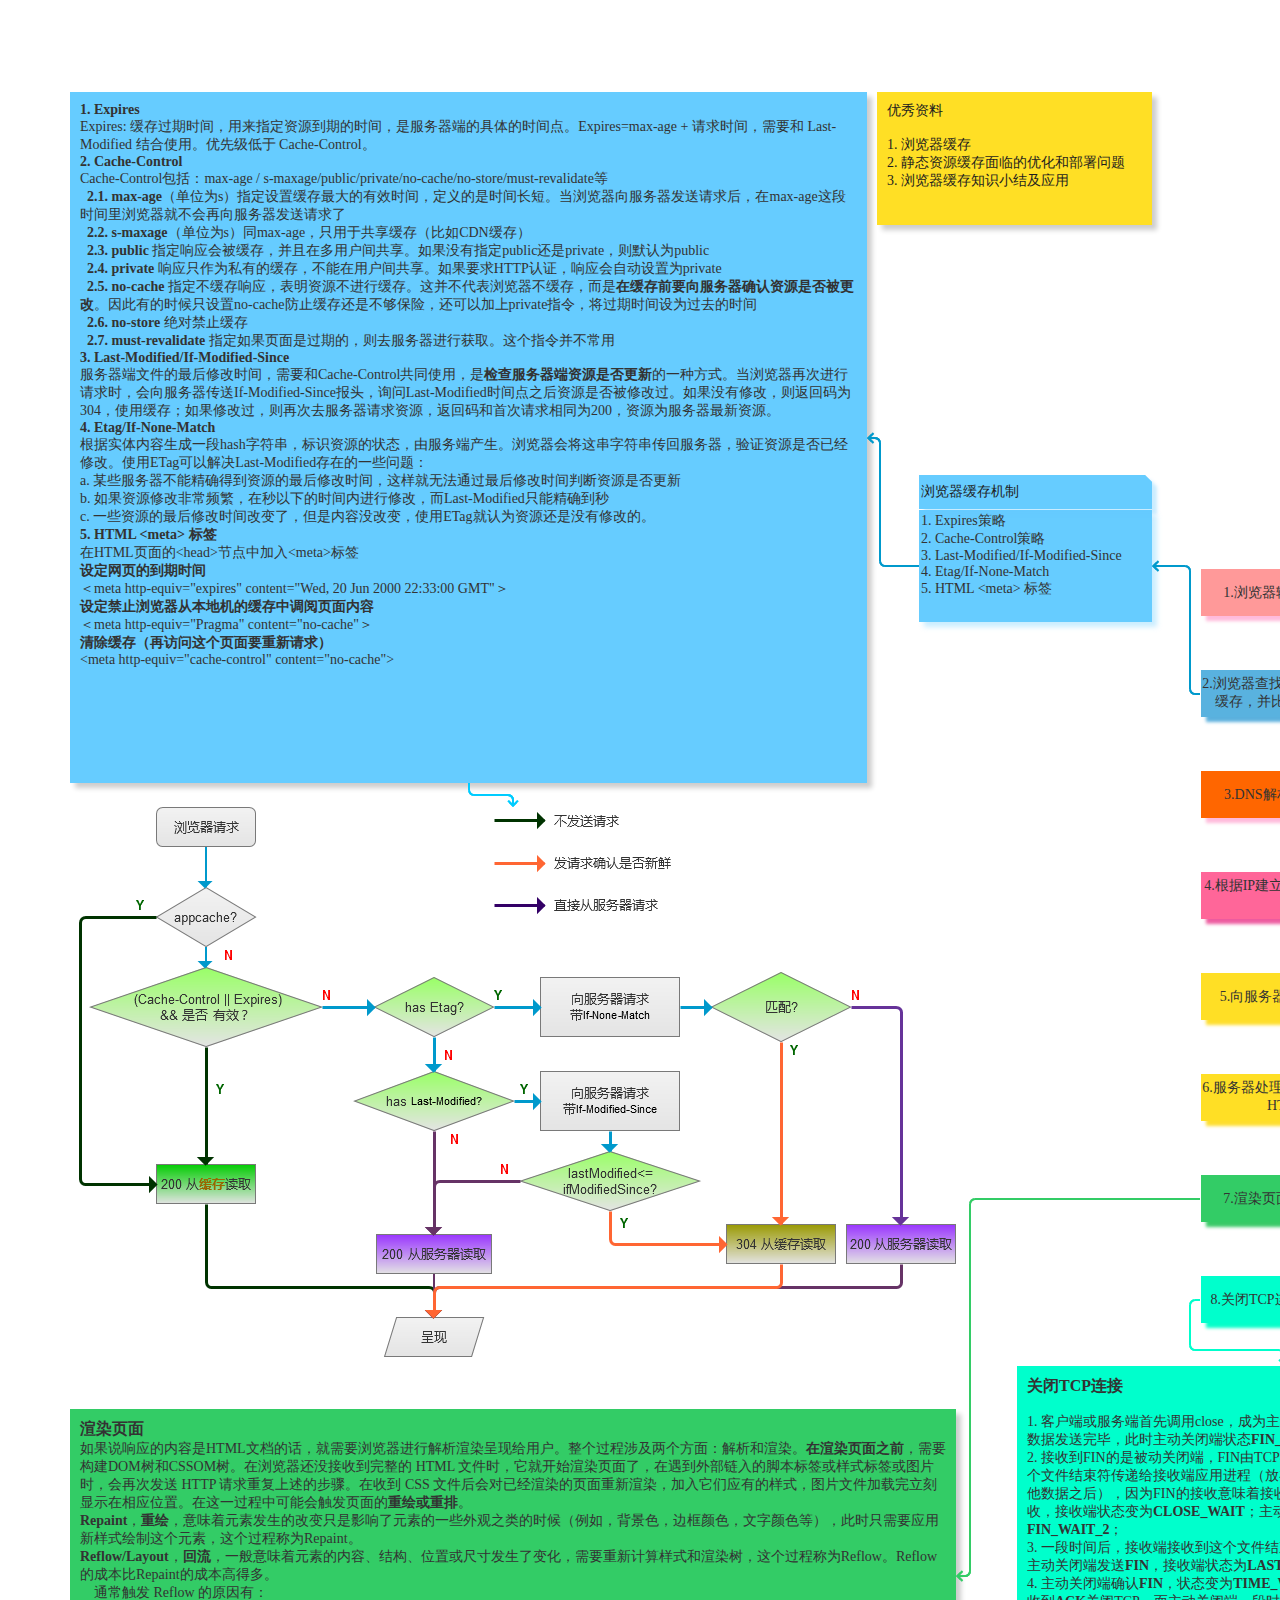
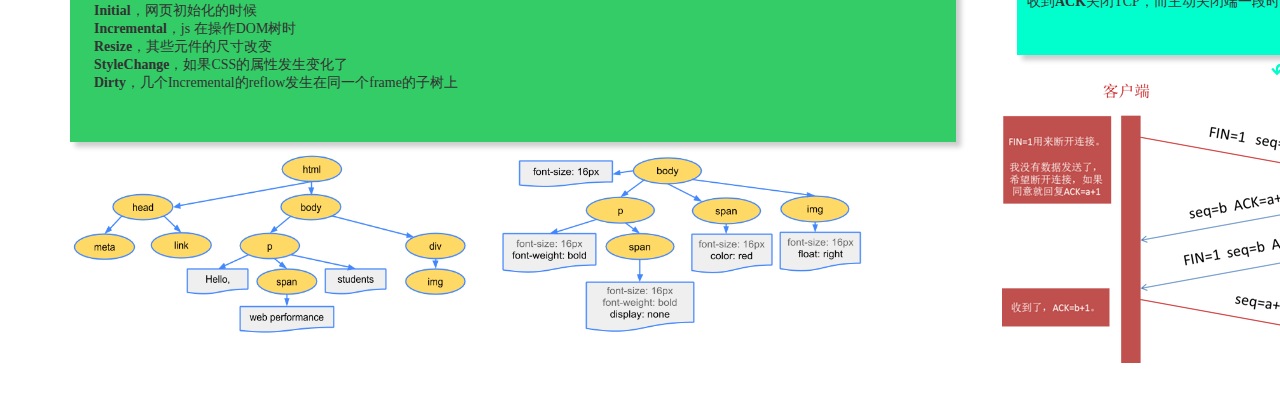
==== 浏览器完成一次网页请求经历的过程.html @ cae48142 "Add knowledge comb" ====
﻿<!DOCTYPE html>
<html>
  <head>
    <title>浏览器完成一次网页请求经历的过程</title>
    <meta http-equiv="X-UA-Compatible" content="IE=edge"/>
    <meta http-equiv="content-type" content="text/html; charset=utf-8"/>
    <meta name="apple-mobile-web-app-capable" content="yes"/>
    <link href="resources/css/jquery-ui-themes.css" type="text/css" rel="stylesheet"/>
    <link href="resources/css/axure_rp_page.css" type="text/css" rel="stylesheet"/>
    <link href="data/styles.css" type="text/css" rel="stylesheet"/>
    <link href="files/浏览器完成一次网页请求经历的过程/styles.css" type="text/css" rel="stylesheet"/>
    <script src="resources/scripts/jquery-1.7.1.min.js"></script>
    <script src="resources/scripts/jquery-ui-1.8.10.custom.min.js"></script>
    <script src="resources/scripts/prototypePre.js"></script>
    <script src="data/document.js"></script>
    <script src="resources/scripts/prototypePost.js"></script>
    <script src="files/浏览器完成一次网页请求经历的过程/data.js"></script>
    <script type="text/javascript">
      $axure.utils.getTransparentGifPath = function() { return 'resources/images/transparent.gif'; };
      $axure.utils.getOtherPath = function() { return 'resources/Other.html'; };
      $axure.utils.getReloadPath = function() { return 'resources/reload.html'; };
    </script>
  </head>
  <body>
    <div id="base" class="">

      <!-- 主树 (组合) -->
      <div id="u0" class="ax_default" data-label="主树" data-left="1200" data-top="568" data-width="197" data-height="756">

        <!-- 1 (矩形) -->
        <div id="u1" class="ax_default box_1" data-label="1">
          <img id="u1_img" class="img " src="images/浏览器完成一次网页请求经历的过程/1_u1.png"/>
          <div id="u1_text" class="text ">
            <p><span>1.浏览器输入URL并回车</span></p>
          </div>
        </div>

        <!-- 2 (矩形) -->
        <div id="u2" class="ax_default box_1" data-label="2">
          <img id="u2_img" class="img " src="images/浏览器完成一次网页请求经历的过程/2_u2.png"/>
          <div id="u2_text" class="text ">
            <p><span>2.浏览器查找当前URL是否存在缓存，并比较缓存是否过期</span></p>
          </div>
        </div>

        <!-- 3 (矩形) -->
        <div id="u3" class="ax_default box_1" data-label="3">
          <img id="u3_img" class="img " src="images/浏览器完成一次网页请求经历的过程/3_u3.png"/>
          <div id="u3_text" class="text ">
            <p><span>3.DNS解析URL对应的IP</span></p>
          </div>
        </div>

        <!-- 3 (矩形) -->
        <div id="u4" class="ax_default box_1" data-label="3">
          <img id="u4_img" class="img " src="images/浏览器完成一次网页请求经历的过程/3_u4.png"/>
          <div id="u4_text" class="text ">
            <p><span>4.根据IP建立TCP连接（三次握手）</span></p>
          </div>
        </div>

        <!-- 2 (矩形) -->
        <div id="u5" class="ax_default box_1" data-label="2">
          <img id="u5_img" class="img " src="images/浏览器完成一次网页请求经历的过程/2_u5.png"/>
          <div id="u5_text" class="text ">
            <p><span>5.向服务器发送HTTP请求</span></p>
          </div>
        </div>

        <!-- 3 (矩形) -->
        <div id="u6" class="ax_default box_1" data-label="3">
          <img id="u6_img" class="img " src="images/浏览器完成一次网页请求经历的过程/2_u5.png"/>
          <div id="u6_text" class="text ">
            <p><span>6.服务器处理请求，浏览器接收HTTP响应</span></p>
          </div>
        </div>

        <!-- 3 (矩形) -->
        <div id="u7" class="ax_default box_1" data-label="3">
          <img id="u7_img" class="img " src="images/浏览器完成一次网页请求经历的过程/3_u7.png"/>
          <div id="u7_text" class="text ">
            <p><span>7.渲染页面(构建DOM树)</span></p>
          </div>
        </div>

        <!-- 3 (矩形) -->
        <div id="u8" class="ax_default box_1" data-label="3">
          <img id="u8_img" class="img " src="images/浏览器完成一次网页请求经历的过程/3_u8.png"/>
          <div id="u8_text" class="text ">
            <p><span>8.关闭TCP连接（四次挥手）</span></p>
          </div>
        </div>

        <!-- Unnamed (连接符) -->
        <div id="u9" class="ax_default _连接符">
          <img id="u9_seg0" class="img " src="images/浏览器完成一次网页请求经历的过程/u9_seg0.png" alt="u9_seg0"/>
          <img id="u9_seg1" class="img " src="images/浏览器完成一次网页请求经历的过程/u9_seg1.png" alt="u9_seg1"/>
          <div id="u9_text" class="text " style="display:none; visibility: hidden">
            <p></p>
          </div>
        </div>

        <!-- Unnamed (连接符) -->
        <div id="u10" class="ax_default _连接符">
          <img id="u10_seg0" class="img " src="images/浏览器完成一次网页请求经历的过程/u9_seg0.png" alt="u10_seg0"/>
          <img id="u10_seg1" class="img " src="images/浏览器完成一次网页请求经历的过程/u9_seg1.png" alt="u10_seg1"/>
          <div id="u10_text" class="text " style="display:none; visibility: hidden">
            <p></p>
          </div>
        </div>

        <!-- Unnamed (连接符) -->
        <div id="u11" class="ax_default _连接符">
          <img id="u11_seg0" class="img " src="images/浏览器完成一次网页请求经历的过程/u9_seg0.png" alt="u11_seg0"/>
          <img id="u11_seg1" class="img " src="images/浏览器完成一次网页请求经历的过程/u9_seg1.png" alt="u11_seg1"/>
          <div id="u11_text" class="text " style="display:none; visibility: hidden">
            <p></p>
          </div>
        </div>

        <!-- Unnamed (连接符) -->
        <div id="u12" class="ax_default _连接符">
          <img id="u12_seg0" class="img " src="images/浏览器完成一次网页请求经历的过程/u9_seg0.png" alt="u12_seg0"/>
          <img id="u12_seg1" class="img " src="images/浏览器完成一次网页请求经历的过程/u9_seg1.png" alt="u12_seg1"/>
          <div id="u12_text" class="text " style="display:none; visibility: hidden">
            <p></p>
          </div>
        </div>

        <!-- Unnamed (连接符) -->
        <div id="u13" class="ax_default _连接符">
          <img id="u13_seg0" class="img " src="images/浏览器完成一次网页请求经历的过程/u9_seg0.png" alt="u13_seg0"/>
          <img id="u13_seg1" class="img " src="images/浏览器完成一次网页请求经历的过程/u9_seg1.png" alt="u13_seg1"/>
          <div id="u13_text" class="text " style="display:none; visibility: hidden">
            <p></p>
          </div>
        </div>

        <!-- Unnamed (连接符) -->
        <div id="u14" class="ax_default _连接符">
          <img id="u14_seg0" class="img " src="images/浏览器完成一次网页请求经历的过程/u9_seg0.png" alt="u14_seg0"/>
          <img id="u14_seg1" class="img " src="images/浏览器完成一次网页请求经历的过程/u9_seg1.png" alt="u14_seg1"/>
          <div id="u14_text" class="text " style="display:none; visibility: hidden">
            <p></p>
          </div>
        </div>

        <!-- Unnamed (连接符) -->
        <div id="u15" class="ax_default _连接符">
          <img id="u15_seg0" class="img " src="images/浏览器完成一次网页请求经历的过程/u9_seg0.png" alt="u15_seg0"/>
          <img id="u15_seg1" class="img " src="images/浏览器完成一次网页请求经历的过程/u9_seg1.png" alt="u15_seg1"/>
          <div id="u15_text" class="text " style="display:none; visibility: hidden">
            <p></p>
          </div>
        </div>
      </div>

      <!-- 浏览器缓存机制 (组合) -->
      <div id="u16" class="ax_default" data-label="浏览器缓存机制" data-left="919" data-top="475" data-width="233" data-height="147">

        <!-- Unnamed (矩形) -->
        <div id="u17" class="ax_default box_2">
          <div id="u17_div" class=""></div>
          <div id="u17_text" class="text ">
            <p><span>1. Expires策略</span></p><p><span>2. Cache-Control策略</span></p><p><span>3. Last-Modified/If-Modified-Since</span></p><p><span>4. Etag/If-None-Match</span></p><p><span>5. HTML &lt;meta&gt; 标签</span></p>
          </div>
        </div>

        <!-- Unnamed (文件) -->
        <div id="u18" class="ax_default box_2">
          <img id="u18_img" class="img " src="images/浏览器完成一次网页请求经历的过程/u18.png"/>
          <div id="u18_text" class="text ">
            <p><a id="u19" class="link"><span>浏览器缓存机制</span></a></p>
          </div>
        </div>
      </div>

      <!-- Unnamed (连接符) -->
      <div id="u20" class="ax_default _连接符">
        <img id="u20_seg0" class="img " src="images/浏览器完成一次网页请求经历的过程/u20_seg0.png" alt="u20_seg0"/>
        <img id="u20_seg1" class="img " src="images/浏览器完成一次网页请求经历的过程/u20_seg1.png" alt="u20_seg1"/>
        <img id="u20_seg2" class="img " src="images/浏览器完成一次网页请求经历的过程/u20_seg2.png" alt="u20_seg2"/>
        <img id="u20_seg3" class="img " src="images/浏览器完成一次网页请求经历的过程/u20_seg3.png" alt="u20_seg3"/>
        <div id="u20_text" class="text " style="display:none; visibility: hidden">
          <p></p>
        </div>
      </div>

      <!-- Unnamed (矩形) -->
      <div id="u21" class="ax_default sticky_1">
        <div id="u21_div" class=""></div>
        <div id="u21_text" class="text ">
          <p><span>优秀资料</span></p><p><span><br></span></p><p><a id="u22" class="link"><span>1. 浏览器缓存</span></a></p><p><a id="u23" class="link"><span>2. 静态资源缓存面临的优化和部署问题</span></a></p><p><a id="u24" class="link"><span>3. 浏览器缓存知识小结及应用</span></a></p>
        </div>
      </div>

      <!-- Unnamed (矩形) -->
      <div id="u25" class="ax_default sticky_2">
        <div id="u25_div" class=""></div>
        <div id="u25_text" class="text ">
          <p><span style="font-family:'思源黑体 CN Bold', '思源黑体 CN Regular', '思源黑体 CN';font-weight:700;">1. Expires</span></p><p><span style="font-family:'思源黑体 CN';font-weight:400;">Expires: 缓存过期时间，用来指定资源到期的时间，是服务器端的具体的时间点。Expires=max-age + 请求时间，需要和 Last-Modified 结合使用。优先级低于 Cache-Control。</span></p><p><span style="font-family:'思源黑体 CN Bold', '思源黑体 CN Regular', '思源黑体 CN';font-weight:700;">2. Cache-Control</span></p><p><span style="font-family:'思源黑体 CN';font-weight:400;">Cache-Control包括：max-age / s-maxage/public/private/no-cache/no-store/must-revalidate等</span></p><p><span style="font-family:'思源黑体 CN Bold', '思源黑体 CN Regular', '思源黑体 CN';font-weight:700;">&nbsp; 2.1.</span><span style="font-family:'思源黑体 CN';font-weight:400;"> </span><span style="font-family:'思源黑体 CN Bold', '思源黑体 CN Regular', '思源黑体 CN';font-weight:700;">max-age</span><span style="font-family:'思源黑体 CN';font-weight:400;">（单位为s）指定设置缓存最大的有效时间，定义的是时间长短。当浏览器向服务器发送请求后，在max-age这段时间里浏览器就不会再向服务器发送请求了</span></p><p><span style="font-family:'思源黑体 CN Bold', '思源黑体 CN Regular', '思源黑体 CN';font-weight:700;">&nbsp; 2.2. s-maxage</span><span style="font-family:'思源黑体 CN';font-weight:400;">（单位为s）同max-age，只用于共享缓存（比如CDN缓存）</span></p><p><span style="font-family:'思源黑体 CN Bold', '思源黑体 CN Regular', '思源黑体 CN';font-weight:700;">&nbsp; 2.3. public</span><span style="font-family:'思源黑体 CN';font-weight:400;"> 指定响应会被缓存，并且在多用户间共享。如果没有指定public还是private，则默认为public</span></p><p><span style="font-family:'思源黑体 CN Bold', '思源黑体 CN Regular', '思源黑体 CN';font-weight:700;">&nbsp; 2.4. private</span><span style="font-family:'思源黑体 CN';font-weight:400;"> 响应只作为私有的缓存，不能在用户间共享。如果要求HTTP认证，响应会自动设置为private</span></p><p><span style="font-family:'思源黑体 CN Bold', '思源黑体 CN Regular', '思源黑体 CN';font-weight:700;">&nbsp; 2.5. no-cache</span><span style="font-family:'思源黑体 CN';font-weight:400;"> 指定不缓存响应，表明资源不进行缓存。这并不代表浏览器不缓存，而是</span><span style="font-family:'思源黑体 CN Bold', '思源黑体 CN Regular', '思源黑体 CN';font-weight:700;">在缓存前要向服务器确认资源是否被更改</span><span style="font-family:'思源黑体 CN';font-weight:400;">。因此有的时候只设置no-cache防止缓存还是不够保险，还可以加上private指令，将过期时间设为过去的时间</span></p><p><span style="font-family:'思源黑体 CN';font-weight:400;">&nbsp; </span><span style="font-family:'思源黑体 CN Bold', '思源黑体 CN Regular', '思源黑体 CN';font-weight:700;">2.6. no-store</span><span style="font-family:'思源黑体 CN';font-weight:400;"> 绝对禁止缓存</span></p><p><span style="font-family:'思源黑体 CN Bold', '思源黑体 CN Regular', '思源黑体 CN';font-weight:700;">&nbsp; 2.7. must-revalidate</span><span style="font-family:'思源黑体 CN';font-weight:400;"> 指定如果页面是过期的，则去服务器进行获取。这个指令并不常用</span></p><p><span style="font-family:'思源黑体 CN Bold', '思源黑体 CN Regular', '思源黑体 CN';font-weight:700;">3. Last-Modified/If-Modified-Since</span></p><p><span style="font-family:'思源黑体 CN';font-weight:400;">服务器端文件的最后修改时间，需要和Cache-Control共同使用，是</span><span style="font-family:'思源黑体 CN Bold', '思源黑体 CN Regular', '思源黑体 CN';font-weight:700;">检查服务器端资源是否更新</span><span style="font-family:'思源黑体 CN';font-weight:400;">的一种方式。当浏览器再次进行请求时，会向服务器传送If-Modified-Since报头，询问Last-Modified时间点之后资源是否被修改过。如果没有修改，则返回码为304，使用缓存；如果修改过，则再次去服务器请求资源，返回码和首次请求相同为200，资源为服务器最新资源。</span></p><p><span style="font-family:'思源黑体 CN Bold', '思源黑体 CN Regular', '思源黑体 CN';font-weight:700;">4. Etag/If-None-Match</span></p><p><span style="font-family:'思源黑体 CN';font-weight:400;">根据实体内容生成一段hash字符串，标识资源的状态，由服务端产生。浏览器会将这串字符串传回服务器，验证资源是否已经修改。使用ETag可以解决Last-Modified存在的一些问题：</span></p><p><span style="font-family:'思源黑体 CN';font-weight:400;">a. 某些服务器不能精确得到资源的最后修改时间，这样就无法通过最后修改时间判断资源是否更新 </span></p><p><span style="font-family:'思源黑体 CN';font-weight:400;">b. 如果资源修改非常频繁，在秒以下的时间内进行修改，而Last-Modified只能精确到秒 </span></p><p><span style="font-family:'思源黑体 CN';font-weight:400;">c. 一些资源的最后修改时间改变了，但是内容没改变，使用ETag就认为资源还是没有修改的。</span></p><p><span style="font-family:'思源黑体 CN Bold', '思源黑体 CN Regular', '思源黑体 CN';font-weight:700;">5. HTML &lt;meta&gt; 标签</span></p><p><span style="font-family:'思源黑体 CN';font-weight:400;">在HTML页面的&lt;head&gt;节点中加入&lt;meta&gt;标签</span></p><p><span style="font-family:'思源黑体 CN Bold', '思源黑体 CN Regular', '思源黑体 CN';font-weight:700;">设定网页的到期时间</span></p><p><span style="font-family:'思源黑体 CN';font-weight:400;">＜meta http-equiv=&quot;expires&quot; content=&quot;Wed, 20 Jun 2000 22:33:00 GMT&quot;＞&nbsp; </span></p><p><span style="font-family:'思源黑体 CN Bold', '思源黑体 CN Regular', '思源黑体 CN';font-weight:700;">设定禁止浏览器从本地机的缓存中调阅页面内容</span></p><p><span style="font-family:'思源黑体 CN';font-weight:400;">＜meta http-equiv=&quot;Pragma&quot; content=&quot;no-cache&quot;＞&nbsp; </span></p><p><span style="font-family:'思源黑体 CN Bold', '思源黑体 CN Regular', '思源黑体 CN';font-weight:700;">清除缓存（再访问这个页面要重新请求）</span></p><p><span style="font-family:'思源黑体 CN';font-weight:400;">&lt;meta http-equiv=&quot;cache-control&quot; content=&quot;no-cache&quot;&gt;&nbsp; </span></p>
        </div>
      </div>

      <!-- Unnamed (连接符) -->
      <div id="u26" class="ax_default _连接符">
        <img id="u26_seg0" class="img " src="images/浏览器完成一次网页请求经历的过程/u26_seg0.png" alt="u26_seg0"/>
        <img id="u26_seg1" class="img " src="images/浏览器完成一次网页请求经历的过程/u20_seg1.png" alt="u26_seg1"/>
        <img id="u26_seg2" class="img " src="images/浏览器完成一次网页请求经历的过程/u26_seg2.png" alt="u26_seg2"/>
        <img id="u26_seg3" class="img " src="images/浏览器完成一次网页请求经历的过程/u26_seg3.png" alt="u26_seg3"/>
        <div id="u26_text" class="text " style="display:none; visibility: hidden">
          <p></p>
        </div>
      </div>

      <!-- Unnamed (矩形) -->
      <div id="u27" class="ax_default sticky_2">
        <div id="u27_div" class=""></div>
        <div id="u27_text" class="text ">
          <p style="font-size:16px;"><span style="font-family:'思源黑体 CN Bold', '思源黑体 CN Regular', '思源黑体 CN';font-weight:700;">DNS域名解析过程</span></p><p style="font-size:14px;"><span style="font-family:'思源黑体 CN';font-weight:400;">1. 浏览器检查自身缓存中是否存在被解析过的此域名对应的ip地址，如果有，解析结束。域名被缓存的时间可通过 TTL 属性来设置。</span></p><p style="font-size:14px;"><span style="font-family:'思源黑体 CN';font-weight:400;">2. 如果浏览器缓存未命中，浏览器会查找操作系统中是否有这个域名对应的DNS解析结果。Windows中C:/windows/system32/drivers/etc/hosts文件设置，linux中/etc/hosts文件中设置。当解析到这个配置文件中的某个域名时，操作系统会在缓存中缓存这个解析结果（这就是为何修改host文件后不立即生效的原因）。</span></p><p style="font-size:14px;"><span style="font-family:'思源黑体 CN';font-weight:400;">3. 当前面两步都未命中时，操作系统会把这个域名发送给设置的DNS服务器（简称 </span><span style="font-family:'思源黑体 CN Bold', '思源黑体 CN Regular', '思源黑体 CN';font-weight:700;">LDNS</span><span style="font-family:'思源黑体 CN';font-weight:400;">）-local缩写，一般是本地区的域名服务器也可以是自己设置的域名服务器地址，如果命中，那解析就此结束并返回IP并标记为</span><span style="font-family:'思源黑体 CN Bold', '思源黑体 CN Regular', '思源黑体 CN';font-weight:700;">非权威服务器的应答</span><span style="font-family:'思源黑体 CN';font-weight:400;">（windows中能用ipconfig查看DNS服务器地址，linux中cat /etc/resolv.conf查看DNS Server）。</span></p><p style="font-size:14px;"><span style="font-family:'思源黑体 CN';font-weight:400;">4. 如果LDNS没有命中，LDNS就会向</span><span style="font-family:'思源黑体 CN Bold', '思源黑体 CN Regular', '思源黑体 CN';font-weight:700;">Root Server域名服务器</span><span style="font-family:'思源黑体 CN';font-weight:400;">请求解析。LDNS会从配置文件里面读取13个根域名服务器的地址（这些地址是不变的，直接在BIND的配置文件中），然后向其中一台发起请求。</span></p><p style="font-size:14px;"><span style="font-family:'思源黑体 CN';font-weight:400;">5. 根域名服务器返回给LDNS一个所查询域的主域名服务器（</span><span style="font-family:'思源黑体 CN Bold', '思源黑体 CN Regular', '思源黑体 CN';font-weight:700;">gTLD Server</span><span style="font-family:'思源黑体 CN';font-weight:400;">，国际顶尖域名服务器，如.com .cn .org等）地址。</span></p><p style="font-size:14px;"><span style="font-family:'思源黑体 CN';font-weight:400;">6. LDNS再向上一步返回的其中一台gTLD服务器发送请求。</span></p><p style="font-size:14px;"><span style="font-family:'思源黑体 CN';font-weight:400;">7. 接受请求的gTLD查找并返回这个域名对应的</span><span style="font-family:'思源黑体 CN Bold', '思源黑体 CN Regular', '思源黑体 CN';font-weight:700;">Name Server(NS)</span><span style="font-family:'思源黑体 CN';font-weight:400;">的地址，这个Name Server一般是网站注册的域名服务器。Name Server根据映射关系表找到目标ip，返回给LDNS。</span></p><p style="font-size:14px;"><span style="font-family:'思源黑体 CN';font-weight:400;">8. LDNS接受返回的</span><span style="font-family:'思源黑体 CN Bold', '思源黑体 CN Regular', '思源黑体 CN';font-weight:700;">IP和TTL值</span><span style="font-family:'思源黑体 CN';font-weight:400;">。</span></p><p style="font-size:14px;"><span style="font-family:'思源黑体 CN';font-weight:400;">9. LDNS会缓存这个域名和IP的对应关系，缓存时间由TTL控制。</span></p><p style="font-size:14px;"><span style="font-family:'思源黑体 CN';font-weight:400;">10. LDNS把解析的结果返回给用户，用户根据TLL值缓存在本地系统缓存中，域名解析结束。</span></p><p style="font-size:14px;"><span style="font-family:'思源黑体 CN';font-weight:400;"><br></span></p>
        </div>
      </div>

      <!-- Unnamed (连接符) -->
      <div id="u28" class="ax_default _连接符">
        <img id="u28_seg0" class="img " src="images/浏览器完成一次网页请求经历的过程/u28_seg0.png" alt="u28_seg0"/>
        <img id="u28_seg1" class="img " src="images/浏览器完成一次网页请求经历的过程/u28_seg1.png" alt="u28_seg1"/>
        <img id="u28_seg2" class="img " src="images/浏览器完成一次网页请求经历的过程/u28_seg2.png" alt="u28_seg2"/>
        <img id="u28_seg3" class="img " src="images/浏览器完成一次网页请求经历的过程/u28_seg3.png" alt="u28_seg3"/>
        <div id="u28_text" class="text " style="display:none; visibility: hidden">
          <p></p>
        </div>
      </div>

      <!-- Unnamed (图像) -->
      <div id="u29" class="ax_default image">
        <img id="u29_img" class="img " src="images/浏览器完成一次网页请求经历的过程/u29.png"/>
      </div>

      <!-- Unnamed (图像) -->
      <div id="u30" class="ax_default image">
        <img id="u30_img" class="img " src="images/浏览器完成一次网页请求经历的过程/u30.png"/>
      </div>

      <!-- Unnamed (矩形) -->
      <div id="u31" class="ax_default sticky_2">
        <div id="u31_div" class=""></div>
        <div id="u31_text" class="text ">
          <p style="font-size:16px;"><span style="font-family:'思源黑体 CN Bold', '思源黑体 CN Regular', '思源黑体 CN';font-weight:700;">TCP连接</span></p><p style="font-size:14px;"><span style="font-family:'思源黑体 CN';font-weight:400;">在通过第一步的DNS域名解析后，获取到了服务器的IP地址，在获取到IP地址后，便会开始建立一次连接，这是由TCP协议完成的，主要通过三次握手进行连接。</span></p><p style="font-size:14px;"><span style="font-family:'思源黑体 CN';font-weight:400;"><br></span></p><p style="font-size:14px;"><span style="font-family:'思源黑体 CN';font-weight:400;">1. 服务端通过socket，bind和listen准备好接受外来的连接，此时服务端状态为Listen</span></p><p style="font-size:14px;"><span style="font-family:'思源黑体 CN';font-weight:400;">2. 第一次握手： 客户端通过调用connect来发起主动连接，发送SYN包（SYN=j）到服务器，并进入</span><span style="font-family:'思源黑体 CN Bold', '思源黑体 CN Regular', '思源黑体 CN';font-weight:700;">SYN_SENT</span><span style="font-family:'思源黑体 CN';font-weight:400;">状态，等待服务器确认； </span></p><p style="font-size:14px;"><span style="font-family:'思源黑体 CN';font-weight:400;">3. 第二次握手： 服务器收到SYN包，必须确认客户的SYN（ACK=j+1），同时自己也发送一个SYN包（SYN=k），即SYN+ACK包，此时服务器进入</span><span style="font-family:'思源黑体 CN Bold', '思源黑体 CN Regular', '思源黑体 CN';font-weight:700;">SYN_RECV</span><span style="font-family:'思源黑体 CN';font-weight:400;">状态；</span></p><p style="font-size:14px;"><span style="font-family:'思源黑体 CN';font-weight:400;">4. 第三次握手： 客户端收到服务器的SYN+ACK包，向服务器发送确认包ACK(ACK=k+1），此包发送完毕，客户端和服务器进入</span><span style="font-family:'思源黑体 CN Bold', '思源黑体 CN Regular', '思源黑体 CN';font-weight:700;color:#1E1E1E;">ESTABLISHED</span><span style="font-family:'思源黑体 CN';font-weight:400;">（TCP连接成功）状态，完成三次握手。</span></p>
        </div>
      </div>

      <!-- Unnamed (连接符) -->
      <div id="u32" class="ax_default _连接符">
        <img id="u32_seg0" class="img " src="images/浏览器完成一次网页请求经历的过程/u32_seg0.png" alt="u32_seg0"/>
        <img id="u32_seg1" class="img " src="images/浏览器完成一次网页请求经历的过程/u32_seg1.png" alt="u32_seg1"/>
        <img id="u32_seg2" class="img " src="images/浏览器完成一次网页请求经历的过程/u32_seg2.png" alt="u32_seg2"/>
        <img id="u32_seg3" class="img " src="images/浏览器完成一次网页请求经历的过程/u32_seg3.png" alt="u32_seg3"/>
        <img id="u32_seg4" class="img " src="images/浏览器完成一次网页请求经历的过程/u32_seg4.png" alt="u32_seg4"/>
        <div id="u32_text" class="text " style="display:none; visibility: hidden">
          <p></p>
        </div>
      </div>

      <!-- Unnamed (连接符) -->
      <div id="u33" class="ax_default _连接符">
        <img id="u33_seg0" class="img " src="images/浏览器完成一次网页请求经历的过程/u33_seg0.png" alt="u33_seg0"/>
        <img id="u33_seg1" class="img " src="images/浏览器完成一次网页请求经历的过程/u33_seg1.png" alt="u33_seg1"/>
        <img id="u33_seg2" class="img " src="images/浏览器完成一次网页请求经历的过程/u33_seg2.png" alt="u33_seg2"/>
        <img id="u33_seg3" class="img " src="images/浏览器完成一次网页请求经历的过程/u33_seg3.png" alt="u33_seg3"/>
        <div id="u33_text" class="text " style="display:none; visibility: hidden">
          <p></p>
        </div>
      </div>

      <!-- Unnamed (矩形) -->
      <div id="u34" class="ax_default sticky_2">
        <div id="u34_div" class=""></div>
        <div id="u34_text" class="text ">
          <p style="font-size:16px;"><span style="font-family:'思源黑体 CN Bold', '思源黑体 CN Regular', '思源黑体 CN';font-weight:700;color:#1E1E1E;">HTTP请求与响应</span></p><p style="font-size:14px;"><span style="font-family:'思源黑体 CN';font-weight:400;">HTTP请求报文由请求行</span><span style="font-family:'思源黑体 CN Bold', '思源黑体 CN Regular', '思源黑体 CN';font-weight:700;">（request line）、请求头部（header）、空行和请求数据</span><span style="font-family:'思源黑体 CN';font-weight:400;">4个部分组成</span></p><p style="font-size:14px;"><span style="font-family:'思源黑体 CN';font-weight:400;">HTTP响应报文也由四个部分组成，分别是：</span><span style="font-family:'思源黑体 CN Bold', '思源黑体 CN Regular', '思源黑体 CN';font-weight:700;">状态行、响应头、空格、响应数据</span></p>
        </div>
      </div>

      <!-- Unnamed (连接符) -->
      <div id="u35" class="ax_default _连接符">
        <img id="u35_seg0" class="img " src="images/浏览器完成一次网页请求经历的过程/u35_seg0.png" alt="u35_seg0"/>
        <img id="u35_seg1" class="img " src="images/浏览器完成一次网页请求经历的过程/u35_seg1.png" alt="u35_seg1"/>
        <img id="u35_seg2" class="img " src="images/浏览器完成一次网页请求经历的过程/u35_seg2.png" alt="u35_seg2"/>
        <img id="u35_seg3" class="img " src="images/浏览器完成一次网页请求经历的过程/u35_seg3.png" alt="u35_seg3"/>
        <div id="u35_text" class="text " style="display:none; visibility: hidden">
          <p></p>
        </div>
      </div>

      <!-- Unnamed (连接符) -->
      <div id="u36" class="ax_default _连接符">
        <img id="u36_seg0" class="img " src="images/浏览器完成一次网页请求经历的过程/u35_seg0.png" alt="u36_seg0"/>
        <img id="u36_seg1" class="img " src="images/浏览器完成一次网页请求经历的过程/u36_seg1.png" alt="u36_seg1"/>
        <img id="u36_seg2" class="img " src="images/浏览器完成一次网页请求经历的过程/u35_seg2.png" alt="u36_seg2"/>
        <img id="u36_seg3" class="img " src="images/浏览器完成一次网页请求经历的过程/u35_seg3.png" alt="u36_seg3"/>
        <div id="u36_text" class="text " style="display:none; visibility: hidden">
          <p></p>
        </div>
      </div>

      <!-- Unnamed (矩形) -->
      <div id="u37" class="ax_default sticky_1">
        <div id="u37_div" class=""></div>
        <div id="u37_text" class="text ">
          <p style="font-size:16px;"><span style="font-family:'思源黑体 CN Bold', '思源黑体 CN Regular', '思源黑体 CN';font-weight:700;">HTTP 请求方法：</span></p><p style="font-size:14px;"><span style="font-family:'思源黑体 CN Bold', '思源黑体 CN Regular', '思源黑体 CN';font-weight:700;">GET</span><span style="font-family:'思源黑体 CN';font-weight:400;">: 请求读取由URL所标识的信息</span></p><p style="font-size:14px;"><span style="font-family:'思源黑体 CN Bold', '思源黑体 CN Regular', '思源黑体 CN';font-weight:700;">POST</span><span style="font-family:'思源黑体 CN';font-weight:400;">: 给服务器发送数据</span></p><p style="font-size:14px;"><span style="font-family:'思源黑体 CN Bold', '思源黑体 CN Regular', '思源黑体 CN';font-weight:700;">HEAD</span><span style="font-family:'思源黑体 CN';font-weight:400;">: 请求读取由URL所有标识的信息的首部</span></p><p style="font-size:14px;"><span style="font-family:'思源黑体 CN Bold', '思源黑体 CN Regular', '思源黑体 CN';font-weight:700;">PUT</span><span style="font-family:'思源黑体 CN';font-weight:400;">: 在指明的URL下存储一个文档</span></p><p style="font-size:14px;"><span style="font-family:'思源黑体 CN Bold', '思源黑体 CN Regular', '思源黑体 CN';font-weight:700;">OPTION</span><span style="font-family:'思源黑体 CN';font-weight:400;">: 请求一些选项的信息</span></p><p style="font-size:14px;"><span style="font-family:'思源黑体 CN Bold', '思源黑体 CN Regular', '思源黑体 CN';font-weight:700;">DELETE</span><span style="font-family:'思源黑体 CN';font-weight:400;">: 删除指明的URL所标识的资源</span></p><p style="font-size:14px;"><span style="font-family:'思源黑体 CN Bold', '思源黑体 CN Regular', '思源黑体 CN';font-weight:700;">TRACE</span><span style="font-family:'思源黑体 CN';font-weight:400;">: 用来进行环回测试的请求报文</span></p><p style="font-size:14px;"><span style="font-family:'思源黑体 CN Bold', '思源黑体 CN Regular', '思源黑体 CN';font-weight:700;">CONNECT</span><span style="font-family:'思源黑体 CN';font-weight:400;">: 用于代理服务器</span></p>
        </div>
      </div>

      <!-- Unnamed (图像) -->
      <div id="u38" class="ax_default image">
        <img id="u38_img" class="img " src="images/浏览器完成一次网页请求经历的过程/u38.jpg"/>
      </div>

      <!-- Unnamed (图像) -->
      <div id="u39" class="ax_default image">
        <img id="u39_img" class="img " src="images/浏览器完成一次网页请求经历的过程/u39.jpg"/>
      </div>

      <!-- Unnamed (矩形) -->
      <div id="u40" class="ax_default sticky_3">
        <div id="u40_div" class=""></div>
        <div id="u40_text" class="text ">
          <p style="font-size:16px;"><span style="font-family:'思源黑体 CN Bold', '思源黑体 CN Regular', '思源黑体 CN';font-weight:700;">典型的常用请求头：</span></p><p style="font-size:14px;"><span style="font-family:'思源黑体 CN Bold', '思源黑体 CN Regular', '思源黑体 CN';font-weight:700;">User-Agent</span><span style="font-family:'思源黑体 CN';font-weight:400;">：产生请求的客户端类型。</span></p><p style="font-size:14px;"><span style="font-family:'思源黑体 CN Bold', '思源黑体 CN Regular', '思源黑体 CN';font-weight:700;">Accept</span><span style="font-family:'思源黑体 CN';font-weight:400;">：客户端可识别的内容类型列表。</span></p><p style="font-size:14px;"><span style="font-family:'思源黑体 CN Bold', '思源黑体 CN Regular', '思源黑体 CN';font-weight:700;">Host</span><span style="font-family:'思源黑体 CN';font-weight:400;">：请求的主机名，允许多个域名同处一个IP地址</span></p><p style="font-size:14px;"><span style="font-family:'思源黑体 CN Bold', '思源黑体 CN Regular', '思源黑体 CN';font-weight:700;">Accept-Encoding</span><span style="font-family:'思源黑体 CN';font-weight:400;">： 客户端使用的编码环境和编码方式</span></p><p style="font-size:14px;"><span style="font-family:'思源黑体 CN Bold', '思源黑体 CN Regular', '思源黑体 CN';font-weight:700;">Accept-Language</span><span style="font-family:'思源黑体 CN';font-weight:400;">： 客户端语言环境</span></p><p style="font-size:14px;"><span style="font-family:'思源黑体 CN Bold', '思源黑体 CN Regular', '思源黑体 CN';font-weight:700;">Authorization</span><span style="font-family:'思源黑体 CN';font-weight:400;">：授权信息，一般用于存放授权之后的信息</span></p><p style="font-size:14px;"><span style="font-family:'思源黑体 CN Bold', '思源黑体 CN Regular', '思源黑体 CN';font-weight:700;">Connection</span><span style="font-family:'思源黑体 CN';font-weight:400;">：表示是否需要持久连接</span></p><p style="font-size:14px;"><span style="font-family:'思源黑体 CN Bold', '思源黑体 CN Regular', '思源黑体 CN';font-weight:700;">Content-Length</span><span style="font-family:'思源黑体 CN';font-weight:400;">：表示请求数据正文的长度</span></p><p style="font-size:14px;"><span style="font-family:'思源黑体 CN Bold', '思源黑体 CN Regular', '思源黑体 CN';font-weight:700;">Cookie</span><span style="font-family:'思源黑体 CN';font-weight:400;">：存储保持会话的重要信息</span></p><p style="font-size:14px;"><span style="font-family:'思源黑体 CN Bold', '思源黑体 CN Regular', '思源黑体 CN';font-weight:700;">Referer</span><span style="font-family:'思源黑体 CN';font-weight:400;">：表示该次请求的来源，一般用于做防盗链</span></p>
        </div>
      </div>

      <!-- Unnamed (矩形) -->
      <div id="u41" class="ax_default sticky_3">
        <div id="u41_div" class=""></div>
        <div id="u41_text" class="text ">
          <p style="font-size:16px;"><span style="font-family:'思源黑体 CN Bold', '思源黑体 CN Regular', '思源黑体 CN';font-weight:700;">状态码主要包括：</span></p><p style="font-size:14px;"><span style="font-family:'思源黑体 CN Bold', '思源黑体 CN Regular', '思源黑体 CN';font-weight:700;">1xx</span><span style="font-family:'思源黑体 CN';font-weight:400;">：指示信息–表示请求已接收，继续处理。</span></p><p style="font-size:14px;"><span style="font-family:'思源黑体 CN Bold', '思源黑体 CN Regular', '思源黑体 CN';font-weight:700;">2xx</span><span style="font-family:'思源黑体 CN';font-weight:400;">：成功–表示请求已被成功接收、理解、接受。</span></p><p style="font-size:14px;"><span style="font-family:'思源黑体 CN Bold', '思源黑体 CN Regular', '思源黑体 CN';font-weight:700;">3xx</span><span style="font-family:'思源黑体 CN';font-weight:400;">：重定向–要完成请求必须进行更进一步的操作。</span></p><p style="font-size:14px;"><span style="font-family:'思源黑体 CN Bold', '思源黑体 CN Regular', '思源黑体 CN';font-weight:700;">4xx</span><span style="font-family:'思源黑体 CN';font-weight:400;">：客户端错误–请求有语法错误或请求无法实现。</span></p><p style="font-size:14px;"><span style="font-family:'思源黑体 CN Bold', '思源黑体 CN Regular', '思源黑体 CN';font-weight:700;">5xx</span><span style="font-family:'思源黑体 CN';font-weight:400;">：服务器端错误–服务器未能实现合法的请求。</span></p>
        </div>
      </div>

      <!-- Unnamed (矩形) -->
      <div id="u42" class="ax_default sticky_1">
        <div id="u42_div" class=""></div>
        <div id="u42_text" class="text ">
          <p style="font-size:16px;"><span style="font-family:'思源黑体 CN Bold', '思源黑体 CN Regular', '思源黑体 CN';font-weight:700;">常见HTTP状态码：</span></p><p style="font-size:14px;"><span style="font-family:'思源黑体 CN Bold', '思源黑体 CN Regular', '思源黑体 CN';font-weight:700;">200 OK</span><span style="font-family:'思源黑体 CN';font-weight:400;"> 表示请求被服务器正常处理 </span></p><p style="font-size:14px;"><span style="font-family:'思源黑体 CN Bold', '思源黑体 CN Regular', '思源黑体 CN';font-weight:700;">204 No Content</span><span style="font-family:'思源黑体 CN';font-weight:400;"> 表示请求已成功处理，但是没有内容返回</span></p><p style="font-size:14px;"><span style="font-family:'思源黑体 CN Bold', '思源黑体 CN Regular', '思源黑体 CN';font-weight:700;">206 Partial Content</span><span style="font-family:'思源黑体 CN';font-weight:400;"> 表示服务器已经完成了部分</span><span style="font-family:'思源黑体 CN Bold', '思源黑体 CN Regular', '思源黑体 CN';font-weight:700;">GET</span><span style="font-family:'思源黑体 CN';font-weight:400;">请求</span></p><p style="font-size:14px;"><span style="font-family:'思源黑体 CN Bold', '思源黑体 CN Regular', '思源黑体 CN';font-weight:700;">301 Moved Permanently </span><span style="font-family:'思源黑体 CN';font-weight:400;">永久重定向，表示请求的资源已经永久的搬到了其他位置</span><span style="font-family:'思源黑体 CN Bold', '思源黑体 CN Regular', '思源黑体 CN';font-weight:700;"> </span></p><p style="font-size:14px;"><span style="font-family:'思源黑体 CN Bold', '思源黑体 CN Regular', '思源黑体 CN';font-weight:700;">302 Moved Temporarily </span><span style="font-family:'思源黑体 CN';font-weight:400;">临时重定向，表示请求的资源临时搬到了其他位置</span></p><p style="font-size:14px;"><span style="font-family:'思源黑体 CN Bold', '思源黑体 CN Regular', '思源黑体 CN';font-weight:700;">303 See Other</span><span style="font-family:'思源黑体 CN';font-weight:400;"> 表示请求资源存在另一个URI，应使用GET定向获取请求资源 </span></p><p style="font-size:14px;"><span style="font-family:'思源黑体 CN Bold', '思源黑体 CN Regular', '思源黑体 CN';font-weight:700;">304 Not Modified </span><span style="font-family:'思源黑体 CN';font-weight:400;">表示请求的资源自上次请求起未修改</span></p><p style="font-size:14px;"><span style="font-family:'思源黑体 CN Bold', '思源黑体 CN Regular', '思源黑体 CN';font-weight:700;">400 Bad Request </span><span style="font-family:'思源黑体 CN';font-weight:400;">表示请求报文存在语法错误或参数错误，服务器不理解</span><span style="font-family:'思源黑体 CN Bold', '思源黑体 CN Regular', '思源黑体 CN';font-weight:700;"> </span></p><p style="font-size:14px;"><span style="font-family:'思源黑体 CN Bold', '思源黑体 CN Regular', '思源黑体 CN';font-weight:700;">401 Unauthorized </span><span style="font-family:'思源黑体 CN';font-weight:400;">表示发送的请求需要有HTTP认证信息或者是认证失败</span></p><p style="font-size:14px;"><span style="font-family:'思源黑体 CN Bold', '思源黑体 CN Regular', '思源黑体 CN';font-weight:700;">403 Forbidden </span><span style="font-family:'思源黑体 CN';font-weight:400;">表示对请求资源的访问被服务器拒绝</span></p><p style="font-size:14px;"><span style="font-family:'思源黑体 CN Bold', '思源黑体 CN Regular', '思源黑体 CN';font-weight:700;">404 Not Found </span><span style="font-family:'思源黑体 CN';font-weight:400;">表示服务器找不到请求的资源</span><span style="font-family:'思源黑体 CN Bold', '思源黑体 CN Regular', '思源黑体 CN';font-weight:700;"> </span></p><p style="font-size:14px;"><span style="font-family:'思源黑体 CN Bold', '思源黑体 CN Regular', '思源黑体 CN';font-weight:700;">500 Internal Server </span><span style="font-family:'思源黑体 CN';font-weight:400;">Error 表示服务器执行请求的时候出错</span></p><p style="font-size:14px;"><span style="font-family:'思源黑体 CN Bold', '思源黑体 CN Regular', '思源黑体 CN';font-weight:700;">502 Bad Gateway </span><span style="font-family:'思源黑体 CN';font-weight:400;">只有HTTP代理会发送这个响应代码。它表明代理方面出现问题，或者代理与上行服务器之间出现问题，而不是上行服务器本身有问题</span></p><p style="font-size:13px;"><span style="font-family:'思源黑体 CN Bold', '思源黑体 CN Regular', '思源黑体 CN';font-weight:700;font-size:14px;">503 Server Unavailable </span><span style="font-family:'思源黑体 CN';font-weight:400;font-size:14px;">表示服务器超负载或正停机维护，无法处理请求</span><span style="font-family:'Arial Negreta', 'Arial Normal', 'Arial';font-weight:700;"> </span></p>
        </div>
      </div>

      <!-- Unnamed (连接符) -->
      <div id="u43" class="ax_default _连接符">
        <img id="u43_seg0" class="img " src="images/浏览器完成一次网页请求经历的过程/u43_seg0.png" alt="u43_seg0"/>
        <img id="u43_seg1" class="img " src="images/浏览器完成一次网页请求经历的过程/u43_seg1.png" alt="u43_seg1"/>
        <img id="u43_seg2" class="img " src="images/浏览器完成一次网页请求经历的过程/u43_seg2.png" alt="u43_seg2"/>
        <img id="u43_seg3" class="img " src="images/浏览器完成一次网页请求经历的过程/u43_seg3.png" alt="u43_seg3"/>
        <div id="u43_text" class="text " style="display:none; visibility: hidden">
          <p></p>
        </div>
      </div>

      <!-- Unnamed (连接符) -->
      <div id="u44" class="ax_default _连接符">
        <img id="u44_seg0" class="img " src="images/浏览器完成一次网页请求经历的过程/u44_seg0.png" alt="u44_seg0"/>
        <img id="u44_seg1" class="img " src="images/浏览器完成一次网页请求经历的过程/u44_seg1.png" alt="u44_seg1"/>
        <img id="u44_seg2" class="img " src="images/浏览器完成一次网页请求经历的过程/u44_seg2.png" alt="u44_seg2"/>
        <img id="u44_seg3" class="img " src="images/浏览器完成一次网页请求经历的过程/u44_seg3.png" alt="u44_seg3"/>
        <div id="u44_text" class="text " style="display:none; visibility: hidden">
          <p></p>
        </div>
      </div>

      <!-- Unnamed (连接符) -->
      <div id="u45" class="ax_default _连接符">
        <img id="u45_seg0" class="img " src="images/浏览器完成一次网页请求经历的过程/u45_seg0.png" alt="u45_seg0"/>
        <img id="u45_seg1" class="img " src="images/浏览器完成一次网页请求经历的过程/u45_seg1.png" alt="u45_seg1"/>
        <img id="u45_seg2" class="img " src="images/浏览器完成一次网页请求经历的过程/u45_seg2.png" alt="u45_seg2"/>
        <img id="u45_seg3" class="img " src="images/浏览器完成一次网页请求经历的过程/u45_seg3.png" alt="u45_seg3"/>
        <div id="u45_text" class="text " style="display:none; visibility: hidden">
          <p></p>
        </div>
      </div>

      <!-- Unnamed (矩形) -->
      <div id="u46" class="ax_default sticky_1">
        <div id="u46_div" class=""></div>
        <div id="u46_text" class="text ">
          <p style="font-size:16px;"><span style="font-family:'思源黑体 CN Bold', '思源黑体 CN Regular', '思源黑体 CN';font-weight:700;">渲染页面</span></p><p style="font-size:14px;"><span style="font-family:'思源黑体 CN';font-weight:400;">如果说响应的内容是HTML文档的话，就需要浏览器进行解析渲染呈现给用户。整个过程涉及两个方面：解析和渲染。</span><span style="font-family:'思源黑体 CN Bold', '思源黑体 CN Regular', '思源黑体 CN';font-weight:700;">在渲染页面之前</span><span style="font-family:'思源黑体 CN';font-weight:400;">，需要构建DOM树和CSSOM树。在浏览器还没接收到完整的 HTML 文件时，它就开始渲染页面了，在遇到外部链入的脚本标签或样式标签或图片时，会再次发送 HTTP 请求重复上述的步骤。在收到 CSS 文件后会对已经渲染的页面重新渲染，加入它们应有的样式，图片文件加载完立刻显示在相应位置。在这一过程中可能会触发页面的</span><span style="font-family:'思源黑体 CN Bold', '思源黑体 CN Regular', '思源黑体 CN';font-weight:700;">重绘或重排</span><span style="font-family:'思源黑体 CN';font-weight:400;">。</span></p><p style="font-size:14px;"><span style="font-family:'思源黑体 CN Bold', '思源黑体 CN Regular', '思源黑体 CN';font-weight:700;">Repaint</span><span style="font-family:'思源黑体 CN';font-weight:400;">，</span><span style="font-family:'思源黑体 CN Bold', '思源黑体 CN Regular', '思源黑体 CN';font-weight:700;">重绘</span><span style="font-family:'思源黑体 CN';font-weight:400;">，意味着元素发生的改变只是影响了元素的一些外观之类的时候（例如，背景色，边框颜色，文字颜色等），此时只需要应用新样式绘制这个元素，这个过程称为Repaint。</span></p><p style="font-size:14px;"><span style="font-family:'思源黑体 CN Bold', '思源黑体 CN Regular', '思源黑体 CN';font-weight:700;">Reflow/Layout</span><span style="font-family:'思源黑体 CN';font-weight:400;">，</span><span style="font-family:'思源黑体 CN Bold', '思源黑体 CN Regular', '思源黑体 CN';font-weight:700;">回流</span><span style="font-family:'思源黑体 CN';font-weight:400;">，一般意味着元素的内容、结构、位置或尺寸发生了变化，需要重新计算样式和渲染树，这个过程称为Reflow。Reflow的成本比Repaint的成本高得多。</span></p><p style="font-size:14px;"><span style="font-family:'思源黑体 CN';font-weight:400;">&nbsp;&nbsp;&nbsp; 通常触发 Reflow 的原因有：</span></p><p style="font-size:14px;"><span style="font-family:'思源黑体 CN Bold', '思源黑体 CN Regular', '思源黑体 CN';font-weight:700;">&nbsp;&nbsp;&nbsp; Initial</span><span style="font-family:'思源黑体 CN';font-weight:400;">，网页初始化的时候</span></p><p style="font-size:14px;"><span style="font-family:'思源黑体 CN Bold', '思源黑体 CN Regular', '思源黑体 CN';font-weight:700;">&nbsp;&nbsp;&nbsp; Incremental</span><span style="font-family:'思源黑体 CN';font-weight:400;">，js 在操作DOM树时</span></p><p style="font-size:14px;"><span style="font-family:'思源黑体 CN Bold', '思源黑体 CN Regular', '思源黑体 CN';font-weight:700;">&nbsp;&nbsp;&nbsp; Resize</span><span style="font-family:'思源黑体 CN';font-weight:400;">，其些元件的尺寸改变</span></p><p style="font-size:14px;"><span style="font-family:'思源黑体 CN Bold', '思源黑体 CN Regular', '思源黑体 CN';font-weight:700;">&nbsp;&nbsp;&nbsp; StyleChange</span><span style="font-family:'思源黑体 CN';font-weight:400;">，如果CSS的属性发生变化了</span></p><p style="font-size:14px;"><span style="font-family:'思源黑体 CN Bold', '思源黑体 CN Regular', '思源黑体 CN';font-weight:700;">&nbsp;&nbsp;&nbsp; Dirty</span><span style="font-family:'思源黑体 CN';font-weight:400;">，几个Incremental的reflow发生在同一个frame的子树上</span></p>
        </div>
      </div>

      <!-- Unnamed (图像) -->
      <div id="u47" class="ax_default image">
        <img id="u47_img" class="img " src="images/浏览器完成一次网页请求经历的过程/u47.png"/>
      </div>

      <!-- Unnamed (图像) -->
      <div id="u48" class="ax_default image">
        <img id="u48_img" class="img " src="images/浏览器完成一次网页请求经历的过程/u48.png"/>
      </div>

      <!-- Unnamed (连接符) -->
      <div id="u49" class="ax_default _连接符">
        <img id="u49_seg0" class="img " src="images/浏览器完成一次网页请求经历的过程/u49_seg0.png" alt="u49_seg0"/>
        <img id="u49_seg1" class="img " src="images/浏览器完成一次网页请求经历的过程/u49_seg1.png" alt="u49_seg1"/>
        <img id="u49_seg2" class="img " src="images/浏览器完成一次网页请求经历的过程/u49_seg2.png" alt="u49_seg2"/>
        <img id="u49_seg3" class="img " src="images/浏览器完成一次网页请求经历的过程/u49_seg3.png" alt="u49_seg3"/>
        <div id="u49_text" class="text " style="display:none; visibility: hidden">
          <p></p>
        </div>
      </div>

      <!-- Unnamed (矩形) -->
      <div id="u50" class="ax_default sticky_1">
        <div id="u50_div" class=""></div>
        <div id="u50_text" class="text ">
          <p style="font-size:16px;"><span style="font-family:'思源黑体 CN Bold', '思源黑体 CN Regular', '思源黑体 CN';font-weight:700;">关闭TCP连接</span></p><p style="font-size:14px;"><span style="font-family:'思源黑体 CN';font-weight:400;"><br></span></p><p style="font-size:14px;"><span style="font-family:'思源黑体 CN';font-weight:400;">1. 客户端或服务端首先调用close，成为主动关闭端，向另一端发送</span><span style="font-family:'思源黑体 CN Bold', '思源黑体 CN Regular', '思源黑体 CN';font-weight:700;">FIN</span><span style="font-family:'思源黑体 CN';font-weight:400;">分节，表示数据发送完毕，此时主动关闭端状态</span><span style="font-family:'思源黑体 CN Bold', '思源黑体 CN Regular', '思源黑体 CN';font-weight:700;">FIN_WAIT_1</span><span style="font-family:'思源黑体 CN';font-weight:400;">；</span></p><p style="font-size:14px;"><span style="font-family:'思源黑体 CN';font-weight:400;">2. 接收到FIN的是被动关闭端，FIN由TCP确认，先向主动关闭端发送</span><span style="font-family:'思源黑体 CN Bold', '思源黑体 CN Regular', '思源黑体 CN';font-weight:700;">ACK</span><span style="font-family:'思源黑体 CN';font-weight:400;">，作为一个文件结束符传递给接收端应用进程（放在已排队等候该应用进程接收到的任何其他数据之后），因为FIN的接收意味着接收端应用进程在相应连接无额外数据可接收，接收端状态变为</span><span style="font-family:'思源黑体 CN Bold', '思源黑体 CN Regular', '思源黑体 CN';font-weight:700;">CLOSE_WAIT</span><span style="font-family:'思源黑体 CN';font-weight:400;">；主动关闭端接收到</span><span style="font-family:'思源黑体 CN Bold', '思源黑体 CN Regular', '思源黑体 CN';font-weight:700;">ACK</span><span style="font-family:'思源黑体 CN';font-weight:400;">状态变为</span><span style="font-family:'思源黑体 CN Bold', '思源黑体 CN Regular', '思源黑体 CN';font-weight:700;">FIN_WAIT_2</span><span style="font-family:'思源黑体 CN';font-weight:400;">；</span></p><p style="font-size:14px;"><span style="font-family:'思源黑体 CN';font-weight:400;">3. 一段时间后，接收端接收到这个文件结束符的应用进程调用close关闭套接字，向主动关闭端发送</span><span style="font-family:'思源黑体 CN Bold', '思源黑体 CN Regular', '思源黑体 CN';font-weight:700;">FIN</span><span style="font-family:'思源黑体 CN';font-weight:400;">，接收端状态为</span><span style="font-family:'思源黑体 CN Bold', '思源黑体 CN Regular', '思源黑体 CN';font-weight:700;">LAST_ACK</span><span style="font-family:'思源黑体 CN';font-weight:400;">；</span></p><p style="font-size:14px;"><span style="font-family:'思源黑体 CN';font-weight:400;">4. 主动关闭端确认</span><span style="font-family:'思源黑体 CN Bold', '思源黑体 CN Regular', '思源黑体 CN';font-weight:700;">FIN</span><span style="font-family:'思源黑体 CN';font-weight:400;">，状态变为</span><span style="font-family:'思源黑体 CN Bold', '思源黑体 CN Regular', '思源黑体 CN';font-weight:700;">TIME_WAIT</span><span style="font-family:'思源黑体 CN';font-weight:400;">，并向接收端发送</span><span style="font-family:'思源黑体 CN Bold', '思源黑体 CN Regular', '思源黑体 CN';font-weight:700;">ACK</span><span style="font-family:'思源黑体 CN';font-weight:400;">，接收端接收到</span><span style="font-family:'思源黑体 CN Bold', '思源黑体 CN Regular', '思源黑体 CN';font-weight:700;">ACK</span><span style="font-family:'思源黑体 CN';font-weight:400;">关闭TCP，而主动关闭端一段时间后也关闭TCP；</span></p>
        </div>
      </div>

      <!-- Unnamed (连接符) -->
      <div id="u51" class="ax_default _连接符">
        <img id="u51_seg0" class="img " src="images/浏览器完成一次网页请求经历的过程/u51_seg0.png" alt="u51_seg0"/>
        <img id="u51_seg1" class="img " src="images/浏览器完成一次网页请求经历的过程/u51_seg1.png" alt="u51_seg1"/>
        <img id="u51_seg2" class="img " src="images/浏览器完成一次网页请求经历的过程/u51_seg2.png" alt="u51_seg2"/>
        <img id="u51_seg3" class="img " src="images/浏览器完成一次网页请求经历的过程/u51_seg3.png" alt="u51_seg3"/>
        <img id="u51_seg4" class="img " src="images/浏览器完成一次网页请求经历的过程/u51_seg4.png" alt="u51_seg4"/>
        <div id="u51_text" class="text " style="display:none; visibility: hidden">
          <p></p>
        </div>
      </div>

      <!-- Unnamed (图像) -->
      <div id="u52" class="ax_default image">
        <img id="u52_img" class="img " src="images/浏览器完成一次网页请求经历的过程/u52.png"/>
      </div>

      <!-- Unnamed (连接符) -->
      <div id="u53" class="ax_default _连接符">
        <img id="u53_seg0" class="img " src="images/浏览器完成一次网页请求经历的过程/u53_seg0.png" alt="u53_seg0"/>
        <img id="u53_seg1" class="img " src="images/浏览器完成一次网页请求经历的过程/u53_seg1.png" alt="u53_seg1"/>
        <img id="u53_seg2" class="img " src="images/浏览器完成一次网页请求经历的过程/u53_seg2.png" alt="u53_seg2"/>
        <img id="u53_seg3" class="img " src="images/浏览器完成一次网页请求经历的过程/u53_seg3.png" alt="u53_seg3"/>
        <div id="u53_text" class="text " style="display:none; visibility: hidden">
          <p></p>
        </div>
      </div>
    </div>
  </body>
</html>
---- resources/css/axure_rp_page.css ----
﻿/* so the window resize fires within a frame in IE7 */
html, body {
    height: 100%;
}

a {
    color: inherit;
}

p {
    margin: 0px;
    text-rendering: optimizeLegibility;
    font-feature-settings: "kern" 1;
    -webkit-font-feature-settings: "kern";
    -moz-font-feature-settings: "kern";
    -moz-font-feature-settings: "kern=1";
    font-kerning: normal;
}

iframe {
    background: #FFFFFF;
}

/* to match IE with C, FF */
input {
    padding: 1px 0px 1px 0px;
    box-sizing: border-box;
    -moz-box-sizing: border-box;
}

textarea {
    margin: 0px;
    box-sizing: border-box;
    -moz-box-sizing: border-box;
}

div.intcases {
    font-family: arial; 
    font-size: 12px;
    text-align:left; 
    border:1px solid #AAA; 
    background:#FFF none repeat scroll 0% 0%; 
    z-index:9999; 
    visibility:hidden; 
    position:absolute;
    padding: 0px;
    border-radius: 3px;
    white-space: nowrap;
}

div.intcaselink {
    cursor: pointer;
    padding: 3px 8px 3px 8px;
    margin: 5px;
    background:#EEE none repeat scroll 0% 0%; 
    border:1px solid #AAA;
    border-radius: 3px;
}

div.refpageimage {
    position: absolute;
    left: 0px;
    top: 0px;
    font-size: 0px;
    width: 16px;
    height: 16px;
    cursor: pointer;
    background-image: url(images/newwindow.gif);
    background-repeat: no-repeat;
}

div.annnoteimage {
    position: absolute;
    left: 0px;
    top: 0px;
    font-size: 0px;
    /*width: 16px;
    height: 12px;*/
    cursor: help;
    /*background-image: url(images/note.gif);*/
    /*background-repeat: no-repeat;*/
    width: 13px;
    height: 12px;
    padding-top: 1px;
    text-align: center;
    background-color: #138CDD;
    -moz-box-shadow: 1px 1px 3px #aaa;
    -webkit-box-shadow: 1px 1px 3px #aaa;
    box-shadow: 1px 1px 3px #aaa;
}

div.annnoteline {
    display: inline-block;
    width: 9px;
    height: 1px;
    border-bottom: 1px solid white;
    margin-top: 1px;
}

div.annnotelabel {
    position: absolute;
    left: 0px;
    top: 0px;
    font-family: Helvetica,Arial;
    font-size: 10px;
    /*border: 1px solid rgb(166,221,242);*/
    cursor: help;
    /*background:rgb(0,157,217) none repeat scroll 0% 0%;*/ 
    padding: 1px 3px 1px 3px;
    white-space: nowrap;
    color: white;
    
    background-color: #138CDD;
    -moz-box-shadow: 1px 1px 3px #aaa;
    -webkit-box-shadow: 1px 1px 3px #aaa;
    box-shadow: 1px 1px 3px #aaa;
}

.annotation {
    font-size: 12px;
    padding-left: 2px;
    margin-bottom: 5px;
}

.annotationName {
    /*font-size: 13px;
    font-weight: bold;
    margin-bottom: 3px;
    white-space: nowrap;*/

    font-family: 'Trebuchet MS';
    font-size: 14px;
    font-weight: bold;
    margin-bottom: 5px;
    white-space: nowrap;
}

.annotationValue {
    font-family: Arial, Helvetica, Sans-Serif;
    font-size: 12px;
    color: #4a4a4a;
    line-height: 21px;
    margin-bottom: 20px;
}

.noteLink {
    text-decoration: inherit;
    color: inherit;
}

.noteLink:hover {
    background-color: white;
}

/* this is a fix for the issue where dialogs jump around and takes the text-align from the body */
.dialogFix {
    position:absolute;
    text-align:left;
    border: 1px solid #8f949a;
}


@keyframes pulsate {
  from {
    box-shadow: 0 0 10px #15d6ba;
  }
  to {
    box-shadow: 0 0 20px #15d6ba;
  }
}

@-webkit-keyframes pulsate {
  from {
    -webkit-box-shadow: 0 0 10px #15d6ba;
    box-shadow: 0 0 10px #15d6ba;
  }
  to {
    -webkit-box-shadow: 0 0 20px #15d6ba;
    box-shadow: 0 0 20px #15d6ba;
  }
}
 
@-moz-keyframes pulsate {
  from {
    -moz-box-shadow: 0 0 10px #15d6ba;
    box-shadow: 0 0 10px #15d6ba;
  }
  to {
    -moz-box-shadow: 0 0 20px #15d6ba;
    box-shadow: 0 0 20px #15d6ba;
  }
}

.legacyPulsateBorder {
    /*border: 5px solid #15d6ba;
    margin: -5px;*/
    -moz-box-shadow: 0 0 10px 3px #15d6ba;
    box-shadow: 0 0 10px 3px #15d6ba;
}

.pulsateBorder {
  animation-name: pulsate;
  animation-timing-function: ease-in-out;
  animation-duration: 0.9s;
  animation-iteration-count: infinite;
  animation-direction: alternate;
  
  -webkit-animation-name: pulsate;
  -webkit-animation-timing-function: ease-in-out;
  -webkit-animation-duration: 0.9s;
  -webkit-animation-iteration-count: infinite;
  -webkit-animation-direction: alternate;

  -moz-animation-name: pulsate;
  -moz-animation-timing-function: ease-in-out;
  -moz-animation-duration: 0.9s;
  -moz-animation-iteration-count: infinite;
  -moz-animation-direction: alternate;
}

.ax_default_hidden, .ax_default_unplaced{
    display: none;
    visibility: hidden;
}

.widgetNoteSelected {
    -moz-box-shadow: 0 0 10px 3px #138CDD;
    box-shadow: 0 0 10px 3px #138CDD;
    /*-moz-box-shadow: 0 0 20px #3915d6;
    box-shadow: 0 0 20px #3915d6;*/
    /*border: 3px solid #3915d6;*/
    /*margin: -3px;*/
}


.singleImg {
    display: none;
    visibility: hidden;
}
---- data/styles.css ----
﻿.ax_default {
  font-family:'Arial Normal', 'Arial';
  font-weight:400;
  font-style:normal;
  font-size:13px;
  color:#333333;
  text-align:center;
  line-height:normal;
}
.box_1 {
}
.box_2 {
}
.box_3 {
}
.image {
}
._标题_1 {
  font-family:'Arial Normal', 'Arial';
  font-weight:bold;
  font-style:normal;
  font-size:32px;
  text-align:left;
}
._标题_2 {
  font-family:'Arial Normal', 'Arial';
  font-weight:bold;
  font-style:normal;
  font-size:24px;
  text-align:left;
}
._标题_3 {
  font-family:'Arial Normal', 'Arial';
  font-weight:bold;
  font-style:normal;
  font-size:18px;
  text-align:left;
}
._标题_4 {
  font-family:'Arial Normal', 'Arial';
  font-weight:bold;
  font-style:normal;
  font-size:14px;
  text-align:left;
}
._标题_5 {
  font-family:'Arial Normal', 'Arial';
  font-weight:bold;
  font-style:normal;
  text-align:left;
}
._标题_6 {
  font-family:'Arial Normal', 'Arial';
  font-weight:bold;
  font-style:normal;
  font-size:10px;
  text-align:left;
}
._文本 {
  text-align:left;
}
._文本链接 {
  color:#0000FF;
}
._鼠标悬停文本链接 {
}
._鼠标按下文本链接 {
}
.line {
}
.text_area {
  color:#000000;
  text-align:left;
}
.tree_node {
  text-align:left;
}
._连接符 {
}
.sticky_1 {
  text-align:left;
}
.sticky_2 {
  text-align:left;
}
.sticky_3 {
  text-align:left;
}
._流程形状 {
}
.ellipse {
}
---- files/浏览器完成一次网页请求经历的过程/styles.css ----
﻿body {
  margin:0px;
  background-image:none;
  position:static;
  left:auto;
  width:2675px;
  margin-left:0;
  margin-right:0;
  text-align:left;
}
#base {
  position:absolute;
  z-index:0;
}
#u0 {
  border-width:0px;
  position:absolute;
  left:0px;
  top:0px;
  width:0px;
  height:0px;
}
#u1_img {
  border-width:0px;
  position:absolute;
  left:0px;
  top:0px;
  width:207px;
  height:59px;
}
#u1 {
  border-width:0px;
  position:absolute;
  left:1200px;
  top:568px;
  width:197px;
  height:49px;
  font-family:'思源黑体 CN';
  font-weight:400;
  font-style:normal;
  font-size:14px;
}
#u1_text {
  border-width:0px;
  position:absolute;
  left:2px;
  top:14px;
  width:193px;
  word-wrap:break-word;
}
#u2_img {
  border-width:0px;
  position:absolute;
  left:0px;
  top:0px;
  width:207px;
  height:59px;
}
#u2 {
  border-width:0px;
  position:absolute;
  left:1200px;
  top:669px;
  width:197px;
  height:49px;
  font-family:'思源黑体 CN';
  font-weight:400;
  font-style:normal;
  font-size:14px;
}
#u2_text {
  border-width:0px;
  position:absolute;
  left:2px;
  top:4px;
  width:193px;
  word-wrap:break-word;
}
#u3_img {
  border-width:0px;
  position:absolute;
  left:0px;
  top:0px;
  width:207px;
  height:59px;
}
#u3 {
  border-width:0px;
  position:absolute;
  left:1200px;
  top:770px;
  width:197px;
  height:49px;
  font-family:'思源黑体 CN';
  font-weight:400;
  font-style:normal;
  font-size:14px;
}
#u3_text {
  border-width:0px;
  position:absolute;
  left:2px;
  top:14px;
  width:193px;
  word-wrap:break-word;
}
#u4_img {
  border-width:0px;
  position:absolute;
  left:0px;
  top:0px;
  width:207px;
  height:59px;
}
#u4 {
  border-width:0px;
  position:absolute;
  left:1200px;
  top:871px;
  width:197px;
  height:49px;
  font-family:'思源黑体 CN';
  font-weight:400;
  font-style:normal;
  font-size:14px;
}
#u4_text {
  border-width:0px;
  position:absolute;
  left:2px;
  top:4px;
  width:193px;
  word-wrap:break-word;
}
#u5_img {
  border-width:0px;
  position:absolute;
  left:0px;
  top:0px;
  width:207px;
  height:59px;
}
#u5 {
  border-width:0px;
  position:absolute;
  left:1200px;
  top:972px;
  width:197px;
  height:49px;
  font-family:'思源黑体 CN';
  font-weight:400;
  font-style:normal;
  font-size:14px;
}
#u5_text {
  border-width:0px;
  position:absolute;
  left:2px;
  top:14px;
  width:193px;
  word-wrap:break-word;
}
#u6_img {
  border-width:0px;
  position:absolute;
  left:0px;
  top:0px;
  width:207px;
  height:59px;
}
#u6 {
  border-width:0px;
  position:absolute;
  left:1200px;
  top:1073px;
  width:197px;
  height:49px;
  font-family:'思源黑体 CN';
  font-weight:400;
  font-style:normal;
  font-size:14px;
}
#u6_text {
  border-width:0px;
  position:absolute;
  left:2px;
  top:4px;
  width:193px;
  word-wrap:break-word;
}
#u7_img {
  border-width:0px;
  position:absolute;
  left:0px;
  top:0px;
  width:207px;
  height:59px;
}
#u7 {
  border-width:0px;
  position:absolute;
  left:1200px;
  top:1174px;
  width:197px;
  height:49px;
  font-family:'思源黑体 CN';
  font-weight:400;
  font-style:normal;
  font-size:14px;
}
#u7_text {
  border-width:0px;
  position:absolute;
  left:2px;
  top:14px;
  width:193px;
  word-wrap:break-word;
}
#u8_img {
  border-width:0px;
  position:absolute;
  left:0px;
  top:0px;
  width:207px;
  height:59px;
}
#u8 {
  border-width:0px;
  position:absolute;
  left:1200px;
  top:1275px;
  width:197px;
  height:49px;
  font-family:'思源黑体 CN';
  font-weight:400;
  font-style:normal;
  font-size:14px;
}
#u8_text {
  border-width:0px;
  position:absolute;
  left:2px;
  top:14px;
  width:193px;
  word-wrap:break-word;
}
#u9 {
  border-width:0px;
  position:absolute;
  left:1299px;
  top:617px;
  width:0px;
  height:0px;
  font-family:'思源黑体 CN';
  font-weight:400;
  font-style:normal;
  font-size:14px;
}
#u9_seg0 {
  border-width:0px;
  position:absolute;
  left:-4px;
  top:0px;
  width:8px;
  height:56px;
}
#u9_seg1 {
  border-width:0px;
  position:absolute;
  left:-10px;
  top:39px;
  width:20px;
  height:20px;
}
#u9_text {
  border-width:0px;
  position:absolute;
  left:-50px;
  top:18px;
  width:100px;
  visibility:hidden;
  word-wrap:break-word;
}
#u10 {
  border-width:0px;
  position:absolute;
  left:1299px;
  top:718px;
  width:0px;
  height:0px;
  font-family:'思源黑体 CN';
  font-weight:400;
  font-style:normal;
  font-size:14px;
}
#u10_seg0 {
  border-width:0px;
  position:absolute;
  left:-4px;
  top:0px;
  width:8px;
  height:56px;
}
#u10_seg1 {
  border-width:0px;
  position:absolute;
  left:-10px;
  top:39px;
  width:20px;
  height:20px;
}
#u10_text {
  border-width:0px;
  position:absolute;
  left:-50px;
  top:18px;
  width:100px;
  visibility:hidden;
  word-wrap:break-word;
}
#u11 {
  border-width:0px;
  position:absolute;
  left:1299px;
  top:819px;
  width:0px;
  height:0px;
  font-family:'思源黑体 CN';
  font-weight:400;
  font-style:normal;
  font-size:14px;
}
#u11_seg0 {
  border-width:0px;
  position:absolute;
  left:-4px;
  top:0px;
  width:8px;
  height:56px;
}
#u11_seg1 {
  border-width:0px;
  position:absolute;
  left:-10px;
  top:39px;
  width:20px;
  height:20px;
}
#u11_text {
  border-width:0px;
  position:absolute;
  left:-50px;
  top:18px;
  width:100px;
  visibility:hidden;
  word-wrap:break-word;
}
#u12 {
  border-width:0px;
  position:absolute;
  left:1299px;
  top:920px;
  width:0px;
  height:0px;
  font-family:'思源黑体 CN';
  font-weight:400;
  font-style:normal;
  font-size:14px;
}
#u12_seg0 {
  border-width:0px;
  position:absolute;
  left:-4px;
  top:0px;
  width:8px;
  height:56px;
}
#u12_seg1 {
  border-width:0px;
  position:absolute;
  left:-10px;
  top:39px;
  width:20px;
  height:20px;
}
#u12_text {
  border-width:0px;
  position:absolute;
  left:-50px;
  top:18px;
  width:100px;
  visibility:hidden;
  word-wrap:break-word;
}
#u13 {
  border-width:0px;
  position:absolute;
  left:1299px;
  top:1021px;
  width:0px;
  height:0px;
  font-family:'思源黑体 CN';
  font-weight:400;
  font-style:normal;
  font-size:14px;
}
#u13_seg0 {
  border-width:0px;
  position:absolute;
  left:-4px;
  top:0px;
  width:8px;
  height:56px;
}
#u13_seg1 {
  border-width:0px;
  position:absolute;
  left:-10px;
  top:39px;
  width:20px;
  height:20px;
}
#u13_text {
  border-width:0px;
  position:absolute;
  left:-50px;
  top:18px;
  width:100px;
  visibility:hidden;
  word-wrap:break-word;
}
#u14 {
  border-width:0px;
  position:absolute;
  left:1299px;
  top:1122px;
  width:0px;
  height:0px;
  font-family:'思源黑体 CN';
  font-weight:400;
  font-style:normal;
  font-size:14px;
}
#u14_seg0 {
  border-width:0px;
  position:absolute;
  left:-4px;
  top:0px;
  width:8px;
  height:56px;
}
#u14_seg1 {
  border-width:0px;
  position:absolute;
  left:-10px;
  top:39px;
  width:20px;
  height:20px;
}
#u14_text {
  border-width:0px;
  position:absolute;
  left:-50px;
  top:18px;
  width:100px;
  visibility:hidden;
  word-wrap:break-word;
}
#u15 {
  border-width:0px;
  position:absolute;
  left:1299px;
  top:1223px;
  width:0px;
  height:0px;
  font-family:'思源黑体 CN';
  font-weight:400;
  font-style:normal;
  font-size:14px;
}
#u15_seg0 {
  border-width:0px;
  position:absolute;
  left:-4px;
  top:0px;
  width:8px;
  height:56px;
}
#u15_seg1 {
  border-width:0px;
  position:absolute;
  left:-10px;
  top:39px;
  width:20px;
  height:20px;
}
#u15_text {
  border-width:0px;
  position:absolute;
  left:-50px;
  top:18px;
  width:100px;
  visibility:hidden;
  word-wrap:break-word;
}
#u16 {
  border-width:0px;
  position:absolute;
  left:0px;
  top:0px;
  width:0px;
  height:0px;
}
#u17_div {
  border-width:0px;
  position:absolute;
  left:0px;
  top:0px;
  width:233px;
  height:112px;
  background:inherit;
  background-color:rgba(102, 204, 255, 1);
  border:none;
  border-radius:0px;
  -moz-box-shadow:5px 5px 5px rgba(102, 204, 255, 0.349019607843137);
  -webkit-box-shadow:5px 5px 5px rgba(102, 204, 255, 0.349019607843137);
  box-shadow:5px 5px 5px rgba(102, 204, 255, 0.349019607843137);
  font-family:'思源黑体 CN';
  font-weight:400;
  font-style:normal;
  font-size:14px;
  text-align:left;
}
#u17 {
  border-width:0px;
  position:absolute;
  left:919px;
  top:510px;
  width:233px;
  height:112px;
  font-family:'思源黑体 CN';
  font-weight:400;
  font-style:normal;
  font-size:14px;
  text-align:left;
}
#u17_text {
  border-width:0px;
  position:absolute;
  left:2px;
  top:2px;
  width:229px;
  word-wrap:break-word;
}
#u18_img {
  border-width:0px;
  position:absolute;
  left:0px;
  top:0px;
  width:244px;
  height:45px;
}
#u18 {
  border-width:0px;
  position:absolute;
  left:919px;
  top:475px;
  width:233px;
  height:34px;
  font-family:'思源黑体 CN';
  font-weight:400;
  font-style:normal;
  font-size:14px;
  color:#1E1E1E;
  text-align:left;
}
#u18_text {
  border-width:0px;
  position:absolute;
  left:2px;
  top:6px;
  width:229px;
  word-wrap:break-word;
}
#u20 {
  border-width:0px;
  position:absolute;
  left:1152px;
  top:566px;
  width:0px;
  height:0px;
  font-family:'思源黑体 CN';
  font-weight:400;
  font-style:normal;
  font-size:14px;
}
#u20_seg0 {
  border-width:0px;
  position:absolute;
  left:0px;
  top:-4px;
  width:42px;
  height:8px;
}
#u20_seg1 {
  border-width:0px;
  position:absolute;
  left:34px;
  top:-4px;
  width:8px;
  height:136px;
}
#u20_seg2 {
  border-width:0px;
  position:absolute;
  left:34px;
  top:124px;
  width:14px;
  height:8px;
}
#u20_seg3 {
  border-width:0px;
  position:absolute;
  left:-7px;
  top:-10px;
  width:20px;
  height:20px;
}
#u20_text {
  border-width:0px;
  position:absolute;
  left:-12px;
  top:42px;
  width:100px;
  visibility:hidden;
  word-wrap:break-word;
}
#u21_div {
  border-width:0px;
  position:absolute;
  left:0px;
  top:0px;
  width:275px;
  height:133px;
  background:inherit;
  background-color:rgba(255, 223, 37, 1);
  border:none;
  border-radius:0px;
  -moz-box-shadow:5px 5px 5px rgba(0, 0, 0, 0.2);
  -webkit-box-shadow:5px 5px 5px rgba(0, 0, 0, 0.2);
  box-shadow:5px 5px 5px rgba(0, 0, 0, 0.2);
  font-family:'思源黑体 CN';
  font-weight:400;
  font-style:normal;
  font-size:14px;
  color:#1E1E1E;
}
#u21 {
  border-width:0px;
  position:absolute;
  left:877px;
  top:92px;
  width:275px;
  height:133px;
  font-family:'思源黑体 CN';
  font-weight:400;
  font-style:normal;
  font-size:14px;
  color:#1E1E1E;
}
#u21_text {
  border-width:0px;
  position:absolute;
  left:10px;
  top:10px;
  width:255px;
  word-wrap:break-word;
}
#u25_div {
  border-width:0px;
  position:absolute;
  left:0px;
  top:0px;
  width:797px;
  height:691px;
  background:inherit;
  background-color:rgba(102, 204, 255, 1);
  border:none;
  border-radius:0px;
  -moz-box-shadow:5px 5px 5px rgba(0, 0, 0, 0.2);
  -webkit-box-shadow:5px 5px 5px rgba(0, 0, 0, 0.2);
  box-shadow:5px 5px 5px rgba(0, 0, 0, 0.2);
  font-family:'思源黑体 CN Bold', '思源黑体 CN Regular', '思源黑体 CN';
  font-style:normal;
  font-size:14px;
}
#u25 {
  border-width:0px;
  position:absolute;
  left:70px;
  top:92px;
  width:797px;
  height:691px;
  font-family:'思源黑体 CN Bold', '思源黑体 CN Regular', '思源黑体 CN';
  font-style:normal;
  font-size:14px;
}
#u25_text {
  border-width:0px;
  position:absolute;
  left:10px;
  top:10px;
  width:777px;
  word-wrap:break-word;
}
#u26 {
  border-width:0px;
  position:absolute;
  left:919px;
  top:566px;
  width:0px;
  height:0px;
  font-family:'思源黑体 CN';
  font-weight:400;
  font-style:normal;
  font-size:14px;
}
#u26_seg0 {
  border-width:0px;
  position:absolute;
  left:-43px;
  top:-4px;
  width:43px;
  height:8px;
}
#u26_seg1 {
  border-width:0px;
  position:absolute;
  left:-43px;
  top:-132px;
  width:8px;
  height:136px;
}
#u26_seg2 {
  border-width:0px;
  position:absolute;
  left:-52px;
  top:-132px;
  width:17px;
  height:8px;
}
#u26_seg3 {
  border-width:0px;
  position:absolute;
  left:-59px;
  top:-138px;
  width:20px;
  height:20px;
}
#u26_text {
  border-width:0px;
  position:absolute;
  left:-89px;
  top:-59px;
  width:100px;
  visibility:hidden;
  word-wrap:break-word;
}
#u27_div {
  border-width:0px;
  position:absolute;
  left:0px;
  top:0px;
  width:986px;
  height:381px;
  background:inherit;
  background-color:rgba(255, 102, 0, 1);
  border:none;
  border-radius:0px;
  -moz-box-shadow:5px 5px 5px rgba(0, 0, 0, 0.2);
  -webkit-box-shadow:5px 5px 5px rgba(0, 0, 0, 0.2);
  box-shadow:5px 5px 5px rgba(0, 0, 0, 0.2);
  font-family:'思源黑体 CN Bold', '思源黑体 CN Regular', '思源黑体 CN';
  font-style:normal;
}
#u27 {
  border-width:0px;
  position:absolute;
  left:1526px;
  top:84px;
  width:986px;
  height:381px;
  font-family:'思源黑体 CN Bold', '思源黑体 CN Regular', '思源黑体 CN';
  font-style:normal;
}
#u27_text {
  border-width:0px;
  position:absolute;
  left:10px;
  top:10px;
  width:966px;
  word-wrap:break-word;
}
#u28 {
  border-width:0px;
  position:absolute;
  left:1397px;
  top:795px;
  width:0px;
  height:0px;
  font-family:'思源黑体 CN';
  font-weight:400;
  font-style:normal;
  font-size:14px;
}
#u28_seg0 {
  border-width:0px;
  position:absolute;
  left:0px;
  top:-4px;
  width:117px;
  height:8px;
}
#u28_seg1 {
  border-width:0px;
  position:absolute;
  left:109px;
  top:-524px;
  width:8px;
  height:528px;
}
#u28_seg2 {
  border-width:0px;
  position:absolute;
  left:109px;
  top:-524px;
  width:20px;
  height:8px;
}
#u28_seg3 {
  border-width:0px;
  position:absolute;
  left:116px;
  top:-530px;
  width:20px;
  height:20px;
}
#u28_text {
  border-width:0px;
  position:absolute;
  left:63px;
  top:-220px;
  width:100px;
  visibility:hidden;
  word-wrap:break-word;
}
#u29_img {
  border-width:0px;
  position:absolute;
  left:0px;
  top:0px;
  width:886px;
  height:550px;
}
#u29 {
  border-width:0px;
  position:absolute;
  left:70px;
  top:807px;
  width:886px;
  height:550px;
  font-family:'思源黑体 CN';
  font-weight:400;
  font-style:normal;
}
#u29_text {
  border-width:0px;
  position:absolute;
  left:0px;
  top:0px;
  width:0px;
  visibility:hidden;
  word-wrap:break-word;
}
#u30_img {
  border-width:0px;
  position:absolute;
  left:0px;
  top:0px;
  width:578px;
  height:292px;
}
#u30 {
  border-width:0px;
  position:absolute;
  left:2097px;
  top:519px;
  width:578px;
  height:292px;
  font-family:'思源黑体 CN';
  font-weight:400;
  font-style:normal;
}
#u30_text {
  border-width:0px;
  position:absolute;
  left:0px;
  top:0px;
  width:0px;
  visibility:hidden;
  word-wrap:break-word;
}
#u31_div {
  border-width:0px;
  position:absolute;
  left:0px;
  top:0px;
  width:561px;
  height:278px;
  background:inherit;
  background-color:rgba(255, 102, 153, 1);
  border:none;
  border-radius:0px;
  -moz-box-shadow:5px 5px 5px rgba(0, 0, 0, 0.2);
  -webkit-box-shadow:5px 5px 5px rgba(0, 0, 0, 0.2);
  box-shadow:5px 5px 5px rgba(0, 0, 0, 0.2);
  font-family:'思源黑体 CN Bold', '思源黑体 CN Regular', '思源黑体 CN';
  font-style:normal;
}
#u31 {
  border-width:0px;
  position:absolute;
  left:1526px;
  top:519px;
  width:561px;
  height:278px;
  font-family:'思源黑体 CN Bold', '思源黑体 CN Regular', '思源黑体 CN';
  font-style:normal;
}
#u31_text {
  border-width:0px;
  position:absolute;
  left:10px;
  top:10px;
  width:541px;
  word-wrap:break-word;
}
#u32 {
  border-width:0px;
  position:absolute;
  left:1397px;
  top:896px;
  width:0px;
  height:0px;
  font-family:'思源黑体 CN';
  font-weight:400;
  font-style:normal;
  font-size:14px;
}
#u32_seg0 {
  border-width:0px;
  position:absolute;
  left:0px;
  top:-4px;
  width:117px;
  height:8px;
}
#u32_seg1 {
  border-width:0px;
  position:absolute;
  left:109px;
  top:-83px;
  width:8px;
  height:87px;
}
#u32_seg2 {
  border-width:0px;
  position:absolute;
  left:109px;
  top:-83px;
  width:305px;
  height:8px;
}
#u32_seg3 {
  border-width:0px;
  position:absolute;
  left:406px;
  top:-99px;
  width:8px;
  height:24px;
}
#u32_seg4 {
  border-width:0px;
  position:absolute;
  left:400px;
  top:-106px;
  width:20px;
  height:20px;
}
#u32_text {
  border-width:0px;
  position:absolute;
  left:126px;
  top:-87px;
  width:100px;
  visibility:hidden;
  word-wrap:break-word;
}
#u33 {
  border-width:0px;
  position:absolute;
  left:2087px;
  top:658px;
  width:0px;
  height:0px;
  font-family:'思源黑体 CN';
  font-weight:400;
  font-style:normal;
  font-size:14px;
}
#u33_seg0 {
  border-width:0px;
  position:absolute;
  left:0px;
  top:-4px;
  width:14px;
  height:8px;
}
#u33_seg1 {
  border-width:0px;
  position:absolute;
  left:6px;
  top:-4px;
  width:8px;
  height:15px;
}
#u33_seg2 {
  border-width:0px;
  position:absolute;
  left:6px;
  top:7px;
  width:8px;
  height:4px;
}
#u33_seg3 {
  border-width:0px;
  position:absolute;
  left:0px;
  top:-6px;
  width:20px;
  height:20px;
}
#u33_text {
  border-width:0px;
  position:absolute;
  left:-42px;
  top:-8px;
  width:100px;
  visibility:hidden;
  word-wrap:break-word;
}
#u34_div {
  border-width:0px;
  position:absolute;
  left:0px;
  top:0px;
  width:620px;
  height:88px;
  background:inherit;
  background-color:rgba(255, 223, 37, 1);
  border:none;
  border-radius:0px;
  -moz-box-shadow:5px 5px 5px rgba(0, 0, 0, 0.2);
  -webkit-box-shadow:5px 5px 5px rgba(0, 0, 0, 0.2);
  box-shadow:5px 5px 5px rgba(0, 0, 0, 0.2);
  font-family:'思源黑体 CN Bold', '思源黑体 CN Regular', '思源黑体 CN';
  font-style:normal;
}
#u34 {
  border-width:0px;
  position:absolute;
  left:1602px;
  top:881px;
  width:620px;
  height:88px;
  font-family:'思源黑体 CN Bold', '思源黑体 CN Regular', '思源黑体 CN';
  font-style:normal;
}
#u34_text {
  border-width:0px;
  position:absolute;
  left:10px;
  top:10px;
  width:600px;
  word-wrap:break-word;
}
#u35 {
  border-width:0px;
  position:absolute;
  left:1397px;
  top:997px;
  width:0px;
  height:0px;
  font-family:'思源黑体 CN';
  font-weight:400;
  font-style:normal;
  font-size:14px;
}
#u35_seg0 {
  border-width:0px;
  position:absolute;
  left:0px;
  top:-4px;
  width:197px;
  height:8px;
}
#u35_seg1 {
  border-width:0px;
  position:absolute;
  left:189px;
  top:-76px;
  width:8px;
  height:80px;
}
#u35_seg2 {
  border-width:0px;
  position:absolute;
  left:189px;
  top:-76px;
  width:16px;
  height:8px;
}
#u35_seg3 {
  border-width:0px;
  position:absolute;
  left:192px;
  top:-82px;
  width:20px;
  height:20px;
}
#u35_text {
  border-width:0px;
  position:absolute;
  left:88px;
  top:-8px;
  width:100px;
  visibility:hidden;
  word-wrap:break-word;
}
#u36 {
  border-width:0px;
  position:absolute;
  left:1397px;
  top:1098px;
  width:0px;
  height:0px;
  font-family:'思源黑体 CN';
  font-weight:400;
  font-style:normal;
  font-size:14px;
}
#u36_seg0 {
  border-width:0px;
  position:absolute;
  left:0px;
  top:-4px;
  width:197px;
  height:8px;
}
#u36_seg1 {
  border-width:0px;
  position:absolute;
  left:189px;
  top:-177px;
  width:8px;
  height:181px;
}
#u36_seg2 {
  border-width:0px;
  position:absolute;
  left:189px;
  top:-177px;
  width:16px;
  height:8px;
}
#u36_seg3 {
  border-width:0px;
  position:absolute;
  left:192px;
  top:-183px;
  width:20px;
  height:20px;
}
#u36_text {
  border-width:0px;
  position:absolute;
  left:139px;
  top:-8px;
  width:100px;
  visibility:hidden;
  word-wrap:break-word;
}
#u37_div {
  border-width:0px;
  position:absolute;
  left:0px;
  top:0px;
  width:429px;
  height:212px;
  background:inherit;
  background-color:rgba(255, 223, 37, 1);
  border:none;
  border-radius:0px;
  -moz-box-shadow:5px 5px 5px rgba(0, 0, 0, 0.2);
  -webkit-box-shadow:5px 5px 5px rgba(0, 0, 0, 0.2);
  box-shadow:5px 5px 5px rgba(0, 0, 0, 0.2);
  font-family:'思源黑体 CN Bold', '思源黑体 CN Regular', '思源黑体 CN';
  font-style:normal;
}
#u37 {
  border-width:0px;
  position:absolute;
  left:1602px;
  top:1351px;
  width:429px;
  height:212px;
  font-family:'思源黑体 CN Bold', '思源黑体 CN Regular', '思源黑体 CN';
  font-style:normal;
}
#u37_text {
  border-width:0px;
  position:absolute;
  left:10px;
  top:10px;
  width:409px;
  word-wrap:break-word;
}
#u38_img {
  border-width:0px;
  position:absolute;
  left:0px;
  top:0px;
  width:493px;
  height:279px;
}
#u38 {
  border-width:0px;
  position:absolute;
  left:1602px;
  top:1062px;
  width:493px;
  height:279px;
  font-family:'思源黑体 CN';
  font-weight:400;
  font-style:normal;
}
#u38_text {
  border-width:0px;
  position:absolute;
  left:0px;
  top:0px;
  width:0px;
  visibility:hidden;
  word-wrap:break-word;
}
#u39_img {
  border-width:0px;
  position:absolute;
  left:0px;
  top:0px;
  width:493px;
  height:279px;
}
#u39 {
  border-width:0px;
  position:absolute;
  left:2095px;
  top:1062px;
  width:493px;
  height:279px;
}
#u39_text {
  border-width:0px;
  position:absolute;
  left:0px;
  top:0px;
  width:0px;
  visibility:hidden;
  word-wrap:break-word;
}
#u40_div {
  border-width:0px;
  position:absolute;
  left:0px;
  top:0px;
  width:428px;
  height:252px;
  background:inherit;
  background-color:rgba(255, 223, 37, 1);
  border:none;
  border-radius:0px;
  -moz-box-shadow:5px 5px 5px rgba(255, 223, 37, 1);
  -webkit-box-shadow:5px 5px 5px rgba(255, 223, 37, 1);
  box-shadow:5px 5px 5px rgba(255, 223, 37, 1);
  font-family:'思源黑体 CN Bold', '思源黑体 CN Regular', '思源黑体 CN';
  font-style:normal;
}
#u40 {
  border-width:0px;
  position:absolute;
  left:1603px;
  top:1573px;
  width:428px;
  height:252px;
  font-family:'思源黑体 CN Bold', '思源黑体 CN Regular', '思源黑体 CN';
  font-style:normal;
}
#u40_text {
  border-width:0px;
  position:absolute;
  left:10px;
  top:10px;
  width:408px;
  word-wrap:break-word;
}
#u41_div {
  border-width:0px;
  position:absolute;
  left:0px;
  top:0px;
  width:428px;
  height:156px;
  background:inherit;
  background-color:rgba(255, 223, 37, 1);
  border:none;
  border-radius:0px;
  -moz-box-shadow:5px 5px 5px rgba(255, 223, 37, 1);
  -webkit-box-shadow:5px 5px 5px rgba(255, 223, 37, 1);
  box-shadow:5px 5px 5px rgba(255, 223, 37, 1);
  font-family:'思源黑体 CN Bold', '思源黑体 CN Regular', '思源黑体 CN';
  font-style:normal;
}
#u41 {
  border-width:0px;
  position:absolute;
  left:2160px;
  top:1351px;
  width:428px;
  height:156px;
  font-family:'思源黑体 CN Bold', '思源黑体 CN Regular', '思源黑体 CN';
  font-style:normal;
}
#u41_text {
  border-width:0px;
  position:absolute;
  left:10px;
  top:10px;
  width:408px;
  word-wrap:break-word;
}
#u42_div {
  border-width:0px;
  position:absolute;
  left:0px;
  top:0px;
  width:428px;
  height:503px;
  background:inherit;
  background-color:rgba(255, 223, 37, 1);
  border:none;
  border-radius:0px;
  -moz-box-shadow:5px 5px 5px rgba(0, 0, 0, 0.2);
  -webkit-box-shadow:5px 5px 5px rgba(0, 0, 0, 0.2);
  box-shadow:5px 5px 5px rgba(0, 0, 0, 0.2);
}
#u42 {
  border-width:0px;
  position:absolute;
  left:2160px;
  top:1517px;
  width:428px;
  height:503px;
}
#u42_text {
  border-width:0px;
  position:absolute;
  left:10px;
  top:10px;
  width:408px;
  word-wrap:break-word;
}
#u43 {
  border-width:0px;
  position:absolute;
  left:469px;
  top:783px;
  width:0px;
  height:0px;
  font-family:'思源黑体 CN';
  font-weight:400;
  font-style:normal;
  font-size:14px;
}
#u43_seg0 {
  border-width:0px;
  position:absolute;
  left:-4px;
  top:0px;
  width:8px;
  height:16px;
}
#u43_seg1 {
  border-width:0px;
  position:absolute;
  left:-4px;
  top:8px;
  width:52px;
  height:8px;
}
#u43_seg2 {
  border-width:0px;
  position:absolute;
  left:40px;
  top:8px;
  width:8px;
  height:16px;
}
#u43_seg3 {
  border-width:0px;
  position:absolute;
  left:34px;
  top:11px;
  width:20px;
  height:20px;
}
#u43_text {
  border-width:0px;
  position:absolute;
  left:-28px;
  top:4px;
  width:100px;
  visibility:hidden;
  word-wrap:break-word;
}
#u44 {
  border-width:0px;
  position:absolute;
  left:1912px;
  top:969px;
  width:0px;
  height:0px;
  font-family:'思源黑体 CN';
  font-weight:400;
  font-style:normal;
  font-size:14px;
}
#u44_seg0 {
  border-width:0px;
  position:absolute;
  left:-4px;
  top:0px;
  width:8px;
  height:85px;
}
#u44_seg1 {
  border-width:0px;
  position:absolute;
  left:-67px;
  top:77px;
  width:71px;
  height:8px;
}
#u44_seg2 {
  border-width:0px;
  position:absolute;
  left:-67px;
  top:77px;
  width:8px;
  height:16px;
}
#u44_seg3 {
  border-width:0px;
  position:absolute;
  left:-73px;
  top:80px;
  width:20px;
  height:20px;
}
#u44_text {
  border-width:0px;
  position:absolute;
  left:-50px;
  top:70px;
  width:100px;
  visibility:hidden;
  word-wrap:break-word;
}
#u45 {
  border-width:0px;
  position:absolute;
  left:1912px;
  top:969px;
  width:0px;
  height:0px;
  font-family:'思源黑体 CN';
  font-weight:400;
  font-style:normal;
  font-size:14px;
}
#u45_seg0 {
  border-width:0px;
  position:absolute;
  left:-4px;
  top:0px;
  width:8px;
  height:85px;
}
#u45_seg1 {
  border-width:0px;
  position:absolute;
  left:-4px;
  top:77px;
  width:438px;
  height:8px;
}
#u45_seg2 {
  border-width:0px;
  position:absolute;
  left:426px;
  top:77px;
  width:8px;
  height:16px;
}
#u45_seg3 {
  border-width:0px;
  position:absolute;
  left:420px;
  top:80px;
  width:20px;
  height:20px;
}
#u45_text {
  border-width:0px;
  position:absolute;
  left:130px;
  top:73px;
  width:100px;
  visibility:hidden;
  word-wrap:break-word;
}
#u46_div {
  border-width:0px;
  position:absolute;
  left:0px;
  top:0px;
  width:886px;
  height:333px;
  background:inherit;
  background-color:rgba(51, 204, 102, 1);
  border:none;
  border-radius:0px;
  -moz-box-shadow:5px 5px 5px rgba(0, 0, 0, 0.2);
  -webkit-box-shadow:5px 5px 5px rgba(0, 0, 0, 0.2);
  box-shadow:5px 5px 5px rgba(0, 0, 0, 0.2);
  font-family:'思源黑体 CN Bold', '思源黑体 CN Regular', '思源黑体 CN';
  font-style:normal;
}
#u46 {
  border-width:0px;
  position:absolute;
  left:70px;
  top:1409px;
  width:886px;
  height:333px;
  font-family:'思源黑体 CN Bold', '思源黑体 CN Regular', '思源黑体 CN';
  font-style:normal;
}
#u46_text {
  border-width:0px;
  position:absolute;
  left:10px;
  top:10px;
  width:866px;
  word-wrap:break-word;
}
#u47_img {
  border-width:0px;
  position:absolute;
  left:0px;
  top:0px;
  width:399px;
  height:184px;
}
#u47 {
  border-width:0px;
  position:absolute;
  left:70px;
  top:1752px;
  width:399px;
  height:184px;
}
#u47_text {
  border-width:0px;
  position:absolute;
  left:0px;
  top:0px;
  width:0px;
  visibility:hidden;
  word-wrap:break-word;
}
#u48_img {
  border-width:0px;
  position:absolute;
  left:0px;
  top:0px;
  width:370px;
  height:184px;
}
#u48 {
  border-width:0px;
  position:absolute;
  left:497px;
  top:1752px;
  width:370px;
  height:184px;
}
#u48_text {
  border-width:0px;
  position:absolute;
  left:0px;
  top:0px;
  width:0px;
  visibility:hidden;
  word-wrap:break-word;
}
#u49 {
  border-width:0px;
  position:absolute;
  left:1200px;
  top:1199px;
  width:0px;
  height:0px;
  font-family:'思源黑体 CN';
  font-weight:400;
  font-style:normal;
  font-size:14px;
}
#u49_seg0 {
  border-width:0px;
  position:absolute;
  left:-234px;
  top:-4px;
  width:234px;
  height:8px;
}
#u49_seg1 {
  border-width:0px;
  position:absolute;
  left:-234px;
  top:-4px;
  width:8px;
  height:385px;
}
#u49_seg2 {
  border-width:0px;
  position:absolute;
  left:-244px;
  top:373px;
  width:18px;
  height:8px;
}
#u49_seg3 {
  border-width:0px;
  position:absolute;
  left:-251px;
  top:367px;
  width:20px;
  height:20px;
}
#u49_text {
  border-width:0px;
  position:absolute;
  left:-280px;
  top:72px;
  width:100px;
  visibility:hidden;
  word-wrap:break-word;
}
#u50_div {
  border-width:0px;
  position:absolute;
  left:0px;
  top:0px;
  width:534px;
  height:289px;
  background:inherit;
  background-color:rgba(0, 255, 204, 1);
  border:none;
  border-radius:0px;
  -moz-box-shadow:5px 5px 5px rgba(0, 0, 0, 0.2);
  -webkit-box-shadow:5px 5px 5px rgba(0, 0, 0, 0.2);
  box-shadow:5px 5px 5px rgba(0, 0, 0, 0.2);
  font-family:'思源黑体 CN Bold', '思源黑体 CN Regular', '思源黑体 CN';
  font-style:normal;
}
#u50 {
  border-width:0px;
  position:absolute;
  left:1017px;
  top:1366px;
  width:534px;
  height:289px;
  font-family:'思源黑体 CN Bold', '思源黑体 CN Regular', '思源黑体 CN';
  font-style:normal;
}
#u50_text {
  border-width:0px;
  position:absolute;
  left:10px;
  top:10px;
  width:514px;
  word-wrap:break-word;
}
#u51 {
  border-width:0px;
  position:absolute;
  left:1200px;
  top:1300px;
  width:0px;
  height:0px;
  font-family:'思源黑体 CN';
  font-weight:400;
  font-style:normal;
  font-size:14px;
}
#u51_seg0 {
  border-width:0px;
  position:absolute;
  left:-14px;
  top:-4px;
  width:14px;
  height:8px;
}
#u51_seg1 {
  border-width:0px;
  position:absolute;
  left:-14px;
  top:-4px;
  width:8px;
  height:58px;
}
#u51_seg2 {
  border-width:0px;
  position:absolute;
  left:-14px;
  top:46px;
  width:102px;
  height:8px;
}
#u51_seg3 {
  border-width:0px;
  position:absolute;
  left:80px;
  top:46px;
  width:8px;
  height:20px;
}
#u51_seg4 {
  border-width:0px;
  position:absolute;
  left:74px;
  top:53px;
  width:20px;
  height:20px;
}
#u51_text {
  border-width:0px;
  position:absolute;
  left:-35px;
  top:42px;
  width:100px;
  visibility:hidden;
  word-wrap:break-word;
}
#u52_img {
  border-width:0px;
  position:absolute;
  left:0px;
  top:0px;
  width:550px;
  height:288px;
}
#u52 {
  border-width:0px;
  position:absolute;
  left:1002px;
  top:1675px;
  width:550px;
  height:288px;
}
#u52_text {
  border-width:0px;
  position:absolute;
  left:0px;
  top:0px;
  width:0px;
  visibility:hidden;
  word-wrap:break-word;
}
#u53 {
  border-width:0px;
  position:absolute;
  left:1284px;
  top:1655px;
  width:0px;
  height:0px;
  font-family:'思源黑体 CN';
  font-weight:400;
  font-style:normal;
  font-size:14px;
}
#u53_seg0 {
  border-width:0px;
  position:absolute;
  left:-4px;
  top:0px;
  width:8px;
  height:14px;
}
#u53_seg1 {
  border-width:0px;
  position:absolute;
  left:-11px;
  top:6px;
  width:15px;
  height:8px;
}
#u53_seg2 {
  border-width:0px;
  position:absolute;
  left:-11px;
  top:6px;
  width:8px;
  height:14px;
}
#u53_seg3 {
  border-width:0px;
  position:absolute;
  left:-17px;
  top:7px;
  width:20px;
  height:20px;
}
#u53_text {
  border-width:0px;
  position:absolute;
  left:-54px;
  top:2px;
  width:100px;
  visibility:hidden;
  word-wrap:break-word;
}
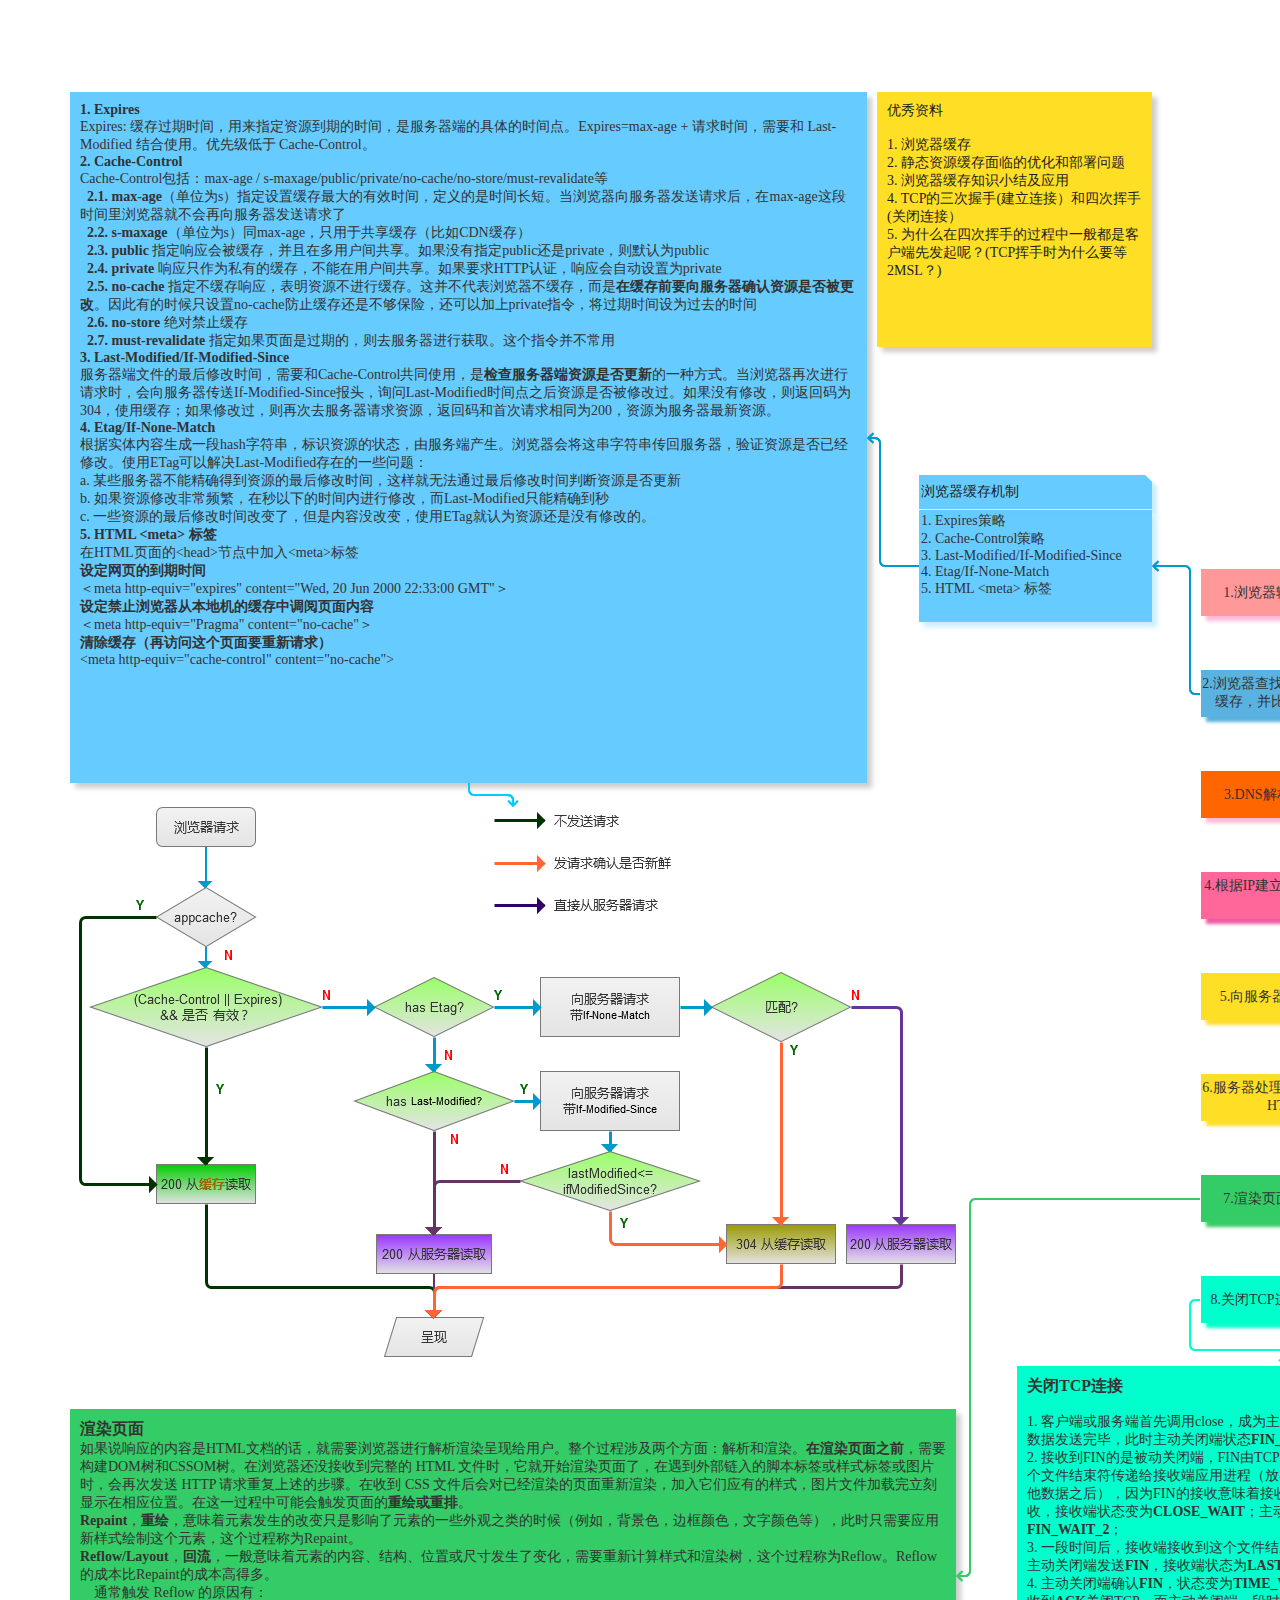
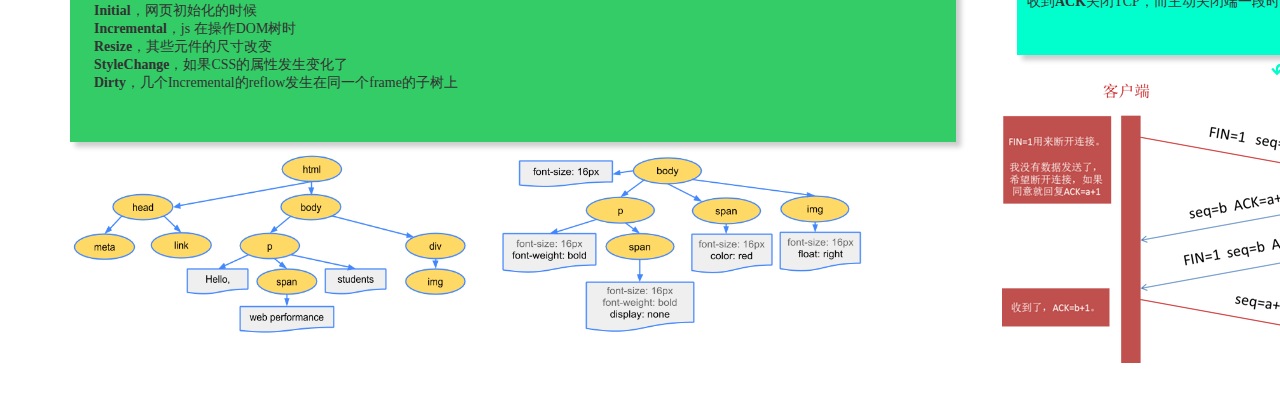
==== commit ba86d6ab: "Append HTTP protocol notes and AJAX cross domain request notes" ====
--- a/浏览器完成一次网页请求经历的过程.html
+++ b/浏览器完成一次网页请求经历的过程.html
@@ -25,334 +25,228 @@
     <div id="base" class="">
 
       <!-- 主树 (组合) -->
-      <div id="u0" class="ax_default" data-label="主树" data-left="1200" data-top="568" data-width="197" data-height="756">
+      <div id="u10" class="ax_default" data-label="主树" data-left="1200" data-top="568" data-width="197" data-height="756">
 
         <!-- 1 (矩形) -->
-        <div id="u1" class="ax_default box_1" data-label="1">
-          <img id="u1_img" class="img " src="images/浏览器完成一次网页请求经历的过程/1_u1.png"/>
-          <div id="u1_text" class="text ">
+        <div id="u11" class="ax_default box_1" data-label="1">
+          <img id="u11_img" class="img " src="images/浏览器完成一次网页请求经历的过程/1_u11.png"/>
+          <div id="u11_text" class="text ">
             <p><span>1.浏览器输入URL并回车</span></p>
           </div>
         </div>
 
         <!-- 2 (矩形) -->
-        <div id="u2" class="ax_default box_1" data-label="2">
-          <img id="u2_img" class="img " src="images/浏览器完成一次网页请求经历的过程/2_u2.png"/>
-          <div id="u2_text" class="text ">
+        <div id="u12" class="ax_default box_1" data-label="2">
+          <img id="u12_img" class="img " src="images/浏览器完成一次网页请求经历的过程/2_u12.png"/>
+          <div id="u12_text" class="text ">
             <p><span>2.浏览器查找当前URL是否存在缓存，并比较缓存是否过期</span></p>
           </div>
         </div>
 
         <!-- 3 (矩形) -->
-        <div id="u3" class="ax_default box_1" data-label="3">
-          <img id="u3_img" class="img " src="images/浏览器完成一次网页请求经历的过程/3_u3.png"/>
-          <div id="u3_text" class="text ">
+        <div id="u13" class="ax_default box_1" data-label="3">
+          <img id="u13_img" class="img " src="images/浏览器完成一次网页请求经历的过程/3_u13.png"/>
+          <div id="u13_text" class="text ">
             <p><span>3.DNS解析URL对应的IP</span></p>
           </div>
         </div>
 
         <!-- 3 (矩形) -->
-        <div id="u4" class="ax_default box_1" data-label="3">
-          <img id="u4_img" class="img " src="images/浏览器完成一次网页请求经历的过程/3_u4.png"/>
-          <div id="u4_text" class="text ">
+        <div id="u14" class="ax_default box_1" data-label="3">
+          <img id="u14_img" class="img " src="images/浏览器完成一次网页请求经历的过程/3_u14.png"/>
+          <div id="u14_text" class="text ">
             <p><span>4.根据IP建立TCP连接（三次握手）</span></p>
           </div>
         </div>
 
         <!-- 2 (矩形) -->
-        <div id="u5" class="ax_default box_1" data-label="2">
-          <img id="u5_img" class="img " src="images/浏览器完成一次网页请求经历的过程/2_u5.png"/>
-          <div id="u5_text" class="text ">
+        <div id="u15" class="ax_default box_1" data-label="2">
+          <img id="u15_img" class="img " src="images/浏览器完成一次网页请求经历的过程/2_u15.png"/>
+          <div id="u15_text" class="text ">
             <p><span>5.向服务器发送HTTP请求</span></p>
           </div>
         </div>
 
         <!-- 3 (矩形) -->
-        <div id="u6" class="ax_default box_1" data-label="3">
-          <img id="u6_img" class="img " src="images/浏览器完成一次网页请求经历的过程/2_u5.png"/>
-          <div id="u6_text" class="text ">
+        <div id="u16" class="ax_default box_1" data-label="3">
+          <img id="u16_img" class="img " src="images/浏览器完成一次网页请求经历的过程/2_u15.png"/>
+          <div id="u16_text" class="text ">
             <p><span>6.服务器处理请求，浏览器接收HTTP响应</span></p>
           </div>
         </div>
 
         <!-- 3 (矩形) -->
-        <div id="u7" class="ax_default box_1" data-label="3">
-          <img id="u7_img" class="img " src="images/浏览器完成一次网页请求经历的过程/3_u7.png"/>
-          <div id="u7_text" class="text ">
+        <div id="u17" class="ax_default box_1" data-label="3">
+          <img id="u17_img" class="img " src="images/浏览器完成一次网页请求经历的过程/3_u17.png"/>
+          <div id="u17_text" class="text ">
             <p><span>7.渲染页面(构建DOM树)</span></p>
           </div>
         </div>
 
         <!-- 3 (矩形) -->
-        <div id="u8" class="ax_default box_1" data-label="3">
-          <img id="u8_img" class="img " src="images/浏览器完成一次网页请求经历的过程/3_u8.png"/>
-          <div id="u8_text" class="text ">
+        <div id="u18" class="ax_default box_1" data-label="3">
+          <img id="u18_img" class="img " src="images/浏览器完成一次网页请求经历的过程/3_u18.png"/>
+          <div id="u18_text" class="text ">
             <p><span>8.关闭TCP连接（四次挥手）</span></p>
           </div>
         </div>
 
         <!-- Unnamed (连接符) -->
-        <div id="u9" class="ax_default _连接符">
-          <img id="u9_seg0" class="img " src="images/浏览器完成一次网页请求经历的过程/u9_seg0.png" alt="u9_seg0"/>
-          <img id="u9_seg1" class="img " src="images/浏览器完成一次网页请求经历的过程/u9_seg1.png" alt="u9_seg1"/>
-          <div id="u9_text" class="text " style="display:none; visibility: hidden">
-            <p></p>
-          </div>
-        </div>
-
-        <!-- Unnamed (连接符) -->
-        <div id="u10" class="ax_default _连接符">
-          <img id="u10_seg0" class="img " src="images/浏览器完成一次网页请求经历的过程/u9_seg0.png" alt="u10_seg0"/>
-          <img id="u10_seg1" class="img " src="images/浏览器完成一次网页请求经历的过程/u9_seg1.png" alt="u10_seg1"/>
-          <div id="u10_text" class="text " style="display:none; visibility: hidden">
-            <p></p>
-          </div>
-        </div>
-
-        <!-- Unnamed (连接符) -->
-        <div id="u11" class="ax_default _连接符">
-          <img id="u11_seg0" class="img " src="images/浏览器完成一次网页请求经历的过程/u9_seg0.png" alt="u11_seg0"/>
-          <img id="u11_seg1" class="img " src="images/浏览器完成一次网页请求经历的过程/u9_seg1.png" alt="u11_seg1"/>
-          <div id="u11_text" class="text " style="display:none; visibility: hidden">
-            <p></p>
-          </div>
-        </div>
-
-        <!-- Unnamed (连接符) -->
-        <div id="u12" class="ax_default _连接符">
-          <img id="u12_seg0" class="img " src="images/浏览器完成一次网页请求经历的过程/u9_seg0.png" alt="u12_seg0"/>
-          <img id="u12_seg1" class="img " src="images/浏览器完成一次网页请求经历的过程/u9_seg1.png" alt="u12_seg1"/>
-          <div id="u12_text" class="text " style="display:none; visibility: hidden">
-            <p></p>
-          </div>
-        </div>
-
-        <!-- Unnamed (连接符) -->
-        <div id="u13" class="ax_default _连接符">
-          <img id="u13_seg0" class="img " src="images/浏览器完成一次网页请求经历的过程/u9_seg0.png" alt="u13_seg0"/>
-          <img id="u13_seg1" class="img " src="images/浏览器完成一次网页请求经历的过程/u9_seg1.png" alt="u13_seg1"/>
-          <div id="u13_text" class="text " style="display:none; visibility: hidden">
-            <p></p>
-          </div>
-        </div>
-
-        <!-- Unnamed (连接符) -->
-        <div id="u14" class="ax_default _连接符">
-          <img id="u14_seg0" class="img " src="images/浏览器完成一次网页请求经历的过程/u9_seg0.png" alt="u14_seg0"/>
-          <img id="u14_seg1" class="img " src="images/浏览器完成一次网页请求经历的过程/u9_seg1.png" alt="u14_seg1"/>
-          <div id="u14_text" class="text " style="display:none; visibility: hidden">
-            <p></p>
-          </div>
-        </div>
-
-        <!-- Unnamed (连接符) -->
-        <div id="u15" class="ax_default _连接符">
-          <img id="u15_seg0" class="img " src="images/浏览器完成一次网页请求经历的过程/u9_seg0.png" alt="u15_seg0"/>
-          <img id="u15_seg1" class="img " src="images/浏览器完成一次网页请求经历的过程/u9_seg1.png" alt="u15_seg1"/>
-          <div id="u15_text" class="text " style="display:none; visibility: hidden">
+        <div id="u19" class="ax_default _连接符">
+          <img id="u19_seg0" class="img " src="images/浏览器完成一次网页请求经历的过程/u19_seg0.png" alt="u19_seg0"/>
+          <img id="u19_seg1" class="img " src="images/浏览器完成一次网页请求经历的过程/u19_seg1.png" alt="u19_seg1"/>
+          <div id="u19_text" class="text " style="display:none; visibility: hidden">
+            <p></p>
+          </div>
+        </div>
+
+        <!-- Unnamed (连接符) -->
+        <div id="u20" class="ax_default _连接符">
+          <img id="u20_seg0" class="img " src="images/浏览器完成一次网页请求经历的过程/u19_seg0.png" alt="u20_seg0"/>
+          <img id="u20_seg1" class="img " src="images/浏览器完成一次网页请求经历的过程/u19_seg1.png" alt="u20_seg1"/>
+          <div id="u20_text" class="text " style="display:none; visibility: hidden">
+            <p></p>
+          </div>
+        </div>
+
+        <!-- Unnamed (连接符) -->
+        <div id="u21" class="ax_default _连接符">
+          <img id="u21_seg0" class="img " src="images/浏览器完成一次网页请求经历的过程/u19_seg0.png" alt="u21_seg0"/>
+          <img id="u21_seg1" class="img " src="images/浏览器完成一次网页请求经历的过程/u19_seg1.png" alt="u21_seg1"/>
+          <div id="u21_text" class="text " style="display:none; visibility: hidden">
+            <p></p>
+          </div>
+        </div>
+
+        <!-- Unnamed (连接符) -->
+        <div id="u22" class="ax_default _连接符">
+          <img id="u22_seg0" class="img " src="images/浏览器完成一次网页请求经历的过程/u19_seg0.png" alt="u22_seg0"/>
+          <img id="u22_seg1" class="img " src="images/浏览器完成一次网页请求经历的过程/u19_seg1.png" alt="u22_seg1"/>
+          <div id="u22_text" class="text " style="display:none; visibility: hidden">
+            <p></p>
+          </div>
+        </div>
+
+        <!-- Unnamed (连接符) -->
+        <div id="u23" class="ax_default _连接符">
+          <img id="u23_seg0" class="img " src="images/浏览器完成一次网页请求经历的过程/u19_seg0.png" alt="u23_seg0"/>
+          <img id="u23_seg1" class="img " src="images/浏览器完成一次网页请求经历的过程/u19_seg1.png" alt="u23_seg1"/>
+          <div id="u23_text" class="text " style="display:none; visibility: hidden">
+            <p></p>
+          </div>
+        </div>
+
+        <!-- Unnamed (连接符) -->
+        <div id="u24" class="ax_default _连接符">
+          <img id="u24_seg0" class="img " src="images/浏览器完成一次网页请求经历的过程/u19_seg0.png" alt="u24_seg0"/>
+          <img id="u24_seg1" class="img " src="images/浏览器完成一次网页请求经历的过程/u19_seg1.png" alt="u24_seg1"/>
+          <div id="u24_text" class="text " style="display:none; visibility: hidden">
+            <p></p>
+          </div>
+        </div>
+
+        <!-- Unnamed (连接符) -->
+        <div id="u25" class="ax_default _连接符">
+          <img id="u25_seg0" class="img " src="images/浏览器完成一次网页请求经历的过程/u19_seg0.png" alt="u25_seg0"/>
+          <img id="u25_seg1" class="img " src="images/浏览器完成一次网页请求经历的过程/u19_seg1.png" alt="u25_seg1"/>
+          <div id="u25_text" class="text " style="display:none; visibility: hidden">
             <p></p>
           </div>
         </div>
       </div>
 
       <!-- 浏览器缓存机制 (组合) -->
-      <div id="u16" class="ax_default" data-label="浏览器缓存机制" data-left="919" data-top="475" data-width="233" data-height="147">
+      <div id="u26" class="ax_default" data-label="浏览器缓存机制" data-left="919" data-top="475" data-width="233" data-height="147">
 
         <!-- Unnamed (矩形) -->
-        <div id="u17" class="ax_default box_2">
-          <div id="u17_div" class=""></div>
-          <div id="u17_text" class="text ">
+        <div id="u27" class="ax_default box_2">
+          <div id="u27_div" class=""></div>
+          <div id="u27_text" class="text ">
             <p><span>1. Expires策略</span></p><p><span>2. Cache-Control策略</span></p><p><span>3. Last-Modified/If-Modified-Since</span></p><p><span>4. Etag/If-None-Match</span></p><p><span>5. HTML &lt;meta&gt; 标签</span></p>
           </div>
         </div>
 
         <!-- Unnamed (文件) -->
-        <div id="u18" class="ax_default box_2">
-          <img id="u18_img" class="img " src="images/浏览器完成一次网页请求经历的过程/u18.png"/>
-          <div id="u18_text" class="text ">
-            <p><a id="u19" class="link"><span>浏览器缓存机制</span></a></p>
-          </div>
-        </div>
-      </div>
-
-      <!-- Unnamed (连接符) -->
-      <div id="u20" class="ax_default _连接符">
-        <img id="u20_seg0" class="img " src="images/浏览器完成一次网页请求经历的过程/u20_seg0.png" alt="u20_seg0"/>
-        <img id="u20_seg1" class="img " src="images/浏览器完成一次网页请求经历的过程/u20_seg1.png" alt="u20_seg1"/>
-        <img id="u20_seg2" class="img " src="images/浏览器完成一次网页请求经历的过程/u20_seg2.png" alt="u20_seg2"/>
-        <img id="u20_seg3" class="img " src="images/浏览器完成一次网页请求经历的过程/u20_seg3.png" alt="u20_seg3"/>
-        <div id="u20_text" class="text " style="display:none; visibility: hidden">
-          <p></p>
-        </div>
-      </div>
-
-      <!-- Unnamed (矩形) -->
-      <div id="u21" class="ax_default sticky_1">
-        <div id="u21_div" class=""></div>
-        <div id="u21_text" class="text ">
-          <p><span>优秀资料</span></p><p><span><br></span></p><p><a id="u22" class="link"><span>1. 浏览器缓存</span></a></p><p><a id="u23" class="link"><span>2. 静态资源缓存面临的优化和部署问题</span></a></p><p><a id="u24" class="link"><span>3. 浏览器缓存知识小结及应用</span></a></p>
-        </div>
-      </div>
-
-      <!-- Unnamed (矩形) -->
-      <div id="u25" class="ax_default sticky_2">
-        <div id="u25_div" class=""></div>
-        <div id="u25_text" class="text ">
-          <p><span style="font-family:'思源黑体 CN Bold', '思源黑体 CN Regular', '思源黑体 CN';font-weight:700;">1. Expires</span></p><p><span style="font-family:'思源黑体 CN';font-weight:400;">Expires: 缓存过期时间，用来指定资源到期的时间，是服务器端的具体的时间点。Expires=max-age + 请求时间，需要和 Last-Modified 结合使用。优先级低于 Cache-Control。</span></p><p><span style="font-family:'思源黑体 CN Bold', '思源黑体 CN Regular', '思源黑体 CN';font-weight:700;">2. Cache-Control</span></p><p><span style="font-family:'思源黑体 CN';font-weight:400;">Cache-Control包括：max-age / s-maxage/public/private/no-cache/no-store/must-revalidate等</span></p><p><span style="font-family:'思源黑体 CN Bold', '思源黑体 CN Regular', '思源黑体 CN';font-weight:700;">&nbsp; 2.1.</span><span style="font-family:'思源黑体 CN';font-weight:400;"> </span><span style="font-family:'思源黑体 CN Bold', '思源黑体 CN Regular', '思源黑体 CN';font-weight:700;">max-age</span><span style="font-family:'思源黑体 CN';font-weight:400;">（单位为s）指定设置缓存最大的有效时间，定义的是时间长短。当浏览器向服务器发送请求后，在max-age这段时间里浏览器就不会再向服务器发送请求了</span></p><p><span style="font-family:'思源黑体 CN Bold', '思源黑体 CN Regular', '思源黑体 CN';font-weight:700;">&nbsp; 2.2. s-maxage</span><span style="font-family:'思源黑体 CN';font-weight:400;">（单位为s）同max-age，只用于共享缓存（比如CDN缓存）</span></p><p><span style="font-family:'思源黑体 CN Bold', '思源黑体 CN Regular', '思源黑体 CN';font-weight:700;">&nbsp; 2.3. public</span><span style="font-family:'思源黑体 CN';font-weight:400;"> 指定响应会被缓存，并且在多用户间共享。如果没有指定public还是private，则默认为public</span></p><p><span style="font-family:'思源黑体 CN Bold', '思源黑体 CN Regular', '思源黑体 CN';font-weight:700;">&nbsp; 2.4. private</span><span style="font-family:'思源黑体 CN';font-weight:400;"> 响应只作为私有的缓存，不能在用户间共享。如果要求HTTP认证，响应会自动设置为private</span></p><p><span style="font-family:'思源黑体 CN Bold', '思源黑体 CN Regular', '思源黑体 CN';font-weight:700;">&nbsp; 2.5. no-cache</span><span style="font-family:'思源黑体 CN';font-weight:400;"> 指定不缓存响应，表明资源不进行缓存。这并不代表浏览器不缓存，而是</span><span style="font-family:'思源黑体 CN Bold', '思源黑体 CN Regular', '思源黑体 CN';font-weight:700;">在缓存前要向服务器确认资源是否被更改</span><span style="font-family:'思源黑体 CN';font-weight:400;">。因此有的时候只设置no-cache防止缓存还是不够保险，还可以加上private指令，将过期时间设为过去的时间</span></p><p><span style="font-family:'思源黑体 CN';font-weight:400;">&nbsp; </span><span style="font-family:'思源黑体 CN Bold', '思源黑体 CN Regular', '思源黑体 CN';font-weight:700;">2.6. no-store</span><span style="font-family:'思源黑体 CN';font-weight:400;"> 绝对禁止缓存</span></p><p><span style="font-family:'思源黑体 CN Bold', '思源黑体 CN Regular', '思源黑体 CN';font-weight:700;">&nbsp; 2.7. must-revalidate</span><span style="font-family:'思源黑体 CN';font-weight:400;"> 指定如果页面是过期的，则去服务器进行获取。这个指令并不常用</span></p><p><span style="font-family:'思源黑体 CN Bold', '思源黑体 CN Regular', '思源黑体 CN';font-weight:700;">3. Last-Modified/If-Modified-Since</span></p><p><span style="font-family:'思源黑体 CN';font-weight:400;">服务器端文件的最后修改时间，需要和Cache-Control共同使用，是</span><span style="font-family:'思源黑体 CN Bold', '思源黑体 CN Regular', '思源黑体 CN';font-weight:700;">检查服务器端资源是否更新</span><span style="font-family:'思源黑体 CN';font-weight:400;">的一种方式。当浏览器再次进行请求时，会向服务器传送If-Modified-Since报头，询问Last-Modified时间点之后资源是否被修改过。如果没有修改，则返回码为304，使用缓存；如果修改过，则再次去服务器请求资源，返回码和首次请求相同为200，资源为服务器最新资源。</span></p><p><span style="font-family:'思源黑体 CN Bold', '思源黑体 CN Regular', '思源黑体 CN';font-weight:700;">4. Etag/If-None-Match</span></p><p><span style="font-family:'思源黑体 CN';font-weight:400;">根据实体内容生成一段hash字符串，标识资源的状态，由服务端产生。浏览器会将这串字符串传回服务器，验证资源是否已经修改。使用ETag可以解决Last-Modified存在的一些问题：</span></p><p><span style="font-family:'思源黑体 CN';font-weight:400;">a. 某些服务器不能精确得到资源的最后修改时间，这样就无法通过最后修改时间判断资源是否更新 </span></p><p><span style="font-family:'思源黑体 CN';font-weight:400;">b. 如果资源修改非常频繁，在秒以下的时间内进行修改，而Last-Modified只能精确到秒 </span></p><p><span style="font-family:'思源黑体 CN';font-weight:400;">c. 一些资源的最后修改时间改变了，但是内容没改变，使用ETag就认为资源还是没有修改的。</span></p><p><span style="font-family:'思源黑体 CN Bold', '思源黑体 CN Regular', '思源黑体 CN';font-weight:700;">5. HTML &lt;meta&gt; 标签</span></p><p><span style="font-family:'思源黑体 CN';font-weight:400;">在HTML页面的&lt;head&gt;节点中加入&lt;meta&gt;标签</span></p><p><span style="font-family:'思源黑体 CN Bold', '思源黑体 CN Regular', '思源黑体 CN';font-weight:700;">设定网页的到期时间</span></p><p><span style="font-family:'思源黑体 CN';font-weight:400;">＜meta http-equiv=&quot;expires&quot; content=&quot;Wed, 20 Jun 2000 22:33:00 GMT&quot;＞&nbsp; </span></p><p><span style="font-family:'思源黑体 CN Bold', '思源黑体 CN Regular', '思源黑体 CN';font-weight:700;">设定禁止浏览器从本地机的缓存中调阅页面内容</span></p><p><span style="font-family:'思源黑体 CN';font-weight:400;">＜meta http-equiv=&quot;Pragma&quot; content=&quot;no-cache&quot;＞&nbsp; </span></p><p><span style="font-family:'思源黑体 CN Bold', '思源黑体 CN Regular', '思源黑体 CN';font-weight:700;">清除缓存（再访问这个页面要重新请求）</span></p><p><span style="font-family:'思源黑体 CN';font-weight:400;">&lt;meta http-equiv=&quot;cache-control&quot; content=&quot;no-cache&quot;&gt;&nbsp; </span></p>
-        </div>
-      </div>
-
-      <!-- Unnamed (连接符) -->
-      <div id="u26" class="ax_default _连接符">
-        <img id="u26_seg0" class="img " src="images/浏览器完成一次网页请求经历的过程/u26_seg0.png" alt="u26_seg0"/>
-        <img id="u26_seg1" class="img " src="images/浏览器完成一次网页请求经历的过程/u20_seg1.png" alt="u26_seg1"/>
-        <img id="u26_seg2" class="img " src="images/浏览器完成一次网页请求经历的过程/u26_seg2.png" alt="u26_seg2"/>
-        <img id="u26_seg3" class="img " src="images/浏览器完成一次网页请求经历的过程/u26_seg3.png" alt="u26_seg3"/>
-        <div id="u26_text" class="text " style="display:none; visibility: hidden">
-          <p></p>
-        </div>
-      </div>
-
-      <!-- Unnamed (矩形) -->
-      <div id="u27" class="ax_default sticky_2">
-        <div id="u27_div" class=""></div>
-        <div id="u27_text" class="text ">
-          <p style="font-size:16px;"><span style="font-family:'思源黑体 CN Bold', '思源黑体 CN Regular', '思源黑体 CN';font-weight:700;">DNS域名解析过程</span></p><p style="font-size:14px;"><span style="font-family:'思源黑体 CN';font-weight:400;">1. 浏览器检查自身缓存中是否存在被解析过的此域名对应的ip地址，如果有，解析结束。域名被缓存的时间可通过 TTL 属性来设置。</span></p><p style="font-size:14px;"><span style="font-family:'思源黑体 CN';font-weight:400;">2. 如果浏览器缓存未命中，浏览器会查找操作系统中是否有这个域名对应的DNS解析结果。Windows中C:/windows/system32/drivers/etc/hosts文件设置，linux中/etc/hosts文件中设置。当解析到这个配置文件中的某个域名时，操作系统会在缓存中缓存这个解析结果（这就是为何修改host文件后不立即生效的原因）。</span></p><p style="font-size:14px;"><span style="font-family:'思源黑体 CN';font-weight:400;">3. 当前面两步都未命中时，操作系统会把这个域名发送给设置的DNS服务器（简称 </span><span style="font-family:'思源黑体 CN Bold', '思源黑体 CN Regular', '思源黑体 CN';font-weight:700;">LDNS</span><span style="font-family:'思源黑体 CN';font-weight:400;">）-local缩写，一般是本地区的域名服务器也可以是自己设置的域名服务器地址，如果命中，那解析就此结束并返回IP并标记为</span><span style="font-family:'思源黑体 CN Bold', '思源黑体 CN Regular', '思源黑体 CN';font-weight:700;">非权威服务器的应答</span><span style="font-family:'思源黑体 CN';font-weight:400;">（windows中能用ipconfig查看DNS服务器地址，linux中cat /etc/resolv.conf查看DNS Server）。</span></p><p style="font-size:14px;"><span style="font-family:'思源黑体 CN';font-weight:400;">4. 如果LDNS没有命中，LDNS就会向</span><span style="font-family:'思源黑体 CN Bold', '思源黑体 CN Regular', '思源黑体 CN';font-weight:700;">Root Server域名服务器</span><span style="font-family:'思源黑体 CN';font-weight:400;">请求解析。LDNS会从配置文件里面读取13个根域名服务器的地址（这些地址是不变的，直接在BIND的配置文件中），然后向其中一台发起请求。</span></p><p style="font-size:14px;"><span style="font-family:'思源黑体 CN';font-weight:400;">5. 根域名服务器返回给LDNS一个所查询域的主域名服务器（</span><span style="font-family:'思源黑体 CN Bold', '思源黑体 CN Regular', '思源黑体 CN';font-weight:700;">gTLD Server</span><span style="font-family:'思源黑体 CN';font-weight:400;">，国际顶尖域名服务器，如.com .cn .org等）地址。</span></p><p style="font-size:14px;"><span style="font-family:'思源黑体 CN';font-weight:400;">6. LDNS再向上一步返回的其中一台gTLD服务器发送请求。</span></p><p style="font-size:14px;"><span style="font-family:'思源黑体 CN';font-weight:400;">7. 接受请求的gTLD查找并返回这个域名对应的</span><span style="font-family:'思源黑体 CN Bold', '思源黑体 CN Regular', '思源黑体 CN';font-weight:700;">Name Server(NS)</span><span style="font-family:'思源黑体 CN';font-weight:400;">的地址，这个Name Server一般是网站注册的域名服务器。Name Server根据映射关系表找到目标ip，返回给LDNS。</span></p><p style="font-size:14px;"><span style="font-family:'思源黑体 CN';font-weight:400;">8. LDNS接受返回的</span><span style="font-family:'思源黑体 CN Bold', '思源黑体 CN Regular', '思源黑体 CN';font-weight:700;">IP和TTL值</span><span style="font-family:'思源黑体 CN';font-weight:400;">。</span></p><p style="font-size:14px;"><span style="font-family:'思源黑体 CN';font-weight:400;">9. LDNS会缓存这个域名和IP的对应关系，缓存时间由TTL控制。</span></p><p style="font-size:14px;"><span style="font-family:'思源黑体 CN';font-weight:400;">10. LDNS把解析的结果返回给用户，用户根据TLL值缓存在本地系统缓存中，域名解析结束。</span></p><p style="font-size:14px;"><span style="font-family:'思源黑体 CN';font-weight:400;"><br></span></p>
-        </div>
-      </div>
-
-      <!-- Unnamed (连接符) -->
-      <div id="u28" class="ax_default _连接符">
-        <img id="u28_seg0" class="img " src="images/浏览器完成一次网页请求经历的过程/u28_seg0.png" alt="u28_seg0"/>
-        <img id="u28_seg1" class="img " src="images/浏览器完成一次网页请求经历的过程/u28_seg1.png" alt="u28_seg1"/>
-        <img id="u28_seg2" class="img " src="images/浏览器完成一次网页请求经历的过程/u28_seg2.png" alt="u28_seg2"/>
-        <img id="u28_seg3" class="img " src="images/浏览器完成一次网页请求经历的过程/u28_seg3.png" alt="u28_seg3"/>
-        <div id="u28_text" class="text " style="display:none; visibility: hidden">
-          <p></p>
-        </div>
-      </div>
-
-      <!-- Unnamed (图像) -->
-      <div id="u29" class="ax_default image">
-        <img id="u29_img" class="img " src="images/浏览器完成一次网页请求经历的过程/u29.png"/>
-      </div>
-
-      <!-- Unnamed (图像) -->
-      <div id="u30" class="ax_default image">
-        <img id="u30_img" class="img " src="images/浏览器完成一次网页请求经历的过程/u30.png"/>
-      </div>
-
-      <!-- Unnamed (矩形) -->
-      <div id="u31" class="ax_default sticky_2">
+        <div id="u28" class="ax_default box_2">
+          <img id="u28_img" class="img " src="images/浏览器完成一次网页请求经历的过程/u28.png"/>
+          <div id="u28_text" class="text ">
+            <p><a id="u29" class="link"><span>浏览器缓存机制</span></a></p>
+          </div>
+        </div>
+      </div>
+
+      <!-- Unnamed (连接符) -->
+      <div id="u30" class="ax_default _连接符">
+        <img id="u30_seg0" class="img " src="images/浏览器完成一次网页请求经历的过程/u30_seg0.png" alt="u30_seg0"/>
+        <img id="u30_seg1" class="img " src="images/浏览器完成一次网页请求经历的过程/u30_seg1.png" alt="u30_seg1"/>
+        <img id="u30_seg2" class="img " src="images/浏览器完成一次网页请求经历的过程/u30_seg2.png" alt="u30_seg2"/>
+        <img id="u30_seg3" class="img " src="images/浏览器完成一次网页请求经历的过程/u30_seg3.png" alt="u30_seg3"/>
+        <div id="u30_text" class="text " style="display:none; visibility: hidden">
+          <p></p>
+        </div>
+      </div>
+
+      <!-- Unnamed (矩形) -->
+      <div id="u31" class="ax_default sticky_1">
         <div id="u31_div" class=""></div>
         <div id="u31_text" class="text ">
-          <p style="font-size:16px;"><span style="font-family:'思源黑体 CN Bold', '思源黑体 CN Regular', '思源黑体 CN';font-weight:700;">TCP连接</span></p><p style="font-size:14px;"><span style="font-family:'思源黑体 CN';font-weight:400;">在通过第一步的DNS域名解析后，获取到了服务器的IP地址，在获取到IP地址后，便会开始建立一次连接，这是由TCP协议完成的，主要通过三次握手进行连接。</span></p><p style="font-size:14px;"><span style="font-family:'思源黑体 CN';font-weight:400;"><br></span></p><p style="font-size:14px;"><span style="font-family:'思源黑体 CN';font-weight:400;">1. 服务端通过socket，bind和listen准备好接受外来的连接，此时服务端状态为Listen</span></p><p style="font-size:14px;"><span style="font-family:'思源黑体 CN';font-weight:400;">2. 第一次握手： 客户端通过调用connect来发起主动连接，发送SYN包（SYN=j）到服务器，并进入</span><span style="font-family:'思源黑体 CN Bold', '思源黑体 CN Regular', '思源黑体 CN';font-weight:700;">SYN_SENT</span><span style="font-family:'思源黑体 CN';font-weight:400;">状态，等待服务器确认； </span></p><p style="font-size:14px;"><span style="font-family:'思源黑体 CN';font-weight:400;">3. 第二次握手： 服务器收到SYN包，必须确认客户的SYN（ACK=j+1），同时自己也发送一个SYN包（SYN=k），即SYN+ACK包，此时服务器进入</span><span style="font-family:'思源黑体 CN Bold', '思源黑体 CN Regular', '思源黑体 CN';font-weight:700;">SYN_RECV</span><span style="font-family:'思源黑体 CN';font-weight:400;">状态；</span></p><p style="font-size:14px;"><span style="font-family:'思源黑体 CN';font-weight:400;">4. 第三次握手： 客户端收到服务器的SYN+ACK包，向服务器发送确认包ACK(ACK=k+1），此包发送完毕，客户端和服务器进入</span><span style="font-family:'思源黑体 CN Bold', '思源黑体 CN Regular', '思源黑体 CN';font-weight:700;color:#1E1E1E;">ESTABLISHED</span><span style="font-family:'思源黑体 CN';font-weight:400;">（TCP连接成功）状态，完成三次握手。</span></p>
-        </div>
-      </div>
-
-      <!-- Unnamed (连接符) -->
-      <div id="u32" class="ax_default _连接符">
-        <img id="u32_seg0" class="img " src="images/浏览器完成一次网页请求经历的过程/u32_seg0.png" alt="u32_seg0"/>
-        <img id="u32_seg1" class="img " src="images/浏览器完成一次网页请求经历的过程/u32_seg1.png" alt="u32_seg1"/>
-        <img id="u32_seg2" class="img " src="images/浏览器完成一次网页请求经历的过程/u32_seg2.png" alt="u32_seg2"/>
-        <img id="u32_seg3" class="img " src="images/浏览器完成一次网页请求经历的过程/u32_seg3.png" alt="u32_seg3"/>
-        <img id="u32_seg4" class="img " src="images/浏览器完成一次网页请求经历的过程/u32_seg4.png" alt="u32_seg4"/>
-        <div id="u32_text" class="text " style="display:none; visibility: hidden">
-          <p></p>
-        </div>
-      </div>
-
-      <!-- Unnamed (连接符) -->
-      <div id="u33" class="ax_default _连接符">
-        <img id="u33_seg0" class="img " src="images/浏览器完成一次网页请求经历的过程/u33_seg0.png" alt="u33_seg0"/>
-        <img id="u33_seg1" class="img " src="images/浏览器完成一次网页请求经历的过程/u33_seg1.png" alt="u33_seg1"/>
-        <img id="u33_seg2" class="img " src="images/浏览器完成一次网页请求经历的过程/u33_seg2.png" alt="u33_seg2"/>
-        <img id="u33_seg3" class="img " src="images/浏览器完成一次网页请求经历的过程/u33_seg3.png" alt="u33_seg3"/>
-        <div id="u33_text" class="text " style="display:none; visibility: hidden">
-          <p></p>
-        </div>
-      </div>
-
-      <!-- Unnamed (矩形) -->
-      <div id="u34" class="ax_default sticky_2">
-        <div id="u34_div" class=""></div>
-        <div id="u34_text" class="text ">
-          <p style="font-size:16px;"><span style="font-family:'思源黑体 CN Bold', '思源黑体 CN Regular', '思源黑体 CN';font-weight:700;color:#1E1E1E;">HTTP请求与响应</span></p><p style="font-size:14px;"><span style="font-family:'思源黑体 CN';font-weight:400;">HTTP请求报文由请求行</span><span style="font-family:'思源黑体 CN Bold', '思源黑体 CN Regular', '思源黑体 CN';font-weight:700;">（request line）、请求头部（header）、空行和请求数据</span><span style="font-family:'思源黑体 CN';font-weight:400;">4个部分组成</span></p><p style="font-size:14px;"><span style="font-family:'思源黑体 CN';font-weight:400;">HTTP响应报文也由四个部分组成，分别是：</span><span style="font-family:'思源黑体 CN Bold', '思源黑体 CN Regular', '思源黑体 CN';font-weight:700;">状态行、响应头、空格、响应数据</span></p>
-        </div>
-      </div>
-
-      <!-- Unnamed (连接符) -->
-      <div id="u35" class="ax_default _连接符">
-        <img id="u35_seg0" class="img " src="images/浏览器完成一次网页请求经历的过程/u35_seg0.png" alt="u35_seg0"/>
-        <img id="u35_seg1" class="img " src="images/浏览器完成一次网页请求经历的过程/u35_seg1.png" alt="u35_seg1"/>
-        <img id="u35_seg2" class="img " src="images/浏览器完成一次网页请求经历的过程/u35_seg2.png" alt="u35_seg2"/>
-        <img id="u35_seg3" class="img " src="images/浏览器完成一次网页请求经历的过程/u35_seg3.png" alt="u35_seg3"/>
-        <div id="u35_text" class="text " style="display:none; visibility: hidden">
-          <p></p>
-        </div>
-      </div>
-
-      <!-- Unnamed (连接符) -->
-      <div id="u36" class="ax_default _连接符">
-        <img id="u36_seg0" class="img " src="images/浏览器完成一次网页请求经历的过程/u35_seg0.png" alt="u36_seg0"/>
-        <img id="u36_seg1" class="img " src="images/浏览器完成一次网页请求经历的过程/u36_seg1.png" alt="u36_seg1"/>
-        <img id="u36_seg2" class="img " src="images/浏览器完成一次网页请求经历的过程/u35_seg2.png" alt="u36_seg2"/>
-        <img id="u36_seg3" class="img " src="images/浏览器完成一次网页请求经历的过程/u35_seg3.png" alt="u36_seg3"/>
-        <div id="u36_text" class="text " style="display:none; visibility: hidden">
-          <p></p>
-        </div>
-      </div>
-
-      <!-- Unnamed (矩形) -->
-      <div id="u37" class="ax_default sticky_1">
+          <p><span>优秀资料</span></p><p><span><br></span></p><p><a id="u32" class="link"><span>1. 浏览器缓存</span></a></p><p><a id="u33" class="link"><span>2. 静态资源缓存面临的优化和部署问题</span></a></p><p><a id="u34" class="link"><span>3. 浏览器缓存知识小结及应用</span></a></p><p><a id="u35" class="link"><span>4. TCP的三次握手(建立连接）和四次挥手(关闭连接）</span></a></p><p><a id="u36" class="link"><span>5. 为什么在四次挥手的过程中一般都是客户端先发起呢？(TCP挥手时为什么要等2MSL？)</span></a></p>
+        </div>
+      </div>
+
+      <!-- Unnamed (矩形) -->
+      <div id="u37" class="ax_default sticky_2">
         <div id="u37_div" class=""></div>
         <div id="u37_text" class="text ">
-          <p style="font-size:16px;"><span style="font-family:'思源黑体 CN Bold', '思源黑体 CN Regular', '思源黑体 CN';font-weight:700;">HTTP 请求方法：</span></p><p style="font-size:14px;"><span style="font-family:'思源黑体 CN Bold', '思源黑体 CN Regular', '思源黑体 CN';font-weight:700;">GET</span><span style="font-family:'思源黑体 CN';font-weight:400;">: 请求读取由URL所标识的信息</span></p><p style="font-size:14px;"><span style="font-family:'思源黑体 CN Bold', '思源黑体 CN Regular', '思源黑体 CN';font-weight:700;">POST</span><span style="font-family:'思源黑体 CN';font-weight:400;">: 给服务器发送数据</span></p><p style="font-size:14px;"><span style="font-family:'思源黑体 CN Bold', '思源黑体 CN Regular', '思源黑体 CN';font-weight:700;">HEAD</span><span style="font-family:'思源黑体 CN';font-weight:400;">: 请求读取由URL所有标识的信息的首部</span></p><p style="font-size:14px;"><span style="font-family:'思源黑体 CN Bold', '思源黑体 CN Regular', '思源黑体 CN';font-weight:700;">PUT</span><span style="font-family:'思源黑体 CN';font-weight:400;">: 在指明的URL下存储一个文档</span></p><p style="font-size:14px;"><span style="font-family:'思源黑体 CN Bold', '思源黑体 CN Regular', '思源黑体 CN';font-weight:700;">OPTION</span><span style="font-family:'思源黑体 CN';font-weight:400;">: 请求一些选项的信息</span></p><p style="font-size:14px;"><span style="font-family:'思源黑体 CN Bold', '思源黑体 CN Regular', '思源黑体 CN';font-weight:700;">DELETE</span><span style="font-family:'思源黑体 CN';font-weight:400;">: 删除指明的URL所标识的资源</span></p><p style="font-size:14px;"><span style="font-family:'思源黑体 CN Bold', '思源黑体 CN Regular', '思源黑体 CN';font-weight:700;">TRACE</span><span style="font-family:'思源黑体 CN';font-weight:400;">: 用来进行环回测试的请求报文</span></p><p style="font-size:14px;"><span style="font-family:'思源黑体 CN Bold', '思源黑体 CN Regular', '思源黑体 CN';font-weight:700;">CONNECT</span><span style="font-family:'思源黑体 CN';font-weight:400;">: 用于代理服务器</span></p>
-        </div>
-      </div>
-
-      <!-- Unnamed (图像) -->
-      <div id="u38" class="ax_default image">
-        <img id="u38_img" class="img " src="images/浏览器完成一次网页请求经历的过程/u38.jpg"/>
-      </div>
-
-      <!-- Unnamed (图像) -->
-      <div id="u39" class="ax_default image">
-        <img id="u39_img" class="img " src="images/浏览器完成一次网页请求经历的过程/u39.jpg"/>
-      </div>
-
-      <!-- Unnamed (矩形) -->
-      <div id="u40" class="ax_default sticky_3">
-        <div id="u40_div" class=""></div>
-        <div id="u40_text" class="text ">
-          <p style="font-size:16px;"><span style="font-family:'思源黑体 CN Bold', '思源黑体 CN Regular', '思源黑体 CN';font-weight:700;">典型的常用请求头：</span></p><p style="font-size:14px;"><span style="font-family:'思源黑体 CN Bold', '思源黑体 CN Regular', '思源黑体 CN';font-weight:700;">User-Agent</span><span style="font-family:'思源黑体 CN';font-weight:400;">：产生请求的客户端类型。</span></p><p style="font-size:14px;"><span style="font-family:'思源黑体 CN Bold', '思源黑体 CN Regular', '思源黑体 CN';font-weight:700;">Accept</span><span style="font-family:'思源黑体 CN';font-weight:400;">：客户端可识别的内容类型列表。</span></p><p style="font-size:14px;"><span style="font-family:'思源黑体 CN Bold', '思源黑体 CN Regular', '思源黑体 CN';font-weight:700;">Host</span><span style="font-family:'思源黑体 CN';font-weight:400;">：请求的主机名，允许多个域名同处一个IP地址</span></p><p style="font-size:14px;"><span style="font-family:'思源黑体 CN Bold', '思源黑体 CN Regular', '思源黑体 CN';font-weight:700;">Accept-Encoding</span><span style="font-family:'思源黑体 CN';font-weight:400;">： 客户端使用的编码环境和编码方式</span></p><p style="font-size:14px;"><span style="font-family:'思源黑体 CN Bold', '思源黑体 CN Regular', '思源黑体 CN';font-weight:700;">Accept-Language</span><span style="font-family:'思源黑体 CN';font-weight:400;">： 客户端语言环境</span></p><p style="font-size:14px;"><span style="font-family:'思源黑体 CN Bold', '思源黑体 CN Regular', '思源黑体 CN';font-weight:700;">Authorization</span><span style="font-family:'思源黑体 CN';font-weight:400;">：授权信息，一般用于存放授权之后的信息</span></p><p style="font-size:14px;"><span style="font-family:'思源黑体 CN Bold', '思源黑体 CN Regular', '思源黑体 CN';font-weight:700;">Connection</span><span style="font-family:'思源黑体 CN';font-weight:400;">：表示是否需要持久连接</span></p><p style="font-size:14px;"><span style="font-family:'思源黑体 CN Bold', '思源黑体 CN Regular', '思源黑体 CN';font-weight:700;">Content-Length</span><span style="font-family:'思源黑体 CN';font-weight:400;">：表示请求数据正文的长度</span></p><p style="font-size:14px;"><span style="font-family:'思源黑体 CN Bold', '思源黑体 CN Regular', '思源黑体 CN';font-weight:700;">Cookie</span><span style="font-family:'思源黑体 CN';font-weight:400;">：存储保持会话的重要信息</span></p><p style="font-size:14px;"><span style="font-family:'思源黑体 CN Bold', '思源黑体 CN Regular', '思源黑体 CN';font-weight:700;">Referer</span><span style="font-family:'思源黑体 CN';font-weight:400;">：表示该次请求的来源，一般用于做防盗链</span></p>
-        </div>
-      </div>
-
-      <!-- Unnamed (矩形) -->
-      <div id="u41" class="ax_default sticky_3">
-        <div id="u41_div" class=""></div>
-        <div id="u41_text" class="text ">
-          <p style="font-size:16px;"><span style="font-family:'思源黑体 CN Bold', '思源黑体 CN Regular', '思源黑体 CN';font-weight:700;">状态码主要包括：</span></p><p style="font-size:14px;"><span style="font-family:'思源黑体 CN Bold', '思源黑体 CN Regular', '思源黑体 CN';font-weight:700;">1xx</span><span style="font-family:'思源黑体 CN';font-weight:400;">：指示信息–表示请求已接收，继续处理。</span></p><p style="font-size:14px;"><span style="font-family:'思源黑体 CN Bold', '思源黑体 CN Regular', '思源黑体 CN';font-weight:700;">2xx</span><span style="font-family:'思源黑体 CN';font-weight:400;">：成功–表示请求已被成功接收、理解、接受。</span></p><p style="font-size:14px;"><span style="font-family:'思源黑体 CN Bold', '思源黑体 CN Regular', '思源黑体 CN';font-weight:700;">3xx</span><span style="font-family:'思源黑体 CN';font-weight:400;">：重定向–要完成请求必须进行更进一步的操作。</span></p><p style="font-size:14px;"><span style="font-family:'思源黑体 CN Bold', '思源黑体 CN Regular', '思源黑体 CN';font-weight:700;">4xx</span><span style="font-family:'思源黑体 CN';font-weight:400;">：客户端错误–请求有语法错误或请求无法实现。</span></p><p style="font-size:14px;"><span style="font-family:'思源黑体 CN Bold', '思源黑体 CN Regular', '思源黑体 CN';font-weight:700;">5xx</span><span style="font-family:'思源黑体 CN';font-weight:400;">：服务器端错误–服务器未能实现合法的请求。</span></p>
-        </div>
-      </div>
-
-      <!-- Unnamed (矩形) -->
-      <div id="u42" class="ax_default sticky_1">
-        <div id="u42_div" class=""></div>
-        <div id="u42_text" class="text ">
-          <p style="font-size:16px;"><span style="font-family:'思源黑体 CN Bold', '思源黑体 CN Regular', '思源黑体 CN';font-weight:700;">常见HTTP状态码：</span></p><p style="font-size:14px;"><span style="font-family:'思源黑体 CN Bold', '思源黑体 CN Regular', '思源黑体 CN';font-weight:700;">200 OK</span><span style="font-family:'思源黑体 CN';font-weight:400;"> 表示请求被服务器正常处理 </span></p><p style="font-size:14px;"><span style="font-family:'思源黑体 CN Bold', '思源黑体 CN Regular', '思源黑体 CN';font-weight:700;">204 No Content</span><span style="font-family:'思源黑体 CN';font-weight:400;"> 表示请求已成功处理，但是没有内容返回</span></p><p style="font-size:14px;"><span style="font-family:'思源黑体 CN Bold', '思源黑体 CN Regular', '思源黑体 CN';font-weight:700;">206 Partial Content</span><span style="font-family:'思源黑体 CN';font-weight:400;"> 表示服务器已经完成了部分</span><span style="font-family:'思源黑体 CN Bold', '思源黑体 CN Regular', '思源黑体 CN';font-weight:700;">GET</span><span style="font-family:'思源黑体 CN';font-weight:400;">请求</span></p><p style="font-size:14px;"><span style="font-family:'思源黑体 CN Bold', '思源黑体 CN Regular', '思源黑体 CN';font-weight:700;">301 Moved Permanently </span><span style="font-family:'思源黑体 CN';font-weight:400;">永久重定向，表示请求的资源已经永久的搬到了其他位置</span><span style="font-family:'思源黑体 CN Bold', '思源黑体 CN Regular', '思源黑体 CN';font-weight:700;"> </span></p><p style="font-size:14px;"><span style="font-family:'思源黑体 CN Bold', '思源黑体 CN Regular', '思源黑体 CN';font-weight:700;">302 Moved Temporarily </span><span style="font-family:'思源黑体 CN';font-weight:400;">临时重定向，表示请求的资源临时搬到了其他位置</span></p><p style="font-size:14px;"><span style="font-family:'思源黑体 CN Bold', '思源黑体 CN Regular', '思源黑体 CN';font-weight:700;">303 See Other</span><span style="font-family:'思源黑体 CN';font-weight:400;"> 表示请求资源存在另一个URI，应使用GET定向获取请求资源 </span></p><p style="font-size:14px;"><span style="font-family:'思源黑体 CN Bold', '思源黑体 CN Regular', '思源黑体 CN';font-weight:700;">304 Not Modified </span><span style="font-family:'思源黑体 CN';font-weight:400;">表示请求的资源自上次请求起未修改</span></p><p style="font-size:14px;"><span style="font-family:'思源黑体 CN Bold', '思源黑体 CN Regular', '思源黑体 CN';font-weight:700;">400 Bad Request </span><span style="font-family:'思源黑体 CN';font-weight:400;">表示请求报文存在语法错误或参数错误，服务器不理解</span><span style="font-family:'思源黑体 CN Bold', '思源黑体 CN Regular', '思源黑体 CN';font-weight:700;"> </span></p><p style="font-size:14px;"><span style="font-family:'思源黑体 CN Bold', '思源黑体 CN Regular', '思源黑体 CN';font-weight:700;">401 Unauthorized </span><span style="font-family:'思源黑体 CN';font-weight:400;">表示发送的请求需要有HTTP认证信息或者是认证失败</span></p><p style="font-size:14px;"><span style="font-family:'思源黑体 CN Bold', '思源黑体 CN Regular', '思源黑体 CN';font-weight:700;">403 Forbidden </span><span style="font-family:'思源黑体 CN';font-weight:400;">表示对请求资源的访问被服务器拒绝</span></p><p style="font-size:14px;"><span style="font-family:'思源黑体 CN Bold', '思源黑体 CN Regular', '思源黑体 CN';font-weight:700;">404 Not Found </span><span style="font-family:'思源黑体 CN';font-weight:400;">表示服务器找不到请求的资源</span><span style="font-family:'思源黑体 CN Bold', '思源黑体 CN Regular', '思源黑体 CN';font-weight:700;"> </span></p><p style="font-size:14px;"><span style="font-family:'思源黑体 CN Bold', '思源黑体 CN Regular', '思源黑体 CN';font-weight:700;">500 Internal Server </span><span style="font-family:'思源黑体 CN';font-weight:400;">Error 表示服务器执行请求的时候出错</span></p><p style="font-size:14px;"><span style="font-family:'思源黑体 CN Bold', '思源黑体 CN Regular', '思源黑体 CN';font-weight:700;">502 Bad Gateway </span><span style="font-family:'思源黑体 CN';font-weight:400;">只有HTTP代理会发送这个响应代码。它表明代理方面出现问题，或者代理与上行服务器之间出现问题，而不是上行服务器本身有问题</span></p><p style="font-size:13px;"><span style="font-family:'思源黑体 CN Bold', '思源黑体 CN Regular', '思源黑体 CN';font-weight:700;font-size:14px;">503 Server Unavailable </span><span style="font-family:'思源黑体 CN';font-weight:400;font-size:14px;">表示服务器超负载或正停机维护，无法处理请求</span><span style="font-family:'Arial Negreta', 'Arial Normal', 'Arial';font-weight:700;"> </span></p>
-        </div>
-      </div>
-
-      <!-- Unnamed (连接符) -->
-      <div id="u43" class="ax_default _连接符">
-        <img id="u43_seg0" class="img " src="images/浏览器完成一次网页请求经历的过程/u43_seg0.png" alt="u43_seg0"/>
-        <img id="u43_seg1" class="img " src="images/浏览器完成一次网页请求经历的过程/u43_seg1.png" alt="u43_seg1"/>
-        <img id="u43_seg2" class="img " src="images/浏览器完成一次网页请求经历的过程/u43_seg2.png" alt="u43_seg2"/>
-        <img id="u43_seg3" class="img " src="images/浏览器完成一次网页请求经历的过程/u43_seg3.png" alt="u43_seg3"/>
-        <div id="u43_text" class="text " style="display:none; visibility: hidden">
-          <p></p>
+          <p><span style="font-family:'思源黑体 CN Bold', '思源黑体 CN';font-weight:700;">1. Expires</span></p><p><span style="font-family:'思源黑体 CN';font-weight:400;">Expires: 缓存过期时间，用来指定资源到期的时间，是服务器端的具体的时间点。Expires=max-age + 请求时间，需要和 Last-Modified 结合使用。优先级低于 Cache-Control。</span></p><p><span style="font-family:'思源黑体 CN Bold', '思源黑体 CN';font-weight:700;">2. Cache-Control</span></p><p><span style="font-family:'思源黑体 CN';font-weight:400;">Cache-Control包括：max-age / s-maxage/public/private/no-cache/no-store/must-revalidate等</span></p><p><span style="font-family:'思源黑体 CN Bold', '思源黑体 CN';font-weight:700;">&nbsp; 2.1.</span><span style="font-family:'思源黑体 CN';font-weight:400;"> </span><span style="font-family:'思源黑体 CN Bold', '思源黑体 CN';font-weight:700;">max-age</span><span style="font-family:'思源黑体 CN';font-weight:400;">（单位为s）指定设置缓存最大的有效时间，定义的是时间长短。当浏览器向服务器发送请求后，在max-age这段时间里浏览器就不会再向服务器发送请求了</span></p><p><span style="font-family:'思源黑体 CN Bold', '思源黑体 CN';font-weight:700;">&nbsp; 2.2. s-maxage</span><span style="font-family:'思源黑体 CN';font-weight:400;">（单位为s）同max-age，只用于共享缓存（比如CDN缓存）</span></p><p><span style="font-family:'思源黑体 CN Bold', '思源黑体 CN';font-weight:700;">&nbsp; 2.3. public</span><span style="font-family:'思源黑体 CN';font-weight:400;"> 指定响应会被缓存，并且在多用户间共享。如果没有指定public还是private，则默认为public</span></p><p><span style="font-family:'思源黑体 CN Bold', '思源黑体 CN';font-weight:700;">&nbsp; 2.4. private</span><span style="font-family:'思源黑体 CN';font-weight:400;"> 响应只作为私有的缓存，不能在用户间共享。如果要求HTTP认证，响应会自动设置为private</span></p><p><span style="font-family:'思源黑体 CN Bold', '思源黑体 CN';font-weight:700;">&nbsp; 2.5. no-cache</span><span style="font-family:'思源黑体 CN';font-weight:400;"> 指定不缓存响应，表明资源不进行缓存。这并不代表浏览器不缓存，而是</span><span style="font-family:'思源黑体 CN Bold', '思源黑体 CN';font-weight:700;">在缓存前要向服务器确认资源是否被更改</span><span style="font-family:'思源黑体 CN';font-weight:400;">。因此有的时候只设置no-cache防止缓存还是不够保险，还可以加上private指令，将过期时间设为过去的时间</span></p><p><span style="font-family:'思源黑体 CN';font-weight:400;">&nbsp; </span><span style="font-family:'思源黑体 CN Bold', '思源黑体 CN';font-weight:700;">2.6. no-store</span><span style="font-family:'思源黑体 CN';font-weight:400;"> 绝对禁止缓存</span></p><p><span style="font-family:'思源黑体 CN Bold', '思源黑体 CN';font-weight:700;">&nbsp; 2.7. must-revalidate</span><span style="font-family:'思源黑体 CN';font-weight:400;"> 指定如果页面是过期的，则去服务器进行获取。这个指令并不常用</span></p><p><span style="font-family:'思源黑体 CN Bold', '思源黑体 CN';font-weight:700;">3. Last-Modified/If-Modified-Since</span></p><p><span style="font-family:'思源黑体 CN';font-weight:400;">服务器端文件的最后修改时间，需要和Cache-Control共同使用，是</span><span style="font-family:'思源黑体 CN Bold', '思源黑体 CN';font-weight:700;">检查服务器端资源是否更新</span><span style="font-family:'思源黑体 CN';font-weight:400;">的一种方式。当浏览器再次进行请求时，会向服务器传送If-Modified-Since报头，询问Last-Modified时间点之后资源是否被修改过。如果没有修改，则返回码为304，使用缓存；如果修改过，则再次去服务器请求资源，返回码和首次请求相同为200，资源为服务器最新资源。</span></p><p><span style="font-family:'思源黑体 CN Bold', '思源黑体 CN';font-weight:700;">4. Etag/If-None-Match</span></p><p><span style="font-family:'思源黑体 CN';font-weight:400;">根据实体内容生成一段hash字符串，标识资源的状态，由服务端产生。浏览器会将这串字符串传回服务器，验证资源是否已经修改。使用ETag可以解决Last-Modified存在的一些问题：</span></p><p><span style="font-family:'思源黑体 CN';font-weight:400;">a. 某些服务器不能精确得到资源的最后修改时间，这样就无法通过最后修改时间判断资源是否更新 </span></p><p><span style="font-family:'思源黑体 CN';font-weight:400;">b. 如果资源修改非常频繁，在秒以下的时间内进行修改，而Last-Modified只能精确到秒 </span></p><p><span style="font-family:'思源黑体 CN';font-weight:400;">c. 一些资源的最后修改时间改变了，但是内容没改变，使用ETag就认为资源还是没有修改的。</span></p><p><span style="font-family:'思源黑体 CN Bold', '思源黑体 CN';font-weight:700;">5. HTML &lt;meta&gt; 标签</span></p><p><span style="font-family:'思源黑体 CN';font-weight:400;">在HTML页面的&lt;head&gt;节点中加入&lt;meta&gt;标签</span></p><p><span style="font-family:'思源黑体 CN Bold', '思源黑体 CN';font-weight:700;">设定网页的到期时间</span></p><p><span style="font-family:'思源黑体 CN';font-weight:400;">＜meta http-equiv=&quot;expires&quot; content=&quot;Wed, 20 Jun 2000 22:33:00 GMT&quot;＞&nbsp; </span></p><p><span style="font-family:'思源黑体 CN Bold', '思源黑体 CN';font-weight:700;">设定禁止浏览器从本地机的缓存中调阅页面内容</span></p><p><span style="font-family:'思源黑体 CN';font-weight:400;">＜meta http-equiv=&quot;Pragma&quot; content=&quot;no-cache&quot;＞&nbsp; </span></p><p><span style="font-family:'思源黑体 CN Bold', '思源黑体 CN';font-weight:700;">清除缓存（再访问这个页面要重新请求）</span></p><p><span style="font-family:'思源黑体 CN';font-weight:400;">&lt;meta http-equiv=&quot;cache-control&quot; content=&quot;no-cache&quot;&gt;&nbsp; </span></p>
+        </div>
+      </div>
+
+      <!-- Unnamed (连接符) -->
+      <div id="u38" class="ax_default _连接符">
+        <img id="u38_seg0" class="img " src="images/浏览器完成一次网页请求经历的过程/u38_seg0.png" alt="u38_seg0"/>
+        <img id="u38_seg1" class="img " src="images/浏览器完成一次网页请求经历的过程/u30_seg1.png" alt="u38_seg1"/>
+        <img id="u38_seg2" class="img " src="images/浏览器完成一次网页请求经历的过程/u38_seg2.png" alt="u38_seg2"/>
+        <img id="u38_seg3" class="img " src="images/浏览器完成一次网页请求经历的过程/u38_seg3.png" alt="u38_seg3"/>
+        <div id="u38_text" class="text " style="display:none; visibility: hidden">
+          <p></p>
+        </div>
+      </div>
+
+      <!-- Unnamed (矩形) -->
+      <div id="u39" class="ax_default sticky_2">
+        <div id="u39_div" class=""></div>
+        <div id="u39_text" class="text ">
+          <p style="font-size:16px;"><span style="font-family:'思源黑体 CN Bold', '思源黑体 CN';font-weight:700;">DNS域名解析过程</span></p><p style="font-size:14px;"><span style="font-family:'思源黑体 CN';font-weight:400;">1. 浏览器检查自身缓存中是否存在被解析过的此域名对应的ip地址，如果有，解析结束。域名被缓存的时间可通过 TTL 属性来设置。</span></p><p style="font-size:14px;"><span style="font-family:'思源黑体 CN';font-weight:400;">2. 如果浏览器缓存未命中，浏览器会查找操作系统中是否有这个域名对应的DNS解析结果。Windows中C:/windows/system32/drivers/etc/hosts文件设置，linux中/etc/hosts文件中设置。当解析到这个配置文件中的某个域名时，操作系统会在缓存中缓存这个解析结果（这就是为何修改host文件后不立即生效的原因）。</span></p><p style="font-size:14px;"><span style="font-family:'思源黑体 CN';font-weight:400;">3. 当前面两步都未命中时，操作系统会把这个域名发送给设置的DNS服务器（简称 </span><span style="font-family:'思源黑体 CN Bold', '思源黑体 CN';font-weight:700;">LDNS</span><span style="font-family:'思源黑体 CN';font-weight:400;">）-local缩写，一般是本地区的域名服务器也可以是自己设置的域名服务器地址，如果命中，那解析就此结束并返回IP并标记为</span><span style="font-family:'思源黑体 CN Bold', '思源黑体 CN';font-weight:700;">非权威服务器的应答</span><span style="font-family:'思源黑体 CN';font-weight:400;">（windows中能用ipconfig查看DNS服务器地址，linux中cat /etc/resolv.conf查看DNS Server）。</span></p><p style="font-size:14px;"><span style="font-family:'思源黑体 CN';font-weight:400;">4. 如果LDNS没有命中，LDNS就会向</span><span style="font-family:'思源黑体 CN Bold', '思源黑体 CN';font-weight:700;">Root Server域名服务器</span><span style="font-family:'思源黑体 CN';font-weight:400;">请求解析。LDNS会从配置文件里面读取13个根域名服务器的地址（这些地址是不变的，直接在BIND的配置文件中），然后向其中一台发起请求。</span></p><p style="font-size:14px;"><span style="font-family:'思源黑体 CN';font-weight:400;">5. 根域名服务器返回给LDNS一个所查询域的主域名服务器（</span><span style="font-family:'思源黑体 CN Bold', '思源黑体 CN';font-weight:700;">gTLD Server</span><span style="font-family:'思源黑体 CN';font-weight:400;">，国际顶尖域名服务器，如.com .cn .org等）地址。</span></p><p style="font-size:14px;"><span style="font-family:'思源黑体 CN';font-weight:400;">6. LDNS再向上一步返回的其中一台gTLD服务器发送请求。</span></p><p style="font-size:14px;"><span style="font-family:'思源黑体 CN';font-weight:400;">7. 接受请求的gTLD查找并返回这个域名对应的</span><span style="font-family:'思源黑体 CN Bold', '思源黑体 CN';font-weight:700;">Name Server(NS)</span><span style="font-family:'思源黑体 CN';font-weight:400;">的地址，这个Name Server一般是网站注册的域名服务器。Name Server根据映射关系表找到目标ip，返回给LDNS。</span></p><p style="font-size:14px;"><span style="font-family:'思源黑体 CN';font-weight:400;">8. LDNS接受返回的</span><span style="font-family:'思源黑体 CN Bold', '思源黑体 CN';font-weight:700;">IP和TTL值</span><span style="font-family:'思源黑体 CN';font-weight:400;">。</span></p><p style="font-size:14px;"><span style="font-family:'思源黑体 CN';font-weight:400;">9. LDNS会缓存这个域名和IP的对应关系，缓存时间由TTL控制。</span></p><p style="font-size:14px;"><span style="font-family:'思源黑体 CN';font-weight:400;">10. LDNS把解析的结果返回给用户，用户根据TLL值缓存在本地系统缓存中，域名解析结束。</span></p><p style="font-size:14px;"><span style="font-family:'思源黑体 CN';font-weight:400;"><br></span></p>
+        </div>
+      </div>
+
+      <!-- Unnamed (连接符) -->
+      <div id="u40" class="ax_default _连接符">
+        <img id="u40_seg0" class="img " src="images/浏览器完成一次网页请求经历的过程/u40_seg0.png" alt="u40_seg0"/>
+        <img id="u40_seg1" class="img " src="images/浏览器完成一次网页请求经历的过程/u40_seg1.png" alt="u40_seg1"/>
+        <img id="u40_seg2" class="img " src="images/浏览器完成一次网页请求经历的过程/u40_seg2.png" alt="u40_seg2"/>
+        <img id="u40_seg3" class="img " src="images/浏览器完成一次网页请求经历的过程/u40_seg3.png" alt="u40_seg3"/>
+        <div id="u40_text" class="text " style="display:none; visibility: hidden">
+          <p></p>
+        </div>
+      </div>
+
+      <!-- Unnamed (图像) -->
+      <div id="u41" class="ax_default image">
+        <img id="u41_img" class="img " src="images/浏览器完成一次网页请求经历的过程/u41.png"/>
+      </div>
+
+      <!-- Unnamed (图像) -->
+      <div id="u42" class="ax_default image">
+        <img id="u42_img" class="img " src="images/浏览器完成一次网页请求经历的过程/u42.png"/>
+      </div>
+
+      <!-- Unnamed (矩形) -->
+      <div id="u43" class="ax_default sticky_2">
+        <div id="u43_div" class=""></div>
+        <div id="u43_text" class="text ">
+          <p style="font-size:16px;"><span style="font-family:'思源黑体 CN Bold', '思源黑体 CN';font-weight:700;">TCP连接</span></p><p style="font-size:14px;"><span style="font-family:'思源黑体 CN';font-weight:400;">在通过第一步的DNS域名解析后，获取到了服务器的IP地址，在获取到IP地址后，便会开始建立一次连接，这是由TCP协议完成的，主要通过三次握手进行连接。</span></p><p style="font-size:14px;"><span style="font-family:'思源黑体 CN';font-weight:400;"><br></span></p><p style="font-size:14px;"><span style="font-family:'思源黑体 CN';font-weight:400;">1. 服务端通过socket，bind和listen准备好接受外来的连接，此时服务端状态为Listen</span></p><p style="font-size:14px;"><span style="font-family:'思源黑体 CN';font-weight:400;">2. 第一次握手： 客户端通过调用connect来发起主动连接，发送SYN包（SYN=j）到服务器，并进入</span><span style="font-family:'思源黑体 CN Bold', '思源黑体 CN';font-weight:700;">SYN_SENT</span><span style="font-family:'思源黑体 CN';font-weight:400;">状态，等待服务器确认； </span></p><p style="font-size:14px;"><span style="font-family:'思源黑体 CN';font-weight:400;">3. 第二次握手： 服务器收到SYN包，必须确认客户的SYN（ACK=j+1），同时自己也发送一个SYN包（SYN=k），即SYN+ACK包，此时服务器进入</span><span style="font-family:'思源黑体 CN Bold', '思源黑体 CN';font-weight:700;">SYN_RECV</span><span style="font-family:'思源黑体 CN';font-weight:400;">状态；</span></p><p style="font-size:14px;"><span style="font-family:'思源黑体 CN';font-weight:400;">4. 第三次握手： 客户端收到服务器的SYN+ACK包，向服务器发送确认包ACK(ACK=k+1），此包发送完毕，客户端和服务器进入</span><span style="font-family:'思源黑体 CN Bold', '思源黑体 CN';font-weight:700;color:#1E1E1E;">ESTABLISHED</span><span style="font-family:'思源黑体 CN';font-weight:400;">（TCP连接成功）状态，完成三次握手。</span></p>
         </div>
       </div>
 
@@ -362,6 +256,7 @@
         <img id="u44_seg1" class="img " src="images/浏览器完成一次网页请求经历的过程/u44_seg1.png" alt="u44_seg1"/>
         <img id="u44_seg2" class="img " src="images/浏览器完成一次网页请求经历的过程/u44_seg2.png" alt="u44_seg2"/>
         <img id="u44_seg3" class="img " src="images/浏览器完成一次网页请求经历的过程/u44_seg3.png" alt="u44_seg3"/>
+        <img id="u44_seg4" class="img " src="images/浏览器完成一次网页请求经历的过程/u44_seg4.png" alt="u44_seg4"/>
         <div id="u44_text" class="text " style="display:none; visibility: hidden">
           <p></p>
         </div>
@@ -379,66 +274,171 @@
       </div>
 
       <!-- Unnamed (矩形) -->
-      <div id="u46" class="ax_default sticky_1">
+      <div id="u46" class="ax_default sticky_2">
         <div id="u46_div" class=""></div>
         <div id="u46_text" class="text ">
-          <p style="font-size:16px;"><span style="font-family:'思源黑体 CN Bold', '思源黑体 CN Regular', '思源黑体 CN';font-weight:700;">渲染页面</span></p><p style="font-size:14px;"><span style="font-family:'思源黑体 CN';font-weight:400;">如果说响应的内容是HTML文档的话，就需要浏览器进行解析渲染呈现给用户。整个过程涉及两个方面：解析和渲染。</span><span style="font-family:'思源黑体 CN Bold', '思源黑体 CN Regular', '思源黑体 CN';font-weight:700;">在渲染页面之前</span><span style="font-family:'思源黑体 CN';font-weight:400;">，需要构建DOM树和CSSOM树。在浏览器还没接收到完整的 HTML 文件时，它就开始渲染页面了，在遇到外部链入的脚本标签或样式标签或图片时，会再次发送 HTTP 请求重复上述的步骤。在收到 CSS 文件后会对已经渲染的页面重新渲染，加入它们应有的样式，图片文件加载完立刻显示在相应位置。在这一过程中可能会触发页面的</span><span style="font-family:'思源黑体 CN Bold', '思源黑体 CN Regular', '思源黑体 CN';font-weight:700;">重绘或重排</span><span style="font-family:'思源黑体 CN';font-weight:400;">。</span></p><p style="font-size:14px;"><span style="font-family:'思源黑体 CN Bold', '思源黑体 CN Regular', '思源黑体 CN';font-weight:700;">Repaint</span><span style="font-family:'思源黑体 CN';font-weight:400;">，</span><span style="font-family:'思源黑体 CN Bold', '思源黑体 CN Regular', '思源黑体 CN';font-weight:700;">重绘</span><span style="font-family:'思源黑体 CN';font-weight:400;">，意味着元素发生的改变只是影响了元素的一些外观之类的时候（例如，背景色，边框颜色，文字颜色等），此时只需要应用新样式绘制这个元素，这个过程称为Repaint。</span></p><p style="font-size:14px;"><span style="font-family:'思源黑体 CN Bold', '思源黑体 CN Regular', '思源黑体 CN';font-weight:700;">Reflow/Layout</span><span style="font-family:'思源黑体 CN';font-weight:400;">，</span><span style="font-family:'思源黑体 CN Bold', '思源黑体 CN Regular', '思源黑体 CN';font-weight:700;">回流</span><span style="font-family:'思源黑体 CN';font-weight:400;">，一般意味着元素的内容、结构、位置或尺寸发生了变化，需要重新计算样式和渲染树，这个过程称为Reflow。Reflow的成本比Repaint的成本高得多。</span></p><p style="font-size:14px;"><span style="font-family:'思源黑体 CN';font-weight:400;">&nbsp;&nbsp;&nbsp; 通常触发 Reflow 的原因有：</span></p><p style="font-size:14px;"><span style="font-family:'思源黑体 CN Bold', '思源黑体 CN Regular', '思源黑体 CN';font-weight:700;">&nbsp;&nbsp;&nbsp; Initial</span><span style="font-family:'思源黑体 CN';font-weight:400;">，网页初始化的时候</span></p><p style="font-size:14px;"><span style="font-family:'思源黑体 CN Bold', '思源黑体 CN Regular', '思源黑体 CN';font-weight:700;">&nbsp;&nbsp;&nbsp; Incremental</span><span style="font-family:'思源黑体 CN';font-weight:400;">，js 在操作DOM树时</span></p><p style="font-size:14px;"><span style="font-family:'思源黑体 CN Bold', '思源黑体 CN Regular', '思源黑体 CN';font-weight:700;">&nbsp;&nbsp;&nbsp; Resize</span><span style="font-family:'思源黑体 CN';font-weight:400;">，其些元件的尺寸改变</span></p><p style="font-size:14px;"><span style="font-family:'思源黑体 CN Bold', '思源黑体 CN Regular', '思源黑体 CN';font-weight:700;">&nbsp;&nbsp;&nbsp; StyleChange</span><span style="font-family:'思源黑体 CN';font-weight:400;">，如果CSS的属性发生变化了</span></p><p style="font-size:14px;"><span style="font-family:'思源黑体 CN Bold', '思源黑体 CN Regular', '思源黑体 CN';font-weight:700;">&nbsp;&nbsp;&nbsp; Dirty</span><span style="font-family:'思源黑体 CN';font-weight:400;">，几个Incremental的reflow发生在同一个frame的子树上</span></p>
-        </div>
-      </div>
-
-      <!-- Unnamed (图像) -->
-      <div id="u47" class="ax_default image">
-        <img id="u47_img" class="img " src="images/浏览器完成一次网页请求经历的过程/u47.png"/>
-      </div>
-
-      <!-- Unnamed (图像) -->
-      <div id="u48" class="ax_default image">
-        <img id="u48_img" class="img " src="images/浏览器完成一次网页请求经历的过程/u48.png"/>
-      </div>
-
-      <!-- Unnamed (连接符) -->
-      <div id="u49" class="ax_default _连接符">
-        <img id="u49_seg0" class="img " src="images/浏览器完成一次网页请求经历的过程/u49_seg0.png" alt="u49_seg0"/>
-        <img id="u49_seg1" class="img " src="images/浏览器完成一次网页请求经历的过程/u49_seg1.png" alt="u49_seg1"/>
-        <img id="u49_seg2" class="img " src="images/浏览器完成一次网页请求经历的过程/u49_seg2.png" alt="u49_seg2"/>
-        <img id="u49_seg3" class="img " src="images/浏览器完成一次网页请求经历的过程/u49_seg3.png" alt="u49_seg3"/>
-        <div id="u49_text" class="text " style="display:none; visibility: hidden">
-          <p></p>
-        </div>
-      </div>
-
-      <!-- Unnamed (矩形) -->
-      <div id="u50" class="ax_default sticky_1">
-        <div id="u50_div" class=""></div>
-        <div id="u50_text" class="text ">
-          <p style="font-size:16px;"><span style="font-family:'思源黑体 CN Bold', '思源黑体 CN Regular', '思源黑体 CN';font-weight:700;">关闭TCP连接</span></p><p style="font-size:14px;"><span style="font-family:'思源黑体 CN';font-weight:400;"><br></span></p><p style="font-size:14px;"><span style="font-family:'思源黑体 CN';font-weight:400;">1. 客户端或服务端首先调用close，成为主动关闭端，向另一端发送</span><span style="font-family:'思源黑体 CN Bold', '思源黑体 CN Regular', '思源黑体 CN';font-weight:700;">FIN</span><span style="font-family:'思源黑体 CN';font-weight:400;">分节，表示数据发送完毕，此时主动关闭端状态</span><span style="font-family:'思源黑体 CN Bold', '思源黑体 CN Regular', '思源黑体 CN';font-weight:700;">FIN_WAIT_1</span><span style="font-family:'思源黑体 CN';font-weight:400;">；</span></p><p style="font-size:14px;"><span style="font-family:'思源黑体 CN';font-weight:400;">2. 接收到FIN的是被动关闭端，FIN由TCP确认，先向主动关闭端发送</span><span style="font-family:'思源黑体 CN Bold', '思源黑体 CN Regular', '思源黑体 CN';font-weight:700;">ACK</span><span style="font-family:'思源黑体 CN';font-weight:400;">，作为一个文件结束符传递给接收端应用进程（放在已排队等候该应用进程接收到的任何其他数据之后），因为FIN的接收意味着接收端应用进程在相应连接无额外数据可接收，接收端状态变为</span><span style="font-family:'思源黑体 CN Bold', '思源黑体 CN Regular', '思源黑体 CN';font-weight:700;">CLOSE_WAIT</span><span style="font-family:'思源黑体 CN';font-weight:400;">；主动关闭端接收到</span><span style="font-family:'思源黑体 CN Bold', '思源黑体 CN Regular', '思源黑体 CN';font-weight:700;">ACK</span><span style="font-family:'思源黑体 CN';font-weight:400;">状态变为</span><span style="font-family:'思源黑体 CN Bold', '思源黑体 CN Regular', '思源黑体 CN';font-weight:700;">FIN_WAIT_2</span><span style="font-family:'思源黑体 CN';font-weight:400;">；</span></p><p style="font-size:14px;"><span style="font-family:'思源黑体 CN';font-weight:400;">3. 一段时间后，接收端接收到这个文件结束符的应用进程调用close关闭套接字，向主动关闭端发送</span><span style="font-family:'思源黑体 CN Bold', '思源黑体 CN Regular', '思源黑体 CN';font-weight:700;">FIN</span><span style="font-family:'思源黑体 CN';font-weight:400;">，接收端状态为</span><span style="font-family:'思源黑体 CN Bold', '思源黑体 CN Regular', '思源黑体 CN';font-weight:700;">LAST_ACK</span><span style="font-family:'思源黑体 CN';font-weight:400;">；</span></p><p style="font-size:14px;"><span style="font-family:'思源黑体 CN';font-weight:400;">4. 主动关闭端确认</span><span style="font-family:'思源黑体 CN Bold', '思源黑体 CN Regular', '思源黑体 CN';font-weight:700;">FIN</span><span style="font-family:'思源黑体 CN';font-weight:400;">，状态变为</span><span style="font-family:'思源黑体 CN Bold', '思源黑体 CN Regular', '思源黑体 CN';font-weight:700;">TIME_WAIT</span><span style="font-family:'思源黑体 CN';font-weight:400;">，并向接收端发送</span><span style="font-family:'思源黑体 CN Bold', '思源黑体 CN Regular', '思源黑体 CN';font-weight:700;">ACK</span><span style="font-family:'思源黑体 CN';font-weight:400;">，接收端接收到</span><span style="font-family:'思源黑体 CN Bold', '思源黑体 CN Regular', '思源黑体 CN';font-weight:700;">ACK</span><span style="font-family:'思源黑体 CN';font-weight:400;">关闭TCP，而主动关闭端一段时间后也关闭TCP；</span></p>
-        </div>
-      </div>
-
-      <!-- Unnamed (连接符) -->
-      <div id="u51" class="ax_default _连接符">
-        <img id="u51_seg0" class="img " src="images/浏览器完成一次网页请求经历的过程/u51_seg0.png" alt="u51_seg0"/>
-        <img id="u51_seg1" class="img " src="images/浏览器完成一次网页请求经历的过程/u51_seg1.png" alt="u51_seg1"/>
-        <img id="u51_seg2" class="img " src="images/浏览器完成一次网页请求经历的过程/u51_seg2.png" alt="u51_seg2"/>
-        <img id="u51_seg3" class="img " src="images/浏览器完成一次网页请求经历的过程/u51_seg3.png" alt="u51_seg3"/>
-        <img id="u51_seg4" class="img " src="images/浏览器完成一次网页请求经历的过程/u51_seg4.png" alt="u51_seg4"/>
-        <div id="u51_text" class="text " style="display:none; visibility: hidden">
-          <p></p>
-        </div>
-      </div>
-
-      <!-- Unnamed (图像) -->
-      <div id="u52" class="ax_default image">
-        <img id="u52_img" class="img " src="images/浏览器完成一次网页请求经历的过程/u52.png"/>
-      </div>
-
-      <!-- Unnamed (连接符) -->
-      <div id="u53" class="ax_default _连接符">
-        <img id="u53_seg0" class="img " src="images/浏览器完成一次网页请求经历的过程/u53_seg0.png" alt="u53_seg0"/>
-        <img id="u53_seg1" class="img " src="images/浏览器完成一次网页请求经历的过程/u53_seg1.png" alt="u53_seg1"/>
-        <img id="u53_seg2" class="img " src="images/浏览器完成一次网页请求经历的过程/u53_seg2.png" alt="u53_seg2"/>
-        <img id="u53_seg3" class="img " src="images/浏览器完成一次网页请求经历的过程/u53_seg3.png" alt="u53_seg3"/>
-        <div id="u53_text" class="text " style="display:none; visibility: hidden">
+          <p style="font-size:16px;"><span style="font-family:'思源黑体 CN Bold', '思源黑体 CN';font-weight:700;color:#1E1E1E;">HTTP请求与响应</span></p><p style="font-size:14px;"><span style="font-family:'思源黑体 CN';font-weight:400;">HTTP请求报文由请求行</span><span style="font-family:'思源黑体 CN Bold', '思源黑体 CN';font-weight:700;">（request line）、请求头部（header）、空行和请求数据</span><span style="font-family:'思源黑体 CN';font-weight:400;">4个部分组成</span></p><p style="font-size:14px;"><span style="font-family:'思源黑体 CN';font-weight:400;">HTTP响应报文也由四个部分组成，分别是：</span><span style="font-family:'思源黑体 CN Bold', '思源黑体 CN';font-weight:700;">状态行、响应头、空格、响应数据</span></p>
+        </div>
+      </div>
+
+      <!-- Unnamed (连接符) -->
+      <div id="u47" class="ax_default _连接符">
+        <img id="u47_seg0" class="img " src="images/浏览器完成一次网页请求经历的过程/u47_seg0.png" alt="u47_seg0"/>
+        <img id="u47_seg1" class="img " src="images/浏览器完成一次网页请求经历的过程/u47_seg1.png" alt="u47_seg1"/>
+        <img id="u47_seg2" class="img " src="images/浏览器完成一次网页请求经历的过程/u47_seg2.png" alt="u47_seg2"/>
+        <img id="u47_seg3" class="img " src="images/浏览器完成一次网页请求经历的过程/u47_seg3.png" alt="u47_seg3"/>
+        <div id="u47_text" class="text " style="display:none; visibility: hidden">
+          <p></p>
+        </div>
+      </div>
+
+      <!-- Unnamed (连接符) -->
+      <div id="u48" class="ax_default _连接符">
+        <img id="u48_seg0" class="img " src="images/浏览器完成一次网页请求经历的过程/u47_seg0.png" alt="u48_seg0"/>
+        <img id="u48_seg1" class="img " src="images/浏览器完成一次网页请求经历的过程/u48_seg1.png" alt="u48_seg1"/>
+        <img id="u48_seg2" class="img " src="images/浏览器完成一次网页请求经历的过程/u47_seg2.png" alt="u48_seg2"/>
+        <img id="u48_seg3" class="img " src="images/浏览器完成一次网页请求经历的过程/u47_seg3.png" alt="u48_seg3"/>
+        <div id="u48_text" class="text " style="display:none; visibility: hidden">
+          <p></p>
+        </div>
+      </div>
+
+      <!-- Unnamed (矩形) -->
+      <div id="u49" class="ax_default sticky_1">
+        <div id="u49_div" class=""></div>
+        <div id="u49_text" class="text ">
+          <p style="font-size:16px;"><span style="font-family:'思源黑体 CN Bold', '思源黑体 CN';font-weight:700;">HTTP 请求方法：</span></p><p style="font-size:14px;"><span style="font-family:'思源黑体 CN Bold', '思源黑体 CN';font-weight:700;">GET</span><span style="font-family:'思源黑体 CN';font-weight:400;">: 请求读取由URL所标识的信息</span></p><p style="font-size:14px;"><span style="font-family:'思源黑体 CN Bold', '思源黑体 CN';font-weight:700;">POST</span><span style="font-family:'思源黑体 CN';font-weight:400;">: 给服务器发送数据</span></p><p style="font-size:14px;"><span style="font-family:'思源黑体 CN Bold', '思源黑体 CN';font-weight:700;">HEAD</span><span style="font-family:'思源黑体 CN';font-weight:400;">: 请求读取由URL所有标识的信息的首部</span></p><p style="font-size:14px;"><span style="font-family:'思源黑体 CN Bold', '思源黑体 CN';font-weight:700;">PUT</span><span style="font-family:'思源黑体 CN';font-weight:400;">: 在指明的URL下存储一个文档</span></p><p style="font-size:14px;"><span style="font-family:'思源黑体 CN Bold', '思源黑体 CN';font-weight:700;">OPTION</span><span style="font-family:'思源黑体 CN';font-weight:400;">: 请求一些选项的信息</span></p><p style="font-size:14px;"><span style="font-family:'思源黑体 CN Bold', '思源黑体 CN';font-weight:700;">DELETE</span><span style="font-family:'思源黑体 CN';font-weight:400;">: 删除指明的URL所标识的资源</span></p><p style="font-size:14px;"><span style="font-family:'思源黑体 CN Bold', '思源黑体 CN';font-weight:700;">TRACE</span><span style="font-family:'思源黑体 CN';font-weight:400;">: 用来进行环回测试的请求报文</span></p><p style="font-size:14px;"><span style="font-family:'思源黑体 CN Bold', '思源黑体 CN';font-weight:700;">CONNECT</span><span style="font-family:'思源黑体 CN';font-weight:400;">: 用于代理服务器</span></p>
+        </div>
+      </div>
+
+      <!-- Unnamed (图像) -->
+      <div id="u50" class="ax_default image">
+        <img id="u50_img" class="img " src="images/浏览器完成一次网页请求经历的过程/u50.jpg"/>
+      </div>
+
+      <!-- Unnamed (图像) -->
+      <div id="u51" class="ax_default image">
+        <img id="u51_img" class="img " src="images/浏览器完成一次网页请求经历的过程/u51.jpg"/>
+      </div>
+
+      <!-- Unnamed (矩形) -->
+      <div id="u52" class="ax_default sticky_3">
+        <div id="u52_div" class=""></div>
+        <div id="u52_text" class="text ">
+          <p style="font-size:16px;"><span style="font-family:'思源黑体 CN Bold', '思源黑体 CN';font-weight:700;">典型的常用请求头：</span></p><p style="font-size:14px;"><span style="font-family:'思源黑体 CN Bold', '思源黑体 CN';font-weight:700;">User-Agent</span><span style="font-family:'思源黑体 CN';font-weight:400;">：产生请求的客户端类型。</span></p><p style="font-size:14px;"><span style="font-family:'思源黑体 CN Bold', '思源黑体 CN';font-weight:700;">Accept</span><span style="font-family:'思源黑体 CN';font-weight:400;">：客户端可识别的内容类型列表。</span></p><p style="font-size:14px;"><span style="font-family:'思源黑体 CN Bold', '思源黑体 CN';font-weight:700;">Host</span><span style="font-family:'思源黑体 CN';font-weight:400;">：请求的主机名，允许多个域名同处一个IP地址</span></p><p style="font-size:14px;"><span style="font-family:'思源黑体 CN Bold', '思源黑体 CN';font-weight:700;">Accept-Encoding</span><span style="font-family:'思源黑体 CN';font-weight:400;">： 客户端使用的编码环境和编码方式</span></p><p style="font-size:14px;"><span style="font-family:'思源黑体 CN Bold', '思源黑体 CN';font-weight:700;">Accept-Language</span><span style="font-family:'思源黑体 CN';font-weight:400;">： 客户端语言环境</span></p><p style="font-size:14px;"><span style="font-family:'思源黑体 CN Bold', '思源黑体 CN';font-weight:700;">Authorization</span><span style="font-family:'思源黑体 CN';font-weight:400;">：授权信息，一般用于存放授权之后的信息</span></p><p style="font-size:14px;"><span style="font-family:'思源黑体 CN Bold', '思源黑体 CN';font-weight:700;">Connection</span><span style="font-family:'思源黑体 CN';font-weight:400;">：表示是否需要持久连接</span></p><p style="font-size:14px;"><span style="font-family:'思源黑体 CN Bold', '思源黑体 CN';font-weight:700;">Content-Length</span><span style="font-family:'思源黑体 CN';font-weight:400;">：表示请求数据正文的长度</span></p><p style="font-size:14px;"><span style="font-family:'思源黑体 CN Bold', '思源黑体 CN';font-weight:700;">Cookie</span><span style="font-family:'思源黑体 CN';font-weight:400;">：存储保持会话的重要信息</span></p><p style="font-size:14px;"><span style="font-family:'思源黑体 CN Bold', '思源黑体 CN';font-weight:700;">Referer</span><span style="font-family:'思源黑体 CN';font-weight:400;">：表示该次请求的来源，一般用于做防盗链</span></p>
+        </div>
+      </div>
+
+      <!-- Unnamed (矩形) -->
+      <div id="u53" class="ax_default sticky_3">
+        <div id="u53_div" class=""></div>
+        <div id="u53_text" class="text ">
+          <p style="font-size:16px;"><span style="font-family:'思源黑体 CN Bold', '思源黑体 CN';font-weight:700;">状态码主要包括：</span></p><p style="font-size:14px;"><span style="font-family:'思源黑体 CN Bold', '思源黑体 CN';font-weight:700;">1xx</span><span style="font-family:'思源黑体 CN';font-weight:400;">：指示信息–表示请求已接收，继续处理。</span></p><p style="font-size:14px;"><span style="font-family:'思源黑体 CN Bold', '思源黑体 CN';font-weight:700;">2xx</span><span style="font-family:'思源黑体 CN';font-weight:400;">：成功–表示请求已被成功接收、理解、接受。</span></p><p style="font-size:14px;"><span style="font-family:'思源黑体 CN Bold', '思源黑体 CN';font-weight:700;">3xx</span><span style="font-family:'思源黑体 CN';font-weight:400;">：重定向–要完成请求必须进行更进一步的操作。</span></p><p style="font-size:14px;"><span style="font-family:'思源黑体 CN Bold', '思源黑体 CN';font-weight:700;">4xx</span><span style="font-family:'思源黑体 CN';font-weight:400;">：客户端错误–请求有语法错误或请求无法实现。</span></p><p style="font-size:14px;"><span style="font-family:'思源黑体 CN Bold', '思源黑体 CN';font-weight:700;">5xx</span><span style="font-family:'思源黑体 CN';font-weight:400;">：服务器端错误–服务器未能实现合法的请求。</span></p>
+        </div>
+      </div>
+
+      <!-- Unnamed (矩形) -->
+      <div id="u54" class="ax_default sticky_1">
+        <div id="u54_div" class=""></div>
+        <div id="u54_text" class="text ">
+          <p style="font-size:16px;"><span style="font-family:'思源黑体 CN Bold', '思源黑体 CN';font-weight:700;">常见HTTP状态码：</span></p><p style="font-size:14px;"><span style="font-family:'思源黑体 CN Bold', '思源黑体 CN';font-weight:700;">200 OK</span><span style="font-family:'思源黑体 CN';font-weight:400;"> 表示请求被服务器正常处理 </span></p><p style="font-size:14px;"><span style="font-family:'思源黑体 CN Bold', '思源黑体 CN';font-weight:700;">204 No Content</span><span style="font-family:'思源黑体 CN';font-weight:400;"> 表示请求已成功处理，但是没有内容返回</span></p><p style="font-size:14px;"><span style="font-family:'思源黑体 CN Bold', '思源黑体 CN';font-weight:700;">206 Partial Content</span><span style="font-family:'思源黑体 CN';font-weight:400;"> 表示服务器已经完成了部分</span><span style="font-family:'思源黑体 CN Bold', '思源黑体 CN';font-weight:700;">GET</span><span style="font-family:'思源黑体 CN';font-weight:400;">请求</span></p><p style="font-size:14px;"><span style="font-family:'思源黑体 CN Bold', '思源黑体 CN';font-weight:700;">301 Moved Permanently </span><span style="font-family:'思源黑体 CN';font-weight:400;">永久重定向，表示请求的资源已经永久的搬到了其他位置</span><span style="font-family:'思源黑体 CN Bold', '思源黑体 CN';font-weight:700;"> </span></p><p style="font-size:14px;"><span style="font-family:'思源黑体 CN Bold', '思源黑体 CN';font-weight:700;">302 Moved Temporarily </span><span style="font-family:'思源黑体 CN';font-weight:400;">临时重定向，表示请求的资源临时搬到了其他位置</span></p><p style="font-size:14px;"><span style="font-family:'思源黑体 CN Bold', '思源黑体 CN';font-weight:700;">303 See Other</span><span style="font-family:'思源黑体 CN';font-weight:400;"> 表示请求资源存在另一个URI，应使用GET定向获取请求资源 </span></p><p style="font-size:14px;"><span style="font-family:'思源黑体 CN Bold', '思源黑体 CN';font-weight:700;">304 Not Modified </span><span style="font-family:'思源黑体 CN';font-weight:400;">表示请求的资源自上次请求起未修改</span></p><p style="font-size:14px;"><span style="font-family:'思源黑体 CN Bold', '思源黑体 CN';font-weight:700;">400 Bad Request </span><span style="font-family:'思源黑体 CN';font-weight:400;">表示请求报文存在语法错误或参数错误，服务器不理解</span><span style="font-family:'思源黑体 CN Bold', '思源黑体 CN';font-weight:700;"> </span></p><p style="font-size:14px;"><span style="font-family:'思源黑体 CN Bold', '思源黑体 CN';font-weight:700;">401 Unauthorized </span><span style="font-family:'思源黑体 CN';font-weight:400;">表示发送的请求需要有HTTP认证信息或者是认证失败</span></p><p style="font-size:14px;"><span style="font-family:'思源黑体 CN Bold', '思源黑体 CN';font-weight:700;">403 Forbidden </span><span style="font-family:'思源黑体 CN';font-weight:400;">表示对请求资源的访问被服务器拒绝</span></p><p style="font-size:14px;"><span style="font-family:'思源黑体 CN Bold', '思源黑体 CN';font-weight:700;">404 Not Found </span><span style="font-family:'思源黑体 CN';font-weight:400;">表示服务器找不到请求的资源</span><span style="font-family:'思源黑体 CN Bold', '思源黑体 CN';font-weight:700;"> </span></p><p style="font-size:14px;"><span style="font-family:'思源黑体 CN Bold', '思源黑体 CN';font-weight:700;">500 Internal Server </span><span style="font-family:'思源黑体 CN';font-weight:400;">Error 表示服务器执行请求的时候出错</span></p><p style="font-size:14px;"><span style="font-family:'思源黑体 CN Bold', '思源黑体 CN';font-weight:700;">502 Bad Gateway </span><span style="font-family:'思源黑体 CN';font-weight:400;">只有HTTP代理会发送这个响应代码。它表明代理方面出现问题，或者代理与上行服务器之间出现问题，而不是上行服务器本身有问题</span></p><p style="font-size:13px;"><span style="font-family:'思源黑体 CN Bold', '思源黑体 CN';font-weight:700;font-size:14px;">503 Server Unavailable </span><span style="font-family:'思源黑体 CN';font-weight:400;font-size:14px;">表示服务器超负载或正停机维护，无法处理请求</span><span style="font-family:'Arial Negreta', 'Arial Normal', 'Arial';font-weight:700;"> </span></p>
+        </div>
+      </div>
+
+      <!-- Unnamed (连接符) -->
+      <div id="u55" class="ax_default _连接符">
+        <img id="u55_seg0" class="img " src="images/浏览器完成一次网页请求经历的过程/u55_seg0.png" alt="u55_seg0"/>
+        <img id="u55_seg1" class="img " src="images/浏览器完成一次网页请求经历的过程/u55_seg1.png" alt="u55_seg1"/>
+        <img id="u55_seg2" class="img " src="images/浏览器完成一次网页请求经历的过程/u55_seg2.png" alt="u55_seg2"/>
+        <img id="u55_seg3" class="img " src="images/浏览器完成一次网页请求经历的过程/u55_seg3.png" alt="u55_seg3"/>
+        <div id="u55_text" class="text " style="display:none; visibility: hidden">
+          <p></p>
+        </div>
+      </div>
+
+      <!-- Unnamed (连接符) -->
+      <div id="u56" class="ax_default _连接符">
+        <img id="u56_seg0" class="img " src="images/浏览器完成一次网页请求经历的过程/u56_seg0.png" alt="u56_seg0"/>
+        <img id="u56_seg1" class="img " src="images/浏览器完成一次网页请求经历的过程/u56_seg1.png" alt="u56_seg1"/>
+        <img id="u56_seg2" class="img " src="images/浏览器完成一次网页请求经历的过程/u56_seg2.png" alt="u56_seg2"/>
+        <img id="u56_seg3" class="img " src="images/浏览器完成一次网页请求经历的过程/u56_seg3.png" alt="u56_seg3"/>
+        <div id="u56_text" class="text " style="display:none; visibility: hidden">
+          <p></p>
+        </div>
+      </div>
+
+      <!-- Unnamed (连接符) -->
+      <div id="u57" class="ax_default _连接符">
+        <img id="u57_seg0" class="img " src="images/浏览器完成一次网页请求经历的过程/u57_seg0.png" alt="u57_seg0"/>
+        <img id="u57_seg1" class="img " src="images/浏览器完成一次网页请求经历的过程/u57_seg1.png" alt="u57_seg1"/>
+        <img id="u57_seg2" class="img " src="images/浏览器完成一次网页请求经历的过程/u57_seg2.png" alt="u57_seg2"/>
+        <img id="u57_seg3" class="img " src="images/浏览器完成一次网页请求经历的过程/u57_seg3.png" alt="u57_seg3"/>
+        <div id="u57_text" class="text " style="display:none; visibility: hidden">
+          <p></p>
+        </div>
+      </div>
+
+      <!-- Unnamed (矩形) -->
+      <div id="u58" class="ax_default sticky_1">
+        <div id="u58_div" class=""></div>
+        <div id="u58_text" class="text ">
+          <p style="font-size:16px;"><span style="font-family:'思源黑体 CN Bold', '思源黑体 CN';font-weight:700;">渲染页面</span></p><p style="font-size:14px;"><span style="font-family:'思源黑体 CN';font-weight:400;">如果说响应的内容是HTML文档的话，就需要浏览器进行解析渲染呈现给用户。整个过程涉及两个方面：解析和渲染。</span><span style="font-family:'思源黑体 CN Bold', '思源黑体 CN';font-weight:700;">在渲染页面之前</span><span style="font-family:'思源黑体 CN';font-weight:400;">，需要构建DOM树和CSSOM树。在浏览器还没接收到完整的 HTML 文件时，它就开始渲染页面了，在遇到外部链入的脚本标签或样式标签或图片时，会再次发送 HTTP 请求重复上述的步骤。在收到 CSS 文件后会对已经渲染的页面重新渲染，加入它们应有的样式，图片文件加载完立刻显示在相应位置。在这一过程中可能会触发页面的</span><span style="font-family:'思源黑体 CN Bold', '思源黑体 CN';font-weight:700;">重绘或重排</span><span style="font-family:'思源黑体 CN';font-weight:400;">。</span></p><p style="font-size:14px;"><span style="font-family:'思源黑体 CN Bold', '思源黑体 CN';font-weight:700;">Repaint</span><span style="font-family:'思源黑体 CN';font-weight:400;">，</span><span style="font-family:'思源黑体 CN Bold', '思源黑体 CN';font-weight:700;">重绘</span><span style="font-family:'思源黑体 CN';font-weight:400;">，意味着元素发生的改变只是影响了元素的一些外观之类的时候（例如，背景色，边框颜色，文字颜色等），此时只需要应用新样式绘制这个元素，这个过程称为Repaint。</span></p><p style="font-size:14px;"><span style="font-family:'思源黑体 CN Bold', '思源黑体 CN';font-weight:700;">Reflow/Layout</span><span style="font-family:'思源黑体 CN';font-weight:400;">，</span><span style="font-family:'思源黑体 CN Bold', '思源黑体 CN';font-weight:700;">回流</span><span style="font-family:'思源黑体 CN';font-weight:400;">，一般意味着元素的内容、结构、位置或尺寸发生了变化，需要重新计算样式和渲染树，这个过程称为Reflow。Reflow的成本比Repaint的成本高得多。</span></p><p style="font-size:14px;"><span style="font-family:'思源黑体 CN';font-weight:400;">&nbsp;&nbsp;&nbsp; 通常触发 Reflow 的原因有：</span></p><p style="font-size:14px;"><span style="font-family:'思源黑体 CN Bold', '思源黑体 CN';font-weight:700;">&nbsp;&nbsp;&nbsp; Initial</span><span style="font-family:'思源黑体 CN';font-weight:400;">，网页初始化的时候</span></p><p style="font-size:14px;"><span style="font-family:'思源黑体 CN Bold', '思源黑体 CN';font-weight:700;">&nbsp;&nbsp;&nbsp; Incremental</span><span style="font-family:'思源黑体 CN';font-weight:400;">，js 在操作DOM树时</span></p><p style="font-size:14px;"><span style="font-family:'思源黑体 CN Bold', '思源黑体 CN';font-weight:700;">&nbsp;&nbsp;&nbsp; Resize</span><span style="font-family:'思源黑体 CN';font-weight:400;">，其些元件的尺寸改变</span></p><p style="font-size:14px;"><span style="font-family:'思源黑体 CN Bold', '思源黑体 CN';font-weight:700;">&nbsp;&nbsp;&nbsp; StyleChange</span><span style="font-family:'思源黑体 CN';font-weight:400;">，如果CSS的属性发生变化了</span></p><p style="font-size:14px;"><span style="font-family:'思源黑体 CN Bold', '思源黑体 CN';font-weight:700;">&nbsp;&nbsp;&nbsp; Dirty</span><span style="font-family:'思源黑体 CN';font-weight:400;">，几个Incremental的reflow发生在同一个frame的子树上</span></p>
+        </div>
+      </div>
+
+      <!-- Unnamed (图像) -->
+      <div id="u59" class="ax_default image">
+        <img id="u59_img" class="img " src="images/浏览器完成一次网页请求经历的过程/u59.png"/>
+      </div>
+
+      <!-- Unnamed (图像) -->
+      <div id="u60" class="ax_default image">
+        <img id="u60_img" class="img " src="images/浏览器完成一次网页请求经历的过程/u60.png"/>
+      </div>
+
+      <!-- Unnamed (连接符) -->
+      <div id="u61" class="ax_default _连接符">
+        <img id="u61_seg0" class="img " src="images/浏览器完成一次网页请求经历的过程/u61_seg0.png" alt="u61_seg0"/>
+        <img id="u61_seg1" class="img " src="images/浏览器完成一次网页请求经历的过程/u61_seg1.png" alt="u61_seg1"/>
+        <img id="u61_seg2" class="img " src="images/浏览器完成一次网页请求经历的过程/u61_seg2.png" alt="u61_seg2"/>
+        <img id="u61_seg3" class="img " src="images/浏览器完成一次网页请求经历的过程/u61_seg3.png" alt="u61_seg3"/>
+        <div id="u61_text" class="text " style="display:none; visibility: hidden">
+          <p></p>
+        </div>
+      </div>
+
+      <!-- Unnamed (矩形) -->
+      <div id="u62" class="ax_default sticky_1">
+        <div id="u62_div" class=""></div>
+        <div id="u62_text" class="text ">
+          <p style="font-size:16px;"><span style="font-family:'思源黑体 CN Bold', '思源黑体 CN';font-weight:700;">关闭TCP连接</span></p><p style="font-size:14px;"><span style="font-family:'思源黑体 CN';font-weight:400;"><br></span></p><p style="font-size:14px;"><span style="font-family:'思源黑体 CN';font-weight:400;">1. 客户端或服务端首先调用close，成为主动关闭端，向另一端发送</span><span style="font-family:'思源黑体 CN Bold', '思源黑体 CN';font-weight:700;">FIN</span><span style="font-family:'思源黑体 CN';font-weight:400;">分节，表示数据发送完毕，此时主动关闭端状态</span><span style="font-family:'思源黑体 CN Bold', '思源黑体 CN';font-weight:700;">FIN_WAIT_1</span><span style="font-family:'思源黑体 CN';font-weight:400;">；</span></p><p style="font-size:14px;"><span style="font-family:'思源黑体 CN';font-weight:400;">2. 接收到FIN的是被动关闭端，FIN由TCP确认，先向主动关闭端发送</span><span style="font-family:'思源黑体 CN Bold', '思源黑体 CN';font-weight:700;">ACK</span><span style="font-family:'思源黑体 CN';font-weight:400;">，作为一个文件结束符传递给接收端应用进程（放在已排队等候该应用进程接收到的任何其他数据之后），因为FIN的接收意味着接收端应用进程在相应连接无额外数据可接收，接收端状态变为</span><span style="font-family:'思源黑体 CN Bold', '思源黑体 CN';font-weight:700;">CLOSE_WAIT</span><span style="font-family:'思源黑体 CN';font-weight:400;">；主动关闭端接收到</span><span style="font-family:'思源黑体 CN Bold', '思源黑体 CN';font-weight:700;">ACK</span><span style="font-family:'思源黑体 CN';font-weight:400;">状态变为</span><span style="font-family:'思源黑体 CN Bold', '思源黑体 CN';font-weight:700;">FIN_WAIT_2</span><span style="font-family:'思源黑体 CN';font-weight:400;">；</span></p><p style="font-size:14px;"><span style="font-family:'思源黑体 CN';font-weight:400;">3. 一段时间后，接收端接收到这个文件结束符的应用进程调用close关闭套接字，向主动关闭端发送</span><span style="font-family:'思源黑体 CN Bold', '思源黑体 CN';font-weight:700;">FIN</span><span style="font-family:'思源黑体 CN';font-weight:400;">，接收端状态为</span><span style="font-family:'思源黑体 CN Bold', '思源黑体 CN';font-weight:700;">LAST_ACK</span><span style="font-family:'思源黑体 CN';font-weight:400;">；</span></p><p style="font-size:14px;"><span style="font-family:'思源黑体 CN';font-weight:400;">4. 主动关闭端确认</span><span style="font-family:'思源黑体 CN Bold', '思源黑体 CN';font-weight:700;">FIN</span><span style="font-family:'思源黑体 CN';font-weight:400;">，状态变为</span><span style="font-family:'思源黑体 CN Bold', '思源黑体 CN';font-weight:700;">TIME_WAIT</span><span style="font-family:'思源黑体 CN';font-weight:400;">，并向接收端发送</span><span style="font-family:'思源黑体 CN Bold', '思源黑体 CN';font-weight:700;">ACK</span><span style="font-family:'思源黑体 CN';font-weight:400;">，接收端接收到</span><span style="font-family:'思源黑体 CN Bold', '思源黑体 CN';font-weight:700;">ACK</span><span style="font-family:'思源黑体 CN';font-weight:400;">关闭TCP，而主动关闭端一段时间后也关闭TCP；</span></p>
+        </div>
+      </div>
+
+      <!-- Unnamed (连接符) -->
+      <div id="u63" class="ax_default _连接符">
+        <img id="u63_seg0" class="img " src="images/浏览器完成一次网页请求经历的过程/u63_seg0.png" alt="u63_seg0"/>
+        <img id="u63_seg1" class="img " src="images/浏览器完成一次网页请求经历的过程/u63_seg1.png" alt="u63_seg1"/>
+        <img id="u63_seg2" class="img " src="images/浏览器完成一次网页请求经历的过程/u63_seg2.png" alt="u63_seg2"/>
+        <img id="u63_seg3" class="img " src="images/浏览器完成一次网页请求经历的过程/u63_seg3.png" alt="u63_seg3"/>
+        <img id="u63_seg4" class="img " src="images/浏览器完成一次网页请求经历的过程/u63_seg4.png" alt="u63_seg4"/>
+        <div id="u63_text" class="text " style="display:none; visibility: hidden">
+          <p></p>
+        </div>
+      </div>
+
+      <!-- Unnamed (图像) -->
+      <div id="u64" class="ax_default image">
+        <img id="u64_img" class="img " src="images/浏览器完成一次网页请求经历的过程/u64.png"/>
+      </div>
+
+      <!-- Unnamed (连接符) -->
+      <div id="u65" class="ax_default _连接符">
+        <img id="u65_seg0" class="img " src="images/浏览器完成一次网页请求经历的过程/u65_seg0.png" alt="u65_seg0"/>
+        <img id="u65_seg1" class="img " src="images/浏览器完成一次网页请求经历的过程/u65_seg1.png" alt="u65_seg1"/>
+        <img id="u65_seg2" class="img " src="images/浏览器完成一次网页请求经历的过程/u65_seg2.png" alt="u65_seg2"/>
+        <img id="u65_seg3" class="img " src="images/浏览器完成一次网页请求经历的过程/u65_seg3.png" alt="u65_seg3"/>
+        <div id="u65_text" class="text " style="display:none; visibility: hidden">
           <p></p>
         </div>
       </div>
--- a/data/styles.css
+++ b/data/styles.css
@@ -75,6 +75,8 @@
 .tree_node {
   text-align:left;
 }
+.menu_item {
+}
 ._连接符 {
 }
 .sticky_1 {
@@ -86,6 +88,9 @@
 .sticky_3 {
   text-align:left;
 }
+.sticky_4 {
+  text-align:left;
+}
 ._流程形状 {
 }
 .ellipse {
--- a/files/浏览器完成一次网页请求经历的过程/styles.css
+++ b/files/浏览器完成一次网页请求经历的过程/styles.css
@@ -12,15 +12,15 @@
   position:absolute;
   z-index:0;
 }
-#u0 {
-  border-width:0px;
-  position:absolute;
-  left:0px;
-  top:0px;
-  width:0px;
-  height:0px;
-}
-#u1_img {
+#u10 {
+  border-width:0px;
+  position:absolute;
+  left:0px;
+  top:0px;
+  width:0px;
+  height:0px;
+}
+#u11_img {
   border-width:0px;
   position:absolute;
   left:0px;
@@ -28,7 +28,7 @@
   width:207px;
   height:59px;
 }
-#u1 {
+#u11 {
   border-width:0px;
   position:absolute;
   left:1200px;
@@ -40,7 +40,7 @@
   font-style:normal;
   font-size:14px;
 }
-#u1_text {
+#u11_text {
   border-width:0px;
   position:absolute;
   left:2px;
@@ -48,7 +48,7 @@
   width:193px;
   word-wrap:break-word;
 }
-#u2_img {
+#u12_img {
   border-width:0px;
   position:absolute;
   left:0px;
@@ -56,7 +56,7 @@
   width:207px;
   height:59px;
 }
-#u2 {
+#u12 {
   border-width:0px;
   position:absolute;
   left:1200px;
@@ -68,7 +68,7 @@
   font-style:normal;
   font-size:14px;
 }
-#u2_text {
+#u12_text {
   border-width:0px;
   position:absolute;
   left:2px;
@@ -76,7 +76,7 @@
   width:193px;
   word-wrap:break-word;
 }
-#u3_img {
+#u13_img {
   border-width:0px;
   position:absolute;
   left:0px;
@@ -84,7 +84,7 @@
   width:207px;
   height:59px;
 }
-#u3 {
+#u13 {
   border-width:0px;
   position:absolute;
   left:1200px;
@@ -96,7 +96,7 @@
   font-style:normal;
   font-size:14px;
 }
-#u3_text {
+#u13_text {
   border-width:0px;
   position:absolute;
   left:2px;
@@ -104,7 +104,7 @@
   width:193px;
   word-wrap:break-word;
 }
-#u4_img {
+#u14_img {
   border-width:0px;
   position:absolute;
   left:0px;
@@ -112,7 +112,7 @@
   width:207px;
   height:59px;
 }
-#u4 {
+#u14 {
   border-width:0px;
   position:absolute;
   left:1200px;
@@ -124,7 +124,7 @@
   font-style:normal;
   font-size:14px;
 }
-#u4_text {
+#u14_text {
   border-width:0px;
   position:absolute;
   left:2px;
@@ -132,7 +132,7 @@
   width:193px;
   word-wrap:break-word;
 }
-#u5_img {
+#u15_img {
   border-width:0px;
   position:absolute;
   left:0px;
@@ -140,7 +140,7 @@
   width:207px;
   height:59px;
 }
-#u5 {
+#u15 {
   border-width:0px;
   position:absolute;
   left:1200px;
@@ -152,7 +152,7 @@
   font-style:normal;
   font-size:14px;
 }
-#u5_text {
+#u15_text {
   border-width:0px;
   position:absolute;
   left:2px;
@@ -160,7 +160,7 @@
   width:193px;
   word-wrap:break-word;
 }
-#u6_img {
+#u16_img {
   border-width:0px;
   position:absolute;
   left:0px;
@@ -168,7 +168,7 @@
   width:207px;
   height:59px;
 }
-#u6 {
+#u16 {
   border-width:0px;
   position:absolute;
   left:1200px;
@@ -180,7 +180,7 @@
   font-style:normal;
   font-size:14px;
 }
-#u6_text {
+#u16_text {
   border-width:0px;
   position:absolute;
   left:2px;
@@ -188,7 +188,7 @@
   width:193px;
   word-wrap:break-word;
 }
-#u7_img {
+#u17_img {
   border-width:0px;
   position:absolute;
   left:0px;
@@ -196,7 +196,7 @@
   width:207px;
   height:59px;
 }
-#u7 {
+#u17 {
   border-width:0px;
   position:absolute;
   left:1200px;
@@ -208,7 +208,7 @@
   font-style:normal;
   font-size:14px;
 }
-#u7_text {
+#u17_text {
   border-width:0px;
   position:absolute;
   left:2px;
@@ -216,7 +216,7 @@
   width:193px;
   word-wrap:break-word;
 }
-#u8_img {
+#u18_img {
   border-width:0px;
   position:absolute;
   left:0px;
@@ -224,7 +224,7 @@
   width:207px;
   height:59px;
 }
-#u8 {
+#u18 {
   border-width:0px;
   position:absolute;
   left:1200px;
@@ -236,7 +236,7 @@
   font-style:normal;
   font-size:14px;
 }
-#u8_text {
+#u18_text {
   border-width:0px;
   position:absolute;
   left:2px;
@@ -244,7 +244,7 @@
   width:193px;
   word-wrap:break-word;
 }
-#u9 {
+#u19 {
   border-width:0px;
   position:absolute;
   left:1299px;
@@ -256,7 +256,7 @@
   font-style:normal;
   font-size:14px;
 }
-#u9_seg0 {
+#u19_seg0 {
   border-width:0px;
   position:absolute;
   left:-4px;
@@ -264,7 +264,7 @@
   width:8px;
   height:56px;
 }
-#u9_seg1 {
+#u19_seg1 {
   border-width:0px;
   position:absolute;
   left:-10px;
@@ -272,7 +272,7 @@
   width:20px;
   height:20px;
 }
-#u9_text {
+#u19_text {
   border-width:0px;
   position:absolute;
   left:-50px;
@@ -281,7 +281,7 @@
   visibility:hidden;
   word-wrap:break-word;
 }
-#u10 {
+#u20 {
   border-width:0px;
   position:absolute;
   left:1299px;
@@ -293,7 +293,7 @@
   font-style:normal;
   font-size:14px;
 }
-#u10_seg0 {
+#u20_seg0 {
   border-width:0px;
   position:absolute;
   left:-4px;
@@ -301,7 +301,7 @@
   width:8px;
   height:56px;
 }
-#u10_seg1 {
+#u20_seg1 {
   border-width:0px;
   position:absolute;
   left:-10px;
@@ -309,7 +309,7 @@
   width:20px;
   height:20px;
 }
-#u10_text {
+#u20_text {
   border-width:0px;
   position:absolute;
   left:-50px;
@@ -318,7 +318,7 @@
   visibility:hidden;
   word-wrap:break-word;
 }
-#u11 {
+#u21 {
   border-width:0px;
   position:absolute;
   left:1299px;
@@ -330,7 +330,7 @@
   font-style:normal;
   font-size:14px;
 }
-#u11_seg0 {
+#u21_seg0 {
   border-width:0px;
   position:absolute;
   left:-4px;
@@ -338,7 +338,7 @@
   width:8px;
   height:56px;
 }
-#u11_seg1 {
+#u21_seg1 {
   border-width:0px;
   position:absolute;
   left:-10px;
@@ -346,7 +346,7 @@
   width:20px;
   height:20px;
 }
-#u11_text {
+#u21_text {
   border-width:0px;
   position:absolute;
   left:-50px;
@@ -355,7 +355,7 @@
   visibility:hidden;
   word-wrap:break-word;
 }
-#u12 {
+#u22 {
   border-width:0px;
   position:absolute;
   left:1299px;
@@ -367,7 +367,7 @@
   font-style:normal;
   font-size:14px;
 }
-#u12_seg0 {
+#u22_seg0 {
   border-width:0px;
   position:absolute;
   left:-4px;
@@ -375,7 +375,7 @@
   width:8px;
   height:56px;
 }
-#u12_seg1 {
+#u22_seg1 {
   border-width:0px;
   position:absolute;
   left:-10px;
@@ -383,7 +383,7 @@
   width:20px;
   height:20px;
 }
-#u12_text {
+#u22_text {
   border-width:0px;
   position:absolute;
   left:-50px;
@@ -392,7 +392,7 @@
   visibility:hidden;
   word-wrap:break-word;
 }
-#u13 {
+#u23 {
   border-width:0px;
   position:absolute;
   left:1299px;
@@ -404,7 +404,7 @@
   font-style:normal;
   font-size:14px;
 }
-#u13_seg0 {
+#u23_seg0 {
   border-width:0px;
   position:absolute;
   left:-4px;
@@ -412,7 +412,7 @@
   width:8px;
   height:56px;
 }
-#u13_seg1 {
+#u23_seg1 {
   border-width:0px;
   position:absolute;
   left:-10px;
@@ -420,7 +420,7 @@
   width:20px;
   height:20px;
 }
-#u13_text {
+#u23_text {
   border-width:0px;
   position:absolute;
   left:-50px;
@@ -429,7 +429,7 @@
   visibility:hidden;
   word-wrap:break-word;
 }
-#u14 {
+#u24 {
   border-width:0px;
   position:absolute;
   left:1299px;
@@ -441,7 +441,7 @@
   font-style:normal;
   font-size:14px;
 }
-#u14_seg0 {
+#u24_seg0 {
   border-width:0px;
   position:absolute;
   left:-4px;
@@ -449,7 +449,7 @@
   width:8px;
   height:56px;
 }
-#u14_seg1 {
+#u24_seg1 {
   border-width:0px;
   position:absolute;
   left:-10px;
@@ -457,7 +457,7 @@
   width:20px;
   height:20px;
 }
-#u14_text {
+#u24_text {
   border-width:0px;
   position:absolute;
   left:-50px;
@@ -466,7 +466,7 @@
   visibility:hidden;
   word-wrap:break-word;
 }
-#u15 {
+#u25 {
   border-width:0px;
   position:absolute;
   left:1299px;
@@ -478,7 +478,7 @@
   font-style:normal;
   font-size:14px;
 }
-#u15_seg0 {
+#u25_seg0 {
   border-width:0px;
   position:absolute;
   left:-4px;
@@ -486,7 +486,7 @@
   width:8px;
   height:56px;
 }
-#u15_seg1 {
+#u25_seg1 {
   border-width:0px;
   position:absolute;
   left:-10px;
@@ -494,7 +494,7 @@
   width:20px;
   height:20px;
 }
-#u15_text {
+#u25_text {
   border-width:0px;
   position:absolute;
   left:-50px;
@@ -503,15 +503,15 @@
   visibility:hidden;
   word-wrap:break-word;
 }
-#u16 {
-  border-width:0px;
-  position:absolute;
-  left:0px;
-  top:0px;
-  width:0px;
-  height:0px;
-}
-#u17_div {
+#u26 {
+  border-width:0px;
+  position:absolute;
+  left:0px;
+  top:0px;
+  width:0px;
+  height:0px;
+}
+#u27_div {
   border-width:0px;
   position:absolute;
   left:0px;
@@ -531,7 +531,7 @@
   font-size:14px;
   text-align:left;
 }
-#u17 {
+#u27 {
   border-width:0px;
   position:absolute;
   left:919px;
@@ -544,7 +544,7 @@
   font-size:14px;
   text-align:left;
 }
-#u17_text {
+#u27_text {
   border-width:0px;
   position:absolute;
   left:2px;
@@ -552,7 +552,7 @@
   width:229px;
   word-wrap:break-word;
 }
-#u18_img {
+#u28_img {
   border-width:0px;
   position:absolute;
   left:0px;
@@ -560,7 +560,7 @@
   width:244px;
   height:45px;
 }
-#u18 {
+#u28 {
   border-width:0px;
   position:absolute;
   left:919px;
@@ -574,7 +574,7 @@
   color:#1E1E1E;
   text-align:left;
 }
-#u18_text {
+#u28_text {
   border-width:0px;
   position:absolute;
   left:2px;
@@ -582,7 +582,7 @@
   width:229px;
   word-wrap:break-word;
 }
-#u20 {
+#u30 {
   border-width:0px;
   position:absolute;
   left:1152px;
@@ -594,7 +594,7 @@
   font-style:normal;
   font-size:14px;
 }
-#u20_seg0 {
+#u30_seg0 {
   border-width:0px;
   position:absolute;
   left:0px;
@@ -602,7 +602,7 @@
   width:42px;
   height:8px;
 }
-#u20_seg1 {
+#u30_seg1 {
   border-width:0px;
   position:absolute;
   left:34px;
@@ -610,7 +610,7 @@
   width:8px;
   height:136px;
 }
-#u20_seg2 {
+#u30_seg2 {
   border-width:0px;
   position:absolute;
   left:34px;
@@ -618,7 +618,7 @@
   width:14px;
   height:8px;
 }
-#u20_seg3 {
+#u30_seg3 {
   border-width:0px;
   position:absolute;
   left:-7px;
@@ -626,7 +626,7 @@
   width:20px;
   height:20px;
 }
-#u20_text {
+#u30_text {
   border-width:0px;
   position:absolute;
   left:-12px;
@@ -635,13 +635,13 @@
   visibility:hidden;
   word-wrap:break-word;
 }
-#u21_div {
+#u31_div {
   border-width:0px;
   position:absolute;
   left:0px;
   top:0px;
   width:275px;
-  height:133px;
+  height:255px;
   background:inherit;
   background-color:rgba(255, 223, 37, 1);
   border:none;
@@ -655,20 +655,20 @@
   font-size:14px;
   color:#1E1E1E;
 }
-#u21 {
+#u31 {
   border-width:0px;
   position:absolute;
   left:877px;
   top:92px;
   width:275px;
-  height:133px;
+  height:255px;
   font-family:'思源黑体 CN';
   font-weight:400;
   font-style:normal;
   font-size:14px;
   color:#1E1E1E;
 }
-#u21_text {
+#u31_text {
   border-width:0px;
   position:absolute;
   left:10px;
@@ -676,7 +676,7 @@
   width:255px;
   word-wrap:break-word;
 }
-#u25_div {
+#u37_div {
   border-width:0px;
   position:absolute;
   left:0px;
@@ -690,22 +690,22 @@
   -moz-box-shadow:5px 5px 5px rgba(0, 0, 0, 0.2);
   -webkit-box-shadow:5px 5px 5px rgba(0, 0, 0, 0.2);
   box-shadow:5px 5px 5px rgba(0, 0, 0, 0.2);
-  font-family:'思源黑体 CN Bold', '思源黑体 CN Regular', '思源黑体 CN';
-  font-style:normal;
-  font-size:14px;
-}
-#u25 {
+  font-family:'思源黑体 CN Bold', '思源黑体 CN';
+  font-style:normal;
+  font-size:14px;
+}
+#u37 {
   border-width:0px;
   position:absolute;
   left:70px;
   top:92px;
   width:797px;
   height:691px;
-  font-family:'思源黑体 CN Bold', '思源黑体 CN Regular', '思源黑体 CN';
-  font-style:normal;
-  font-size:14px;
-}
-#u25_text {
+  font-family:'思源黑体 CN Bold', '思源黑体 CN';
+  font-style:normal;
+  font-size:14px;
+}
+#u37_text {
   border-width:0px;
   position:absolute;
   left:10px;
@@ -713,7 +713,7 @@
   width:777px;
   word-wrap:break-word;
 }
-#u26 {
+#u38 {
   border-width:0px;
   position:absolute;
   left:919px;
@@ -725,7 +725,7 @@
   font-style:normal;
   font-size:14px;
 }
-#u26_seg0 {
+#u38_seg0 {
   border-width:0px;
   position:absolute;
   left:-43px;
@@ -733,7 +733,7 @@
   width:43px;
   height:8px;
 }
-#u26_seg1 {
+#u38_seg1 {
   border-width:0px;
   position:absolute;
   left:-43px;
@@ -741,7 +741,7 @@
   width:8px;
   height:136px;
 }
-#u26_seg2 {
+#u38_seg2 {
   border-width:0px;
   position:absolute;
   left:-52px;
@@ -749,7 +749,7 @@
   width:17px;
   height:8px;
 }
-#u26_seg3 {
+#u38_seg3 {
   border-width:0px;
   position:absolute;
   left:-59px;
@@ -757,7 +757,7 @@
   width:20px;
   height:20px;
 }
-#u26_text {
+#u38_text {
   border-width:0px;
   position:absolute;
   left:-89px;
@@ -766,7 +766,7 @@
   visibility:hidden;
   word-wrap:break-word;
 }
-#u27_div {
+#u39_div {
   border-width:0px;
   position:absolute;
   left:0px;
@@ -780,20 +780,20 @@
   -moz-box-shadow:5px 5px 5px rgba(0, 0, 0, 0.2);
   -webkit-box-shadow:5px 5px 5px rgba(0, 0, 0, 0.2);
   box-shadow:5px 5px 5px rgba(0, 0, 0, 0.2);
-  font-family:'思源黑体 CN Bold', '思源黑体 CN Regular', '思源黑体 CN';
-  font-style:normal;
-}
-#u27 {
+  font-family:'思源黑体 CN Bold', '思源黑体 CN';
+  font-style:normal;
+}
+#u39 {
   border-width:0px;
   position:absolute;
   left:1526px;
   top:84px;
   width:986px;
   height:381px;
-  font-family:'思源黑体 CN Bold', '思源黑体 CN Regular', '思源黑体 CN';
-  font-style:normal;
-}
-#u27_text {
+  font-family:'思源黑体 CN Bold', '思源黑体 CN';
+  font-style:normal;
+}
+#u39_text {
   border-width:0px;
   position:absolute;
   left:10px;
@@ -801,7 +801,7 @@
   width:966px;
   word-wrap:break-word;
 }
-#u28 {
+#u40 {
   border-width:0px;
   position:absolute;
   left:1397px;
@@ -813,7 +813,7 @@
   font-style:normal;
   font-size:14px;
 }
-#u28_seg0 {
+#u40_seg0 {
   border-width:0px;
   position:absolute;
   left:0px;
@@ -821,7 +821,7 @@
   width:117px;
   height:8px;
 }
-#u28_seg1 {
+#u40_seg1 {
   border-width:0px;
   position:absolute;
   left:109px;
@@ -829,7 +829,7 @@
   width:8px;
   height:528px;
 }
-#u28_seg2 {
+#u40_seg2 {
   border-width:0px;
   position:absolute;
   left:109px;
@@ -837,7 +837,7 @@
   width:20px;
   height:8px;
 }
-#u28_seg3 {
+#u40_seg3 {
   border-width:0px;
   position:absolute;
   left:116px;
@@ -845,7 +845,7 @@
   width:20px;
   height:20px;
 }
-#u28_text {
+#u40_text {
   border-width:0px;
   position:absolute;
   left:63px;
@@ -854,7 +854,7 @@
   visibility:hidden;
   word-wrap:break-word;
 }
-#u29_img {
+#u41_img {
   border-width:0px;
   position:absolute;
   left:0px;
@@ -862,7 +862,7 @@
   width:886px;
   height:550px;
 }
-#u29 {
+#u41 {
   border-width:0px;
   position:absolute;
   left:70px;
@@ -873,16 +873,16 @@
   font-weight:400;
   font-style:normal;
 }
-#u29_text {
-  border-width:0px;
-  position:absolute;
-  left:0px;
-  top:0px;
-  width:0px;
-  visibility:hidden;
-  word-wrap:break-word;
-}
-#u30_img {
+#u41_text {
+  border-width:0px;
+  position:absolute;
+  left:0px;
+  top:0px;
+  width:0px;
+  visibility:hidden;
+  word-wrap:break-word;
+}
+#u42_img {
   border-width:0px;
   position:absolute;
   left:0px;
@@ -890,7 +890,7 @@
   width:578px;
   height:292px;
 }
-#u30 {
+#u42 {
   border-width:0px;
   position:absolute;
   left:2097px;
@@ -901,16 +901,16 @@
   font-weight:400;
   font-style:normal;
 }
-#u30_text {
-  border-width:0px;
-  position:absolute;
-  left:0px;
-  top:0px;
-  width:0px;
-  visibility:hidden;
-  word-wrap:break-word;
-}
-#u31_div {
+#u42_text {
+  border-width:0px;
+  position:absolute;
+  left:0px;
+  top:0px;
+  width:0px;
+  visibility:hidden;
+  word-wrap:break-word;
+}
+#u43_div {
   border-width:0px;
   position:absolute;
   left:0px;
@@ -924,20 +924,20 @@
   -moz-box-shadow:5px 5px 5px rgba(0, 0, 0, 0.2);
   -webkit-box-shadow:5px 5px 5px rgba(0, 0, 0, 0.2);
   box-shadow:5px 5px 5px rgba(0, 0, 0, 0.2);
-  font-family:'思源黑体 CN Bold', '思源黑体 CN Regular', '思源黑体 CN';
-  font-style:normal;
-}
-#u31 {
+  font-family:'思源黑体 CN Bold', '思源黑体 CN';
+  font-style:normal;
+}
+#u43 {
   border-width:0px;
   position:absolute;
   left:1526px;
   top:519px;
   width:561px;
   height:278px;
-  font-family:'思源黑体 CN Bold', '思源黑体 CN Regular', '思源黑体 CN';
-  font-style:normal;
-}
-#u31_text {
+  font-family:'思源黑体 CN Bold', '思源黑体 CN';
+  font-style:normal;
+}
+#u43_text {
   border-width:0px;
   position:absolute;
   left:10px;
@@ -945,7 +945,7 @@
   width:541px;
   word-wrap:break-word;
 }
-#u32 {
+#u44 {
   border-width:0px;
   position:absolute;
   left:1397px;
@@ -957,7 +957,7 @@
   font-style:normal;
   font-size:14px;
 }
-#u32_seg0 {
+#u44_seg0 {
   border-width:0px;
   position:absolute;
   left:0px;
@@ -965,7 +965,7 @@
   width:117px;
   height:8px;
 }
-#u32_seg1 {
+#u44_seg1 {
   border-width:0px;
   position:absolute;
   left:109px;
@@ -973,7 +973,7 @@
   width:8px;
   height:87px;
 }
-#u32_seg2 {
+#u44_seg2 {
   border-width:0px;
   position:absolute;
   left:109px;
@@ -981,7 +981,7 @@
   width:305px;
   height:8px;
 }
-#u32_seg3 {
+#u44_seg3 {
   border-width:0px;
   position:absolute;
   left:406px;
@@ -989,7 +989,7 @@
   width:8px;
   height:24px;
 }
-#u32_seg4 {
+#u44_seg4 {
   border-width:0px;
   position:absolute;
   left:400px;
@@ -997,7 +997,7 @@
   width:20px;
   height:20px;
 }
-#u32_text {
+#u44_text {
   border-width:0px;
   position:absolute;
   left:126px;
@@ -1006,7 +1006,7 @@
   visibility:hidden;
   word-wrap:break-word;
 }
-#u33 {
+#u45 {
   border-width:0px;
   position:absolute;
   left:2087px;
@@ -1018,7 +1018,7 @@
   font-style:normal;
   font-size:14px;
 }
-#u33_seg0 {
+#u45_seg0 {
   border-width:0px;
   position:absolute;
   left:0px;
@@ -1026,7 +1026,7 @@
   width:14px;
   height:8px;
 }
-#u33_seg1 {
+#u45_seg1 {
   border-width:0px;
   position:absolute;
   left:6px;
@@ -1034,7 +1034,7 @@
   width:8px;
   height:15px;
 }
-#u33_seg2 {
+#u45_seg2 {
   border-width:0px;
   position:absolute;
   left:6px;
@@ -1042,7 +1042,7 @@
   width:8px;
   height:4px;
 }
-#u33_seg3 {
+#u45_seg3 {
   border-width:0px;
   position:absolute;
   left:0px;
@@ -1050,7 +1050,7 @@
   width:20px;
   height:20px;
 }
-#u33_text {
+#u45_text {
   border-width:0px;
   position:absolute;
   left:-42px;
@@ -1059,7 +1059,7 @@
   visibility:hidden;
   word-wrap:break-word;
 }
-#u34_div {
+#u46_div {
   border-width:0px;
   position:absolute;
   left:0px;
@@ -1073,20 +1073,20 @@
   -moz-box-shadow:5px 5px 5px rgba(0, 0, 0, 0.2);
   -webkit-box-shadow:5px 5px 5px rgba(0, 0, 0, 0.2);
   box-shadow:5px 5px 5px rgba(0, 0, 0, 0.2);
-  font-family:'思源黑体 CN Bold', '思源黑体 CN Regular', '思源黑体 CN';
-  font-style:normal;
-}
-#u34 {
+  font-family:'思源黑体 CN Bold', '思源黑体 CN';
+  font-style:normal;
+}
+#u46 {
   border-width:0px;
   position:absolute;
   left:1602px;
   top:881px;
   width:620px;
   height:88px;
-  font-family:'思源黑体 CN Bold', '思源黑体 CN Regular', '思源黑体 CN';
-  font-style:normal;
-}
-#u34_text {
+  font-family:'思源黑体 CN Bold', '思源黑体 CN';
+  font-style:normal;
+}
+#u46_text {
   border-width:0px;
   position:absolute;
   left:10px;
@@ -1094,7 +1094,7 @@
   width:600px;
   word-wrap:break-word;
 }
-#u35 {
+#u47 {
   border-width:0px;
   position:absolute;
   left:1397px;
@@ -1106,7 +1106,7 @@
   font-style:normal;
   font-size:14px;
 }
-#u35_seg0 {
+#u47_seg0 {
   border-width:0px;
   position:absolute;
   left:0px;
@@ -1114,7 +1114,7 @@
   width:197px;
   height:8px;
 }
-#u35_seg1 {
+#u47_seg1 {
   border-width:0px;
   position:absolute;
   left:189px;
@@ -1122,7 +1122,7 @@
   width:8px;
   height:80px;
 }
-#u35_seg2 {
+#u47_seg2 {
   border-width:0px;
   position:absolute;
   left:189px;
@@ -1130,7 +1130,7 @@
   width:16px;
   height:8px;
 }
-#u35_seg3 {
+#u47_seg3 {
   border-width:0px;
   position:absolute;
   left:192px;
@@ -1138,7 +1138,7 @@
   width:20px;
   height:20px;
 }
-#u35_text {
+#u47_text {
   border-width:0px;
   position:absolute;
   left:88px;
@@ -1147,7 +1147,7 @@
   visibility:hidden;
   word-wrap:break-word;
 }
-#u36 {
+#u48 {
   border-width:0px;
   position:absolute;
   left:1397px;
@@ -1159,7 +1159,7 @@
   font-style:normal;
   font-size:14px;
 }
-#u36_seg0 {
+#u48_seg0 {
   border-width:0px;
   position:absolute;
   left:0px;
@@ -1167,7 +1167,7 @@
   width:197px;
   height:8px;
 }
-#u36_seg1 {
+#u48_seg1 {
   border-width:0px;
   position:absolute;
   left:189px;
@@ -1175,7 +1175,7 @@
   width:8px;
   height:181px;
 }
-#u36_seg2 {
+#u48_seg2 {
   border-width:0px;
   position:absolute;
   left:189px;
@@ -1183,7 +1183,7 @@
   width:16px;
   height:8px;
 }
-#u36_seg3 {
+#u48_seg3 {
   border-width:0px;
   position:absolute;
   left:192px;
@@ -1191,7 +1191,7 @@
   width:20px;
   height:20px;
 }
-#u36_text {
+#u48_text {
   border-width:0px;
   position:absolute;
   left:139px;
@@ -1200,7 +1200,7 @@
   visibility:hidden;
   word-wrap:break-word;
 }
-#u37_div {
+#u49_div {
   border-width:0px;
   position:absolute;
   left:0px;
@@ -1214,20 +1214,20 @@
   -moz-box-shadow:5px 5px 5px rgba(0, 0, 0, 0.2);
   -webkit-box-shadow:5px 5px 5px rgba(0, 0, 0, 0.2);
   box-shadow:5px 5px 5px rgba(0, 0, 0, 0.2);
-  font-family:'思源黑体 CN Bold', '思源黑体 CN Regular', '思源黑体 CN';
-  font-style:normal;
-}
-#u37 {
+  font-family:'思源黑体 CN Bold', '思源黑体 CN';
+  font-style:normal;
+}
+#u49 {
   border-width:0px;
   position:absolute;
   left:1602px;
   top:1351px;
   width:429px;
   height:212px;
-  font-family:'思源黑体 CN Bold', '思源黑体 CN Regular', '思源黑体 CN';
-  font-style:normal;
-}
-#u37_text {
+  font-family:'思源黑体 CN Bold', '思源黑体 CN';
+  font-style:normal;
+}
+#u49_text {
   border-width:0px;
   position:absolute;
   left:10px;
@@ -1235,7 +1235,7 @@
   width:409px;
   word-wrap:break-word;
 }
-#u38_img {
+#u50_img {
   border-width:0px;
   position:absolute;
   left:0px;
@@ -1243,7 +1243,7 @@
   width:493px;
   height:279px;
 }
-#u38 {
+#u50 {
   border-width:0px;
   position:absolute;
   left:1602px;
@@ -1254,16 +1254,16 @@
   font-weight:400;
   font-style:normal;
 }
-#u38_text {
-  border-width:0px;
-  position:absolute;
-  left:0px;
-  top:0px;
-  width:0px;
-  visibility:hidden;
-  word-wrap:break-word;
-}
-#u39_img {
+#u50_text {
+  border-width:0px;
+  position:absolute;
+  left:0px;
+  top:0px;
+  width:0px;
+  visibility:hidden;
+  word-wrap:break-word;
+}
+#u51_img {
   border-width:0px;
   position:absolute;
   left:0px;
@@ -1271,7 +1271,7 @@
   width:493px;
   height:279px;
 }
-#u39 {
+#u51 {
   border-width:0px;
   position:absolute;
   left:2095px;
@@ -1279,16 +1279,16 @@
   width:493px;
   height:279px;
 }
-#u39_text {
-  border-width:0px;
-  position:absolute;
-  left:0px;
-  top:0px;
-  width:0px;
-  visibility:hidden;
-  word-wrap:break-word;
-}
-#u40_div {
+#u51_text {
+  border-width:0px;
+  position:absolute;
+  left:0px;
+  top:0px;
+  width:0px;
+  visibility:hidden;
+  word-wrap:break-word;
+}
+#u52_div {
   border-width:0px;
   position:absolute;
   left:0px;
@@ -1302,20 +1302,20 @@
   -moz-box-shadow:5px 5px 5px rgba(255, 223, 37, 1);
   -webkit-box-shadow:5px 5px 5px rgba(255, 223, 37, 1);
   box-shadow:5px 5px 5px rgba(255, 223, 37, 1);
-  font-family:'思源黑体 CN Bold', '思源黑体 CN Regular', '思源黑体 CN';
-  font-style:normal;
-}
-#u40 {
+  font-family:'思源黑体 CN Bold', '思源黑体 CN';
+  font-style:normal;
+}
+#u52 {
   border-width:0px;
   position:absolute;
   left:1603px;
   top:1573px;
   width:428px;
   height:252px;
-  font-family:'思源黑体 CN Bold', '思源黑体 CN Regular', '思源黑体 CN';
-  font-style:normal;
-}
-#u40_text {
+  font-family:'思源黑体 CN Bold', '思源黑体 CN';
+  font-style:normal;
+}
+#u52_text {
   border-width:0px;
   position:absolute;
   left:10px;
@@ -1323,7 +1323,7 @@
   width:408px;
   word-wrap:break-word;
 }
-#u41_div {
+#u53_div {
   border-width:0px;
   position:absolute;
   left:0px;
@@ -1337,20 +1337,20 @@
   -moz-box-shadow:5px 5px 5px rgba(255, 223, 37, 1);
   -webkit-box-shadow:5px 5px 5px rgba(255, 223, 37, 1);
   box-shadow:5px 5px 5px rgba(255, 223, 37, 1);
-  font-family:'思源黑体 CN Bold', '思源黑体 CN Regular', '思源黑体 CN';
-  font-style:normal;
-}
-#u41 {
+  font-family:'思源黑体 CN Bold', '思源黑体 CN';
+  font-style:normal;
+}
+#u53 {
   border-width:0px;
   position:absolute;
   left:2160px;
   top:1351px;
   width:428px;
   height:156px;
-  font-family:'思源黑体 CN Bold', '思源黑体 CN Regular', '思源黑体 CN';
-  font-style:normal;
-}
-#u41_text {
+  font-family:'思源黑体 CN Bold', '思源黑体 CN';
+  font-style:normal;
+}
+#u53_text {
   border-width:0px;
   position:absolute;
   left:10px;
@@ -1358,7 +1358,7 @@
   width:408px;
   word-wrap:break-word;
 }
-#u42_div {
+#u54_div {
   border-width:0px;
   position:absolute;
   left:0px;
@@ -1373,7 +1373,7 @@
   -webkit-box-shadow:5px 5px 5px rgba(0, 0, 0, 0.2);
   box-shadow:5px 5px 5px rgba(0, 0, 0, 0.2);
 }
-#u42 {
+#u54 {
   border-width:0px;
   position:absolute;
   left:2160px;
@@ -1381,7 +1381,7 @@
   width:428px;
   height:503px;
 }
-#u42_text {
+#u54_text {
   border-width:0px;
   position:absolute;
   left:10px;
@@ -1389,7 +1389,7 @@
   width:408px;
   word-wrap:break-word;
 }
-#u43 {
+#u55 {
   border-width:0px;
   position:absolute;
   left:469px;
@@ -1401,7 +1401,7 @@
   font-style:normal;
   font-size:14px;
 }
-#u43_seg0 {
+#u55_seg0 {
   border-width:0px;
   position:absolute;
   left:-4px;
@@ -1409,7 +1409,7 @@
   width:8px;
   height:16px;
 }
-#u43_seg1 {
+#u55_seg1 {
   border-width:0px;
   position:absolute;
   left:-4px;
@@ -1417,7 +1417,7 @@
   width:52px;
   height:8px;
 }
-#u43_seg2 {
+#u55_seg2 {
   border-width:0px;
   position:absolute;
   left:40px;
@@ -1425,7 +1425,7 @@
   width:8px;
   height:16px;
 }
-#u43_seg3 {
+#u55_seg3 {
   border-width:0px;
   position:absolute;
   left:34px;
@@ -1433,7 +1433,7 @@
   width:20px;
   height:20px;
 }
-#u43_text {
+#u55_text {
   border-width:0px;
   position:absolute;
   left:-28px;
@@ -1442,7 +1442,7 @@
   visibility:hidden;
   word-wrap:break-word;
 }
-#u44 {
+#u56 {
   border-width:0px;
   position:absolute;
   left:1912px;
@@ -1454,7 +1454,7 @@
   font-style:normal;
   font-size:14px;
 }
-#u44_seg0 {
+#u56_seg0 {
   border-width:0px;
   position:absolute;
   left:-4px;
@@ -1462,7 +1462,7 @@
   width:8px;
   height:85px;
 }
-#u44_seg1 {
+#u56_seg1 {
   border-width:0px;
   position:absolute;
   left:-67px;
@@ -1470,7 +1470,7 @@
   width:71px;
   height:8px;
 }
-#u44_seg2 {
+#u56_seg2 {
   border-width:0px;
   position:absolute;
   left:-67px;
@@ -1478,7 +1478,7 @@
   width:8px;
   height:16px;
 }
-#u44_seg3 {
+#u56_seg3 {
   border-width:0px;
   position:absolute;
   left:-73px;
@@ -1486,7 +1486,7 @@
   width:20px;
   height:20px;
 }
-#u44_text {
+#u56_text {
   border-width:0px;
   position:absolute;
   left:-50px;
@@ -1495,7 +1495,7 @@
   visibility:hidden;
   word-wrap:break-word;
 }
-#u45 {
+#u57 {
   border-width:0px;
   position:absolute;
   left:1912px;
@@ -1507,7 +1507,7 @@
   font-style:normal;
   font-size:14px;
 }
-#u45_seg0 {
+#u57_seg0 {
   border-width:0px;
   position:absolute;
   left:-4px;
@@ -1515,7 +1515,7 @@
   width:8px;
   height:85px;
 }
-#u45_seg1 {
+#u57_seg1 {
   border-width:0px;
   position:absolute;
   left:-4px;
@@ -1523,7 +1523,7 @@
   width:438px;
   height:8px;
 }
-#u45_seg2 {
+#u57_seg2 {
   border-width:0px;
   position:absolute;
   left:426px;
@@ -1531,7 +1531,7 @@
   width:8px;
   height:16px;
 }
-#u45_seg3 {
+#u57_seg3 {
   border-width:0px;
   position:absolute;
   left:420px;
@@ -1539,7 +1539,7 @@
   width:20px;
   height:20px;
 }
-#u45_text {
+#u57_text {
   border-width:0px;
   position:absolute;
   left:130px;
@@ -1548,7 +1548,7 @@
   visibility:hidden;
   word-wrap:break-word;
 }
-#u46_div {
+#u58_div {
   border-width:0px;
   position:absolute;
   left:0px;
@@ -1562,20 +1562,20 @@
   -moz-box-shadow:5px 5px 5px rgba(0, 0, 0, 0.2);
   -webkit-box-shadow:5px 5px 5px rgba(0, 0, 0, 0.2);
   box-shadow:5px 5px 5px rgba(0, 0, 0, 0.2);
-  font-family:'思源黑体 CN Bold', '思源黑体 CN Regular', '思源黑体 CN';
-  font-style:normal;
-}
-#u46 {
+  font-family:'思源黑体 CN Bold', '思源黑体 CN';
+  font-style:normal;
+}
+#u58 {
   border-width:0px;
   position:absolute;
   left:70px;
   top:1409px;
   width:886px;
   height:333px;
-  font-family:'思源黑体 CN Bold', '思源黑体 CN Regular', '思源黑体 CN';
-  font-style:normal;
-}
-#u46_text {
+  font-family:'思源黑体 CN Bold', '思源黑体 CN';
+  font-style:normal;
+}
+#u58_text {
   border-width:0px;
   position:absolute;
   left:10px;
@@ -1583,7 +1583,7 @@
   width:866px;
   word-wrap:break-word;
 }
-#u47_img {
+#u59_img {
   border-width:0px;
   position:absolute;
   left:0px;
@@ -1591,7 +1591,7 @@
   width:399px;
   height:184px;
 }
-#u47 {
+#u59 {
   border-width:0px;
   position:absolute;
   left:70px;
@@ -1599,16 +1599,16 @@
   width:399px;
   height:184px;
 }
-#u47_text {
-  border-width:0px;
-  position:absolute;
-  left:0px;
-  top:0px;
-  width:0px;
-  visibility:hidden;
-  word-wrap:break-word;
-}
-#u48_img {
+#u59_text {
+  border-width:0px;
+  position:absolute;
+  left:0px;
+  top:0px;
+  width:0px;
+  visibility:hidden;
+  word-wrap:break-word;
+}
+#u60_img {
   border-width:0px;
   position:absolute;
   left:0px;
@@ -1616,7 +1616,7 @@
   width:370px;
   height:184px;
 }
-#u48 {
+#u60 {
   border-width:0px;
   position:absolute;
   left:497px;
@@ -1624,16 +1624,16 @@
   width:370px;
   height:184px;
 }
-#u48_text {
-  border-width:0px;
-  position:absolute;
-  left:0px;
-  top:0px;
-  width:0px;
-  visibility:hidden;
-  word-wrap:break-word;
-}
-#u49 {
+#u60_text {
+  border-width:0px;
+  position:absolute;
+  left:0px;
+  top:0px;
+  width:0px;
+  visibility:hidden;
+  word-wrap:break-word;
+}
+#u61 {
   border-width:0px;
   position:absolute;
   left:1200px;
@@ -1645,7 +1645,7 @@
   font-style:normal;
   font-size:14px;
 }
-#u49_seg0 {
+#u61_seg0 {
   border-width:0px;
   position:absolute;
   left:-234px;
@@ -1653,7 +1653,7 @@
   width:234px;
   height:8px;
 }
-#u49_seg1 {
+#u61_seg1 {
   border-width:0px;
   position:absolute;
   left:-234px;
@@ -1661,7 +1661,7 @@
   width:8px;
   height:385px;
 }
-#u49_seg2 {
+#u61_seg2 {
   border-width:0px;
   position:absolute;
   left:-244px;
@@ -1669,7 +1669,7 @@
   width:18px;
   height:8px;
 }
-#u49_seg3 {
+#u61_seg3 {
   border-width:0px;
   position:absolute;
   left:-251px;
@@ -1677,7 +1677,7 @@
   width:20px;
   height:20px;
 }
-#u49_text {
+#u61_text {
   border-width:0px;
   position:absolute;
   left:-280px;
@@ -1686,7 +1686,7 @@
   visibility:hidden;
   word-wrap:break-word;
 }
-#u50_div {
+#u62_div {
   border-width:0px;
   position:absolute;
   left:0px;
@@ -1700,20 +1700,20 @@
   -moz-box-shadow:5px 5px 5px rgba(0, 0, 0, 0.2);
   -webkit-box-shadow:5px 5px 5px rgba(0, 0, 0, 0.2);
   box-shadow:5px 5px 5px rgba(0, 0, 0, 0.2);
-  font-family:'思源黑体 CN Bold', '思源黑体 CN Regular', '思源黑体 CN';
-  font-style:normal;
-}
-#u50 {
+  font-family:'思源黑体 CN Bold', '思源黑体 CN';
+  font-style:normal;
+}
+#u62 {
   border-width:0px;
   position:absolute;
   left:1017px;
   top:1366px;
   width:534px;
   height:289px;
-  font-family:'思源黑体 CN Bold', '思源黑体 CN Regular', '思源黑体 CN';
-  font-style:normal;
-}
-#u50_text {
+  font-family:'思源黑体 CN Bold', '思源黑体 CN';
+  font-style:normal;
+}
+#u62_text {
   border-width:0px;
   position:absolute;
   left:10px;
@@ -1721,7 +1721,7 @@
   width:514px;
   word-wrap:break-word;
 }
-#u51 {
+#u63 {
   border-width:0px;
   position:absolute;
   left:1200px;
@@ -1733,7 +1733,7 @@
   font-style:normal;
   font-size:14px;
 }
-#u51_seg0 {
+#u63_seg0 {
   border-width:0px;
   position:absolute;
   left:-14px;
@@ -1741,7 +1741,7 @@
   width:14px;
   height:8px;
 }
-#u51_seg1 {
+#u63_seg1 {
   border-width:0px;
   position:absolute;
   left:-14px;
@@ -1749,7 +1749,7 @@
   width:8px;
   height:58px;
 }
-#u51_seg2 {
+#u63_seg2 {
   border-width:0px;
   position:absolute;
   left:-14px;
@@ -1757,7 +1757,7 @@
   width:102px;
   height:8px;
 }
-#u51_seg3 {
+#u63_seg3 {
   border-width:0px;
   position:absolute;
   left:80px;
@@ -1765,7 +1765,7 @@
   width:8px;
   height:20px;
 }
-#u51_seg4 {
+#u63_seg4 {
   border-width:0px;
   position:absolute;
   left:74px;
@@ -1773,7 +1773,7 @@
   width:20px;
   height:20px;
 }
-#u51_text {
+#u63_text {
   border-width:0px;
   position:absolute;
   left:-35px;
@@ -1782,7 +1782,7 @@
   visibility:hidden;
   word-wrap:break-word;
 }
-#u52_img {
+#u64_img {
   border-width:0px;
   position:absolute;
   left:0px;
@@ -1790,7 +1790,7 @@
   width:550px;
   height:288px;
 }
-#u52 {
+#u64 {
   border-width:0px;
   position:absolute;
   left:1002px;
@@ -1798,16 +1798,16 @@
   width:550px;
   height:288px;
 }
-#u52_text {
-  border-width:0px;
-  position:absolute;
-  left:0px;
-  top:0px;
-  width:0px;
-  visibility:hidden;
-  word-wrap:break-word;
-}
-#u53 {
+#u64_text {
+  border-width:0px;
+  position:absolute;
+  left:0px;
+  top:0px;
+  width:0px;
+  visibility:hidden;
+  word-wrap:break-word;
+}
+#u65 {
   border-width:0px;
   position:absolute;
   left:1284px;
@@ -1819,7 +1819,7 @@
   font-style:normal;
   font-size:14px;
 }
-#u53_seg0 {
+#u65_seg0 {
   border-width:0px;
   position:absolute;
   left:-4px;
@@ -1827,7 +1827,7 @@
   width:8px;
   height:14px;
 }
-#u53_seg1 {
+#u65_seg1 {
   border-width:0px;
   position:absolute;
   left:-11px;
@@ -1835,7 +1835,7 @@
   width:15px;
   height:8px;
 }
-#u53_seg2 {
+#u65_seg2 {
   border-width:0px;
   position:absolute;
   left:-11px;
@@ -1843,7 +1843,7 @@
   width:8px;
   height:14px;
 }
-#u53_seg3 {
+#u65_seg3 {
   border-width:0px;
   position:absolute;
   left:-17px;
@@ -1851,7 +1851,7 @@
   width:20px;
   height:20px;
 }
-#u53_text {
+#u65_text {
   border-width:0px;
   position:absolute;
   left:-54px;
